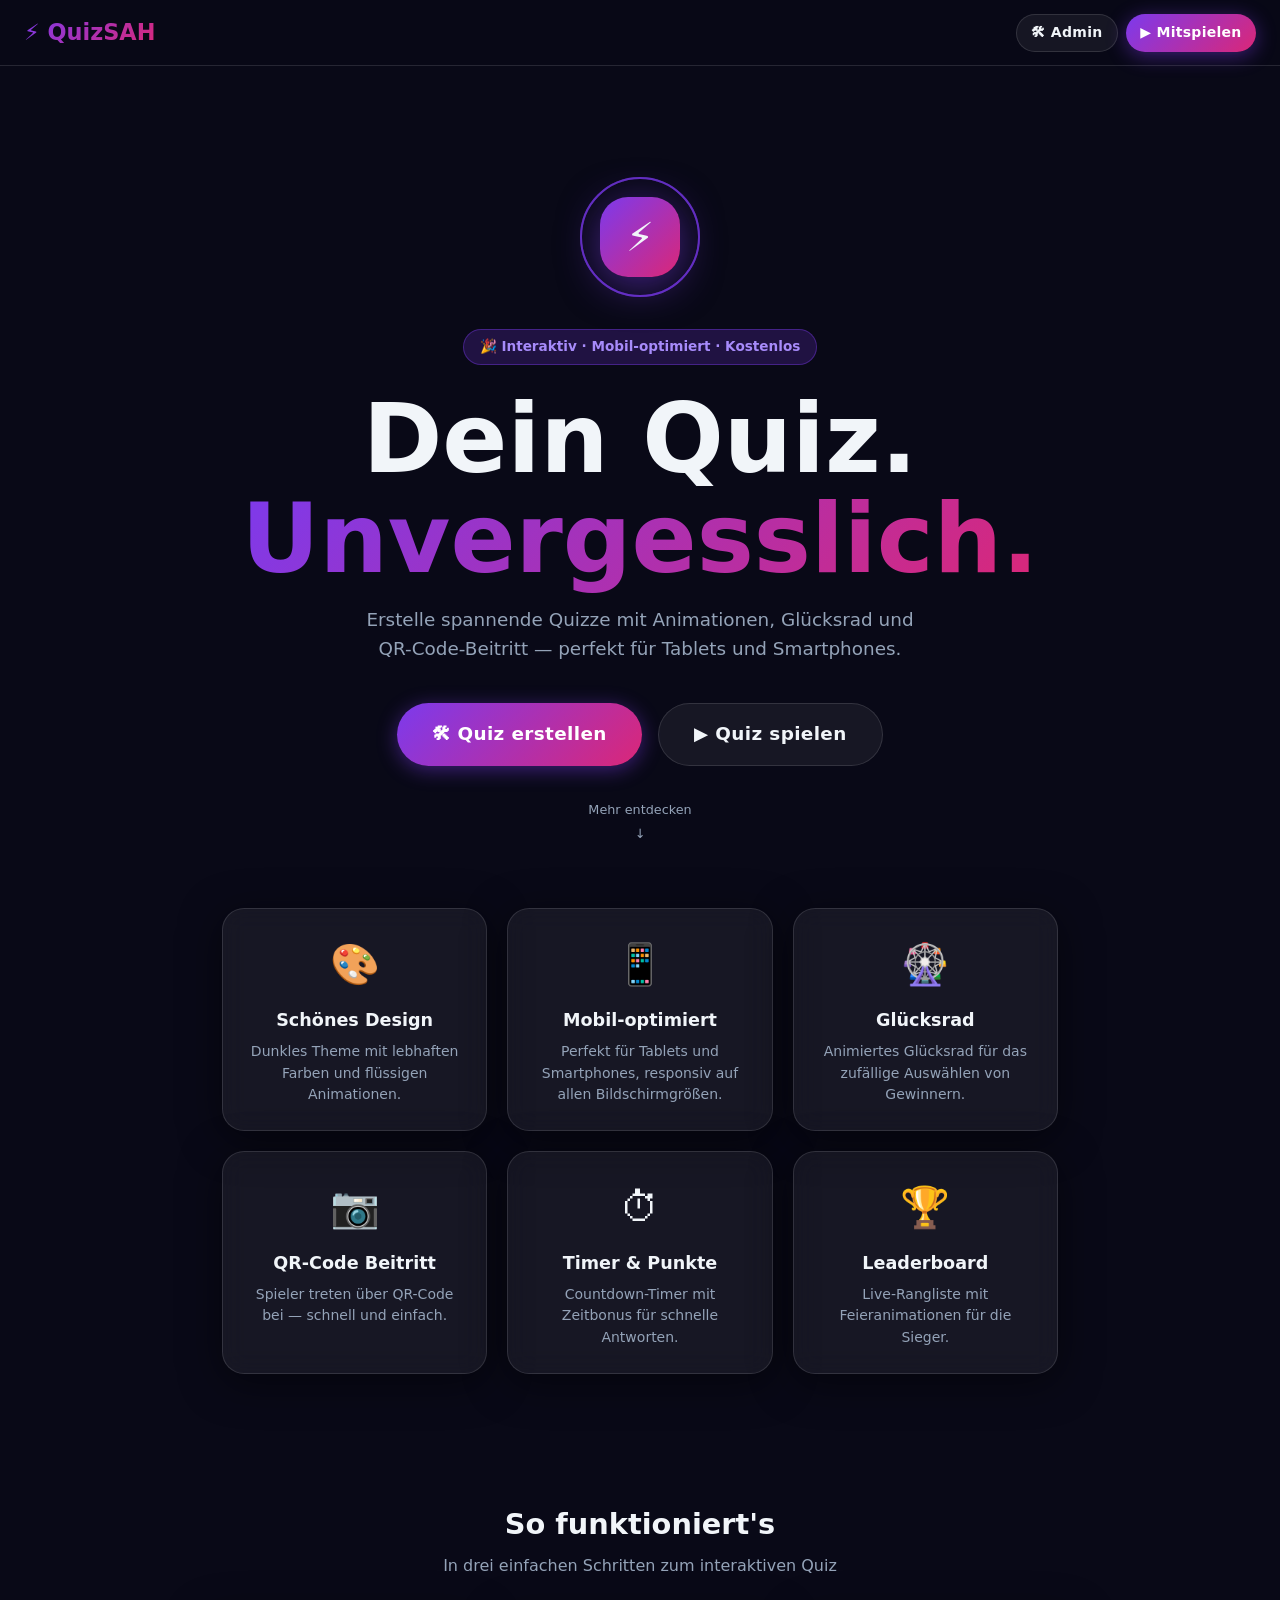
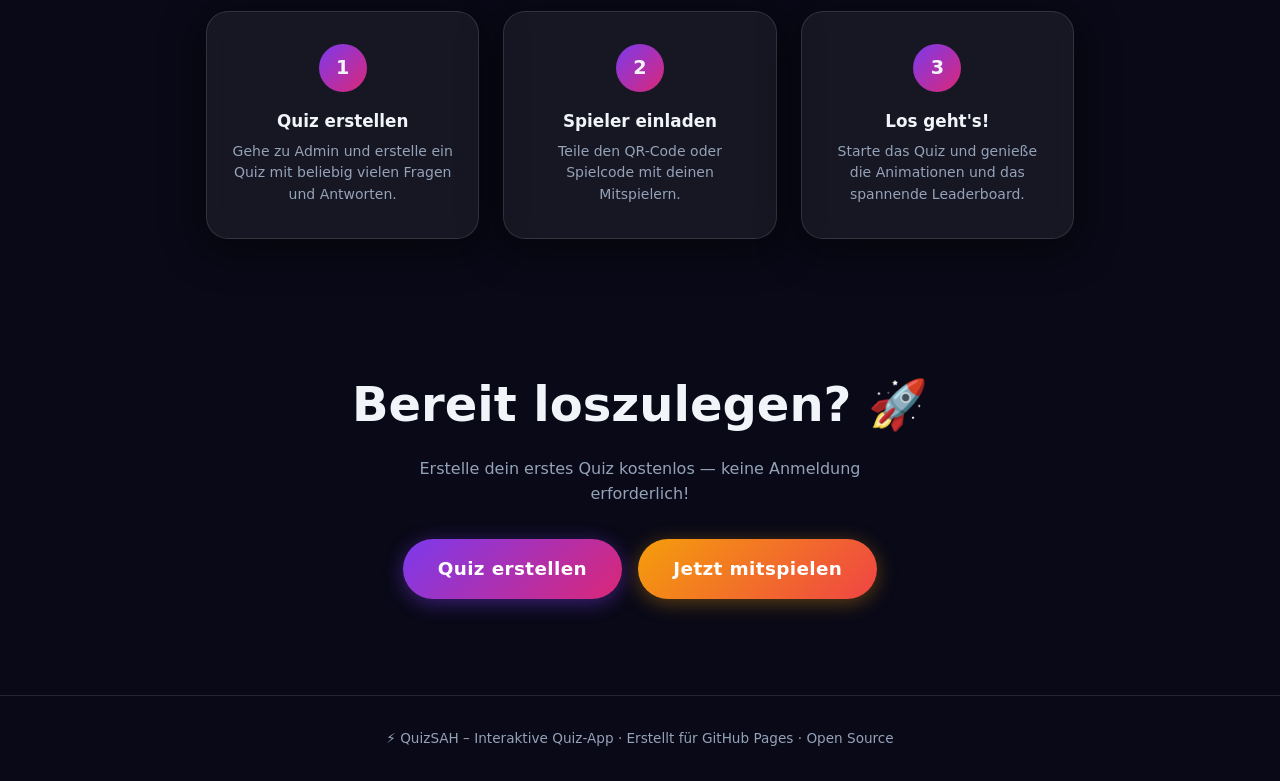
==== index.html @ fbf77170 "feat: complete QuizSAH web app - admin, player, lucky wheel, QR code Agent-Logs-Url: https://github." ====
<!DOCTYPE html>
<html lang="de">
<head>
  <meta charset="UTF-8" />
  <meta name="viewport" content="width=device-width, initial-scale=1.0" />
  <title>QuizSAH – Interaktives Quiz</title>
  <link rel="stylesheet" href="css/style.css" />
  <style>
    .pulse-ring {
      position: absolute;
      border-radius: 50%;
      animation: ringOut 2s ease-out infinite;
      border: 2px solid rgba(124,58,237,.4);
    }
    @keyframes ringOut {
      0%   { transform: scale(1); opacity: .6; }
      100% { transform: scale(2.5); opacity: 0; }
    }
    .hero-visual {
      position: relative;
      width: 120px; height: 120px;
      display: flex; align-items: center; justify-content: center;
      margin: 0 auto 2rem;
    }
    .hero-visual .pulse-ring:nth-child(1) { width:100%;height:100%;animation-delay:0s; }
    .hero-visual .pulse-ring:nth-child(2) { width:100%;height:100%;animation-delay:.6s; }
    .hero-visual .pulse-ring:nth-child(3) { width:100%;height:100%;animation-delay:1.2s; }
    .hero-logo-icon {
      position: relative; z-index: 2;
      width: 80px; height: 80px;
      background: var(--grad-primary);
      border-radius: 28px;
      display: flex; align-items: center; justify-content: center;
      font-size: 2.5rem;
      box-shadow: 0 8px 40px rgba(124,58,237,.5);
    }
    .scroll-hint {
      position: absolute;
      bottom: 2rem;
      left: 50%;
      transform: translateX(-50%);
      display: flex;
      flex-direction: column;
      align-items: center;
      gap: .3rem;
      color: var(--muted);
      font-size: .8rem;
      animation: bounce 2s ease-in-out infinite;
    }
    @keyframes bounce {
      0%,100% { transform: translateX(-50%) translateY(0); }
      50%      { transform: translateX(-50%) translateY(8px); }
    }
    .how-it-works {
      padding: 4rem 1rem;
      position: relative; z-index: 1;
    }
    .steps {
      display: grid;
      grid-template-columns: repeat(auto-fit, minmax(200px, 1fr));
      gap: 1.5rem;
      margin-top: 2rem;
    }
    .step {
      text-align: center;
      padding: 2rem 1.5rem;
    }
    .step-num {
      width: 3rem; height: 3rem;
      background: var(--grad-primary);
      border-radius: 50%;
      display: flex; align-items: center; justify-content: center;
      font-weight: 900; font-size: 1.2rem;
      margin: 0 auto 1rem;
    }
    .step h3 { font-size: 1.05rem; margin-bottom: .4rem; }
    .step p  { font-size: .875rem; color: var(--muted); }
    .cta-section {
      text-align: center;
      padding: 4rem 1rem 6rem;
      position: relative; z-index: 1;
    }
    .cta-section h2 {
      font-size: clamp(1.8rem, 5vw, 3rem);
      font-weight: 900;
      margin-bottom: 1rem;
    }
    .cta-section p { color: var(--muted); margin-bottom: 2rem; max-width: 480px; margin-left:auto;margin-right:auto; }
    footer {
      border-top: 1px solid var(--glass-border);
      text-align: center;
      padding: 2rem 1rem;
      color: var(--muted);
      font-size: .85rem;
      position: relative; z-index: 1;
    }
  </style>
</head>
<body>

<!-- Starfield -->
<div class="stars-bg" id="stars"></div>

<!-- Navbar -->
<nav class="navbar">
  <span class="logo">⚡ QuizSAH</span>
  <div class="nav-links">
    <a href="admin.html" class="btn btn-ghost btn-sm">🛠 Admin</a>
    <a href="play.html"  class="btn btn-primary btn-sm">▶ Mitspielen</a>
  </div>
</nav>

<!-- Hero -->
<section class="hero-section">
  <div class="hero-visual">
    <div class="pulse-ring"></div>
    <div class="pulse-ring"></div>
    <div class="pulse-ring"></div>
    <div class="hero-logo-icon">⚡</div>
  </div>

  <div class="hero-badge">🎉 Interaktiv · Mobil-optimiert · Kostenlos</div>

  <h1 class="hero-title">
    Dein Quiz.<br><span class="accent">Unvergesslich.</span>
  </h1>

  <p class="hero-sub">
    Erstelle spannende Quizze mit Animationen, Glücksrad und QR-Code-Beitritt —
    perfekt für Tablets und Smartphones.
  </p>

  <div class="hero-cta">
    <a href="admin.html" class="btn btn-primary btn-lg">🛠 Quiz erstellen</a>
    <a href="play.html"  class="btn btn-ghost btn-lg">▶ Quiz spielen</a>
  </div>

  <div class="scroll-hint">
    <span>Mehr entdecken</span>
    <span>↓</span>
  </div>
</section>

<!-- Features -->
<section class="container">
  <div class="features-grid">
    <div class="card feature-card">
      <span class="feature-icon">🎨</span>
      <h3>Schönes Design</h3>
      <p>Dunkles Theme mit lebhaften Farben und flüssigen Animationen.</p>
    </div>
    <div class="card feature-card">
      <span class="feature-icon">📱</span>
      <h3>Mobil-optimiert</h3>
      <p>Perfekt für Tablets und Smartphones, responsiv auf allen Bildschirmgrößen.</p>
    </div>
    <div class="card feature-card">
      <span class="feature-icon">🎡</span>
      <h3>Glücksrad</h3>
      <p>Animiertes Glücksrad für das zufällige Auswählen von Gewinnern.</p>
    </div>
    <div class="card feature-card">
      <span class="feature-icon">📷</span>
      <h3>QR-Code Beitritt</h3>
      <p>Spieler treten über QR-Code bei — schnell und einfach.</p>
    </div>
    <div class="card feature-card">
      <span class="feature-icon">⏱</span>
      <h3>Timer & Punkte</h3>
      <p>Countdown-Timer mit Zeitbonus für schnelle Antworten.</p>
    </div>
    <div class="card feature-card">
      <span class="feature-icon">🏆</span>
      <h3>Leaderboard</h3>
      <p>Live-Rangliste mit Feieranimationen für die Sieger.</p>
    </div>
  </div>
</section>

<!-- How it works -->
<section class="how-it-works container">
  <h2 class="text-center" style="font-size:1.8rem;font-weight:900;margin-bottom:.5rem">So funktioniert's</h2>
  <p class="text-center text-muted">In drei einfachen Schritten zum interaktiven Quiz</p>
  <div class="steps">
    <div class="card step">
      <div class="step-num">1</div>
      <h3>Quiz erstellen</h3>
      <p>Gehe zu Admin und erstelle ein Quiz mit beliebig vielen Fragen und Antworten.</p>
    </div>
    <div class="card step">
      <div class="step-num">2</div>
      <h3>Spieler einladen</h3>
      <p>Teile den QR-Code oder Spielcode mit deinen Mitspielern.</p>
    </div>
    <div class="card step">
      <div class="step-num">3</div>
      <h3>Los geht's!</h3>
      <p>Starte das Quiz und genieße die Animationen und das spannende Leaderboard.</p>
    </div>
  </div>
</section>

<!-- CTA -->
<section class="cta-section">
  <h2>Bereit loszulegen? 🚀</h2>
  <p>Erstelle dein erstes Quiz kostenlos — keine Anmeldung erforderlich!</p>
  <div class="flex gap-2 justify-center wrap">
    <a href="admin.html" class="btn btn-primary btn-lg">Quiz erstellen</a>
    <a href="play.html"  class="btn btn-secondary btn-lg">Jetzt mitspielen</a>
  </div>
</section>

<footer>
  <p>⚡ QuizSAH – Interaktive Quiz-App · Erstellt für GitHub Pages · Open Source</p>
</footer>

<!-- Scripts -->
<script src="js/common.js"></script>
<script>
  document.addEventListener('DOMContentLoaded', () => initStars('stars'));
</script>
</body>
</html>
---- css/style.css ----
/* ============================================================
   QuizSAH – Global Styles
   Dark glassmorphism theme | Mobile-first | Animations
   ============================================================ */

/* ---------- Design Tokens ---------- */
:root {
  --bg:            #090917;
  --bg2:           #12122a;
  --glass:         rgba(255,255,255,0.06);
  --glass-hover:   rgba(255,255,255,0.10);
  --glass-border:  rgba(255,255,255,0.12);

  --purple:   #7c3aed;
  --purple-l: #a78bfa;
  --pink:     #db2777;
  --amber:    #f59e0b;
  --teal:     #0d9488;
  --green:    #22c55e;
  --red:      #ef4444;

  --text:     #f1f5f9;
  --muted:    #94a3b8;

  --r:  14px;
  --rl: 22px;
  --sh: 0 8px 40px rgba(0,0,0,.5);

  --grad-primary:   linear-gradient(135deg, #7c3aed, #db2777);
  --grad-secondary: linear-gradient(135deg, #f59e0b, #ef4444);
  --grad-success:   linear-gradient(135deg, #0d9488, #22c55e);
  --grad-neutral:   linear-gradient(135deg, #334155, #1e293b);

  --ease: cubic-bezier(.4,0,.2,1);
}

/* ---------- Reset & Base ---------- */
*, *::before, *::after { box-sizing: border-box; margin: 0; padding: 0; }
html { scroll-behavior: smooth; font-size: 16px; }
body {
  font-family: 'Segoe UI', system-ui, -apple-system, sans-serif;
  background: var(--bg);
  color: var(--text);
  min-height: 100vh;
  overflow-x: hidden;
  line-height: 1.55;
}
a { color: inherit; text-decoration: none; }
button { cursor: pointer; font-family: inherit; }
input, textarea, select {
  font-family: inherit;
  background: var(--glass);
  border: 1px solid var(--glass-border);
  color: var(--text);
  border-radius: var(--r);
  padding: .65rem 1rem;
  width: 100%;
  font-size: 1rem;
  outline: none;
  transition: border-color .25s var(--ease), box-shadow .25s var(--ease);
}
input:focus, textarea:focus, select:focus {
  border-color: var(--purple-l);
  box-shadow: 0 0 0 3px rgba(124,58,237,.25);
}
select option { background: var(--bg2); }

/* ---------- Animated Starfield Background ---------- */
.stars-bg {
  position: fixed;
  inset: 0;
  pointer-events: none;
  z-index: 0;
  overflow: hidden;
}
.stars-bg span {
  position: absolute;
  border-radius: 50%;
  background: #fff;
  opacity: 0;
  animation: twinkle linear infinite;
}
@keyframes twinkle {
  0%,100% { opacity: 0; transform: scale(.5); }
  50%      { opacity: .8; transform: scale(1.2); }
}

/* ---------- Layout Helpers ---------- */
.container { max-width: 900px; margin: 0 auto; padding: 0 1rem; }
.sr-only   { position: absolute; width: 1px; height: 1px; overflow: hidden; clip: rect(0,0,0,0); }
.flex      { display: flex; }
.flex-col  { flex-direction: column; }
.gap-1     { gap: .5rem; }
.gap-2     { gap: 1rem; }
.gap-3     { gap: 1.5rem; }
.items-center  { align-items: center; }
.justify-center{ justify-content: center; }
.justify-between{ justify-content: space-between; }
.wrap      { flex-wrap: wrap; }
.mt-1      { margin-top: .5rem; }
.mt-2      { margin-top: 1rem; }
.mt-3      { margin-top: 1.5rem; }
.mb-2      { margin-bottom: 1rem; }
.text-center { text-align: center; }
.text-muted  { color: var(--muted); }
.text-sm     { font-size: .875rem; }
.w-full      { width: 100%; }
.hidden      { display: none !important; }

/* ---------- Glass Card ---------- */
.card {
  background: var(--glass);
  border: 1px solid var(--glass-border);
  border-radius: var(--rl);
  padding: 1.5rem;
  backdrop-filter: blur(12px);
  box-shadow: var(--sh);
  position: relative;
  z-index: 1;
}
.card:hover { background: var(--glass-hover); }

/* ---------- Buttons ---------- */
.btn {
  display: inline-flex;
  align-items: center;
  justify-content: center;
  gap: .45rem;
  padding: .7rem 1.4rem;
  border-radius: 100px;
  border: none;
  font-size: 1rem;
  font-weight: 600;
  letter-spacing: .02em;
  transition: transform .2s var(--ease), box-shadow .2s var(--ease), opacity .2s;
  white-space: nowrap;
}
.btn:active { transform: scale(.96); }
.btn:disabled { opacity: .45; pointer-events: none; }

.btn-primary  { background: var(--grad-primary); color: #fff; box-shadow: 0 4px 20px rgba(124,58,237,.45); }
.btn-primary:hover  { box-shadow: 0 6px 30px rgba(124,58,237,.65); transform: translateY(-2px); }
.btn-secondary{ background: var(--grad-secondary); color: #fff; box-shadow: 0 4px 20px rgba(245,158,11,.35); }
.btn-secondary:hover{ box-shadow: 0 6px 30px rgba(245,158,11,.55); transform: translateY(-2px); }
.btn-success  { background: var(--grad-success); color: #fff; box-shadow: 0 4px 20px rgba(13,148,136,.35); }
.btn-success:hover  { box-shadow: 0 6px 30px rgba(13,148,136,.55); transform: translateY(-2px); }
.btn-danger   { background: linear-gradient(135deg,#ef4444,#b91c1c); color: #fff; }
.btn-ghost    { background: var(--glass); border: 1px solid var(--glass-border); color: var(--text); }
.btn-ghost:hover { background: var(--glass-hover); }
.btn-sm       { padding: .45rem .9rem; font-size: .875rem; }
.btn-lg       { padding: 1rem 2.2rem; font-size: 1.15rem; }
.btn-icon     { width: 2.4rem; height: 2.4rem; padding: 0; border-radius: 50%; }

/* ---------- Badge ---------- */
.badge {
  display: inline-block;
  padding: .2rem .7rem;
  border-radius: 100px;
  font-size: .75rem;
  font-weight: 700;
  letter-spacing: .05em;
}
.badge-purple { background: rgba(124,58,237,.25); color: var(--purple-l); }
.badge-green  { background: rgba(34,197,94,.2); color: var(--green); }
.badge-red    { background: rgba(239,68,68,.2); color: var(--red); }
.badge-amber  { background: rgba(245,158,11,.2); color: var(--amber); }

/* ---------- Nav ---------- */
.navbar {
  position: sticky;
  top: 0;
  z-index: 100;
  background: rgba(9,9,23,.85);
  backdrop-filter: blur(18px);
  border-bottom: 1px solid var(--glass-border);
  padding: .85rem 1.5rem;
  display: flex;
  align-items: center;
  justify-content: space-between;
}
.navbar .logo {
  font-size: 1.4rem;
  font-weight: 800;
  background: var(--grad-primary);
  -webkit-background-clip: text;
  -webkit-text-fill-color: transparent;
  background-clip: text;
}
.nav-links { display: flex; gap: .5rem; }

/* ---------- Page Header ---------- */
.page-hero {
  text-align: center;
  padding: 4rem 1rem 2rem;
  position: relative;
  z-index: 1;
}
.page-hero h1 {
  font-size: clamp(2rem, 6vw, 3.5rem);
  font-weight: 900;
  line-height: 1.1;
  background: var(--grad-primary);
  -webkit-background-clip: text;
  -webkit-text-fill-color: transparent;
  background-clip: text;
  margin-bottom: .75rem;
}
.page-hero p { color: var(--muted); font-size: 1.1rem; max-width: 520px; margin: 0 auto; }

/* ---------- Section Title ---------- */
.section-title {
  font-size: 1.1rem;
  font-weight: 700;
  color: var(--purple-l);
  text-transform: uppercase;
  letter-spacing: .08em;
  margin-bottom: 1rem;
}

/* ---------- Form Groups ---------- */
.form-group { display: flex; flex-direction: column; gap: .4rem; margin-bottom: 1rem; }
.form-label { font-size: .875rem; font-weight: 600; color: var(--muted); }
.form-hint  { font-size: .75rem; color: var(--muted); }

/* ---------- Divider ---------- */
.divider { height: 1px; background: var(--glass-border); margin: 1.5rem 0; }

/* ---------- Answer Option ---------- */
.answer-option {
  display: flex;
  align-items: center;
  gap: .75rem;
  padding: .9rem 1.1rem;
  border-radius: var(--r);
  border: 2px solid var(--glass-border);
  background: var(--glass);
  transition: border-color .2s, background .2s, transform .15s;
  cursor: pointer;
}
.answer-option:hover { border-color: var(--purple-l); background: var(--glass-hover); }
.answer-option.selected { border-color: var(--purple); background: rgba(124,58,237,.15); }
.answer-option.correct  {
  border-color: var(--green) !important;
  background: rgba(34,197,94,.15) !important;
  animation: correctPulse .5s ease;
}
.answer-option.wrong    {
  border-color: var(--red) !important;
  background: rgba(239,68,68,.15) !important;
  animation: wrongShake .5s ease;
}
.answer-option.reveal-correct { border-color: var(--green); background: rgba(34,197,94,.12); }
.answer-option .answer-letter {
  width: 2rem; height: 2rem;
  border-radius: 50%;
  display: flex; align-items: center; justify-content: center;
  font-weight: 700; font-size: .9rem;
  background: var(--glass-border);
  flex-shrink: 0;
}
.answer-option.correct .answer-letter, .answer-option.reveal-correct .answer-letter {
  background: var(--green); color: #fff;
}
.answer-option.wrong .answer-letter { background: var(--red); color: #fff; }

@keyframes correctPulse {
  0%   { transform: scale(1); }
  40%  { transform: scale(1.05); }
  100% { transform: scale(1); }
}
@keyframes wrongShake {
  0%,100% { transform: translateX(0); }
  20%  { transform: translateX(-8px); }
  60%  { transform: translateX(8px); }
}

/* ---------- Timer Ring ---------- */
.timer-ring { display: flex; align-items: center; justify-content: center; position: relative; }
.timer-ring svg { transform: rotate(-90deg); }
.timer-ring .timer-text {
  position: absolute;
  font-size: 1.6rem;
  font-weight: 900;
  color: var(--text);
}

/* ---------- Score Pill ---------- */
.score-pill {
  display: inline-flex;
  align-items: center;
  gap: .4rem;
  padding: .4rem 1rem;
  background: rgba(124,58,237,.2);
  border: 1px solid rgba(124,58,237,.4);
  border-radius: 100px;
  font-weight: 700;
  font-size: 1.05rem;
}

/* ---------- Leaderboard ---------- */
.leaderboard { display: flex; flex-direction: column; gap: .6rem; }
.lb-row {
  display: flex;
  align-items: center;
  gap: 1rem;
  padding: .75rem 1.1rem;
  border-radius: var(--r);
  background: var(--glass);
  border: 1px solid var(--glass-border);
  animation: slideIn .4s var(--ease) backwards;
}
.lb-row:nth-child(1) { border-color: rgba(245,158,11,.5); background: rgba(245,158,11,.08); }
.lb-row:nth-child(2) { border-color: rgba(156,163,175,.4); background: rgba(156,163,175,.06); }
.lb-row:nth-child(3) { border-color: rgba(180,83,9,.4);  background: rgba(180,83,9,.06); }
.lb-rank { font-size: 1.3rem; width: 2rem; text-align: center; }
.lb-name { flex: 1; font-weight: 700; }
.lb-score { font-weight: 800; color: var(--amber); font-size: 1.1rem; }

@keyframes slideIn {
  from { opacity: 0; transform: translateX(-20px); }
  to   { opacity: 1; transform: translateX(0); }
}

/* ---------- QR Code container ---------- */
.qr-container {
  display: flex;
  flex-direction: column;
  align-items: center;
  gap: 1rem;
}
.qr-container canvas, .qr-container img { border-radius: var(--r); background: #fff; padding: 10px; }

/* ---------- Game Code Display ---------- */
.game-code-display {
  font-size: 3rem;
  font-weight: 900;
  letter-spacing: .25em;
  background: var(--grad-primary);
  -webkit-background-clip: text;
  -webkit-text-fill-color: transparent;
  background-clip: text;
  text-align: center;
}
.game-code-label {
  font-size: .8rem;
  text-transform: uppercase;
  letter-spacing: .12em;
  color: var(--muted);
  text-align: center;
  margin-top: .25rem;
}

/* ---------- Progress Bar ---------- */
.progress-bar {
  height: 6px;
  border-radius: 100px;
  background: var(--glass-border);
  overflow: hidden;
}
.progress-bar-fill {
  height: 100%;
  border-radius: 100px;
  background: var(--grad-primary);
  transition: width .5s var(--ease);
}

/* ---------- Wheel Overlay ---------- */
#wheel-overlay {
  position: fixed;
  inset: 0;
  background: rgba(9,9,23,.92);
  backdrop-filter: blur(10px);
  z-index: 200;
  display: flex;
  flex-direction: column;
  align-items: center;
  justify-content: center;
  gap: 1.5rem;
  padding: 1rem;
}
#wheel-overlay h2 {
  font-size: 2rem;
  font-weight: 900;
  background: var(--grad-secondary);
  -webkit-background-clip: text;
  -webkit-text-fill-color: transparent;
  background-clip: text;
}
#wheel-canvas {
  max-width: min(90vw, 500px);
  max-height: min(90vw, 500px);
  width: 100%;
  height: auto;
}
#wheel-winner {
  font-size: 2.5rem;
  font-weight: 900;
  animation: winnerPop .6s var(--ease);
  text-align: center;
}
@keyframes winnerPop {
  from { opacity: 0; transform: scale(.4) rotate(-10deg); }
  to   { opacity: 1; transform: scale(1) rotate(0); }
}

/* ---------- Modal ---------- */
.modal-backdrop {
  position: fixed;
  inset: 0;
  background: rgba(0,0,0,.65);
  backdrop-filter: blur(6px);
  z-index: 150;
  display: flex;
  align-items: center;
  justify-content: center;
  padding: 1rem;
}
.modal {
  background: var(--bg2);
  border: 1px solid var(--glass-border);
  border-radius: var(--rl);
  padding: 2rem;
  width: 100%;
  max-width: 480px;
  max-height: 90vh;
  overflow-y: auto;
  box-shadow: var(--sh);
  animation: modalIn .3s var(--ease);
}
@keyframes modalIn {
  from { opacity: 0; transform: scale(.9) translateY(20px); }
  to   { opacity: 1; transform: scale(1) translateY(0); }
}
.modal-title {
  font-size: 1.35rem;
  font-weight: 800;
  margin-bottom: 1rem;
}

/* ---------- Toast ---------- */
#toast-container {
  position: fixed;
  bottom: 1.5rem;
  right: 1.5rem;
  z-index: 999;
  display: flex;
  flex-direction: column;
  gap: .6rem;
  pointer-events: none;
}
.toast {
  padding: .75rem 1.25rem;
  border-radius: var(--r);
  background: var(--bg2);
  border: 1px solid var(--glass-border);
  color: var(--text);
  box-shadow: var(--sh);
  animation: toastIn .35s var(--ease), toastOut .35s var(--ease) 2.6s forwards;
  font-weight: 600;
}
.toast.success { border-color: var(--green); }
.toast.error   { border-color: var(--red); }
@keyframes toastIn   { from { opacity:0; transform: translateX(40px); } to { opacity:1; transform: none; } }
@keyframes toastOut  { to   { opacity:0; transform: translateX(40px); } }

/* ---------- Landing Page ---------- */
.hero-section {
  min-height: 90vh;
  display: flex;
  flex-direction: column;
  align-items: center;
  justify-content: center;
  text-align: center;
  padding: 2rem 1rem;
  position: relative;
  z-index: 1;
}
.hero-badge {
  display: inline-flex;
  align-items: center;
  gap: .4rem;
  padding: .4rem 1rem;
  border-radius: 100px;
  background: rgba(124,58,237,.2);
  border: 1px solid rgba(124,58,237,.4);
  color: var(--purple-l);
  font-size: .85rem;
  font-weight: 700;
  margin-bottom: 1.5rem;
  animation: fadeInDown .6s var(--ease);
}
.hero-title {
  font-size: clamp(2.8rem, 9vw, 6rem);
  font-weight: 900;
  line-height: 1.05;
  margin-bottom: 1rem;
  animation: fadeInUp .7s var(--ease);
}
.hero-title .accent {
  background: var(--grad-primary);
  -webkit-background-clip: text;
  -webkit-text-fill-color: transparent;
  background-clip: text;
}
.hero-sub {
  color: var(--muted);
  font-size: 1.15rem;
  max-width: 560px;
  margin: 0 auto 2.5rem;
  animation: fadeInUp .8s var(--ease);
}
.hero-cta {
  display: flex;
  gap: 1rem;
  flex-wrap: wrap;
  justify-content: center;
  animation: fadeInUp .9s var(--ease);
}
@keyframes fadeInDown { from { opacity:0; transform:translateY(-20px); } to { opacity:1; transform:none; } }
@keyframes fadeInUp   { from { opacity:0; transform:translateY(20px);  } to { opacity:1; transform:none; } }

.features-grid {
  display: grid;
  grid-template-columns: repeat(auto-fit, minmax(200px, 1fr));
  gap: 1.25rem;
  padding: 2rem 1rem 4rem;
  position: relative;
  z-index: 1;
}
.feature-card {
  padding: 1.5rem;
  text-align: center;
}
.feature-icon {
  font-size: 2.5rem;
  margin-bottom: .75rem;
  display: block;
}
.feature-card h3 { font-size: 1.1rem; font-weight: 700; margin-bottom: .4rem; }
.feature-card p  { font-size: .875rem; color: var(--muted); }

/* ---------- Admin Page Specific ---------- */
.quiz-list { display: flex; flex-direction: column; gap: .75rem; }
.quiz-item {
  display: flex;
  align-items: center;
  justify-content: space-between;
  gap: 1rem;
  padding: 1rem 1.25rem;
  border-radius: var(--r);
  background: var(--glass);
  border: 1px solid var(--glass-border);
  transition: background .2s, border-color .2s;
  cursor: pointer;
  flex-wrap: wrap;
}
.quiz-item:hover { background: var(--glass-hover); border-color: var(--purple); }
.quiz-item-title { font-weight: 700; flex: 1; min-width: 0; }
.quiz-item-meta  { font-size: .8rem; color: var(--muted); }
.quiz-item-actions{ display: flex; gap: .5rem; }

/* ---------- Question Editor ---------- */
.question-list { display: flex; flex-direction: column; gap: 1rem; }
.question-card {
  background: var(--glass);
  border: 1px solid var(--glass-border);
  border-radius: var(--r);
  padding: 1.25rem;
}
.question-header {
  display: flex;
  justify-content: space-between;
  align-items: flex-start;
  gap: .5rem;
  margin-bottom: 1rem;
}
.question-num {
  width: 2rem; height: 2rem;
  border-radius: 50%;
  background: var(--grad-primary);
  display: flex; align-items: center; justify-content: center;
  font-weight: 800;
  font-size: .85rem;
  flex-shrink: 0;
}
.answers-grid {
  display: grid;
  grid-template-columns: 1fr 1fr;
  gap: .6rem;
}
@media (max-width: 500px) { .answers-grid { grid-template-columns: 1fr; } }

/* ---------- Play Page Specific ---------- */
#play-root { min-height: 100vh; display: flex; flex-direction: column; }

.join-screen {
  flex: 1;
  display: flex;
  flex-direction: column;
  align-items: center;
  justify-content: center;
  padding: 2rem 1rem;
  gap: 1.5rem;
  position: relative;
  z-index: 1;
}
.join-card {
  width: 100%;
  max-width: 380px;
}
.join-logo {
  font-size: 3rem;
  font-weight: 900;
  background: var(--grad-primary);
  -webkit-background-clip: text;
  -webkit-text-fill-color: transparent;
  background-clip: text;
  text-align: center;
}

.waiting-screen {
  flex: 1;
  display: flex;
  flex-direction: column;
  align-items: center;
  justify-content: center;
  gap: 2rem;
  padding: 2rem 1rem;
  position: relative;
  z-index: 1;
  text-align: center;
}
.waiting-pulse {
  width: 100px; height: 100px;
  border-radius: 50%;
  background: var(--grad-primary);
  display: flex; align-items: center; justify-content: center;
  font-size: 3rem;
  animation: pulse 2s ease-in-out infinite;
}
@keyframes pulse {
  0%,100% { transform: scale(1); box-shadow: 0 0 0 0 rgba(124,58,237,.5); }
  50%      { transform: scale(1.08); box-shadow: 0 0 0 20px rgba(124,58,237,0); }
}

.question-screen {
  flex: 1;
  display: flex;
  flex-direction: column;
  padding: 1rem;
  gap: 1rem;
  position: relative;
  z-index: 1;
}
.question-header-bar {
  display: flex;
  align-items: center;
  justify-content: space-between;
  gap: 1rem;
  flex-wrap: wrap;
}
.question-text {
  font-size: clamp(1.1rem, 3.5vw, 1.5rem);
  font-weight: 700;
  text-align: center;
  padding: 1rem;
}
.answers-list {
  display: grid;
  grid-template-columns: 1fr 1fr;
  gap: .75rem;
  flex: 1;
}
@media (max-width: 480px) { .answers-list { grid-template-columns: 1fr; } }

.result-screen {
  flex: 1;
  display: flex;
  flex-direction: column;
  align-items: center;
  justify-content: center;
  gap: 2rem;
  padding: 2rem 1rem;
  position: relative;
  z-index: 1;
  text-align: center;
}
.result-icon { font-size: 5rem; animation: resultBounce .8s var(--ease); }
@keyframes resultBounce {
  0%   { transform: scale(0) rotate(-20deg); opacity: 0; }
  60%  { transform: scale(1.2) rotate(5deg); }
  100% { transform: scale(1) rotate(0); opacity: 1; }
}

/* ---------- Host View ---------- */
.host-view { display: flex; flex-direction: column; gap: 1.5rem; padding: 1rem; }
.host-stats {
  display: grid;
  grid-template-columns: repeat(auto-fit, minmax(140px, 1fr));
  gap: 1rem;
}
.stat-card {
  background: var(--glass);
  border: 1px solid var(--glass-border);
  border-radius: var(--r);
  padding: 1rem;
  text-align: center;
}
.stat-card .stat-val { font-size: 2rem; font-weight: 900; }
.stat-card .stat-lbl { font-size: .75rem; color: var(--muted); text-transform: uppercase; letter-spacing: .06em; }

.players-grid {
  display: flex;
  flex-wrap: wrap;
  gap: .5rem;
}
.player-chip {
  padding: .35rem .85rem;
  border-radius: 100px;
  background: var(--glass);
  border: 1px solid var(--glass-border);
  font-size: .85rem;
  font-weight: 600;
  transition: background .2s, border-color .2s;
}
.player-chip.answered { background: rgba(34,197,94,.15); border-color: var(--green); }

/* ---------- Responsive ---------- */
@media (max-width: 600px) {
  .card { padding: 1rem; }
  .modal { padding: 1.25rem; }
  .answers-grid { grid-template-columns: 1fr; }
}
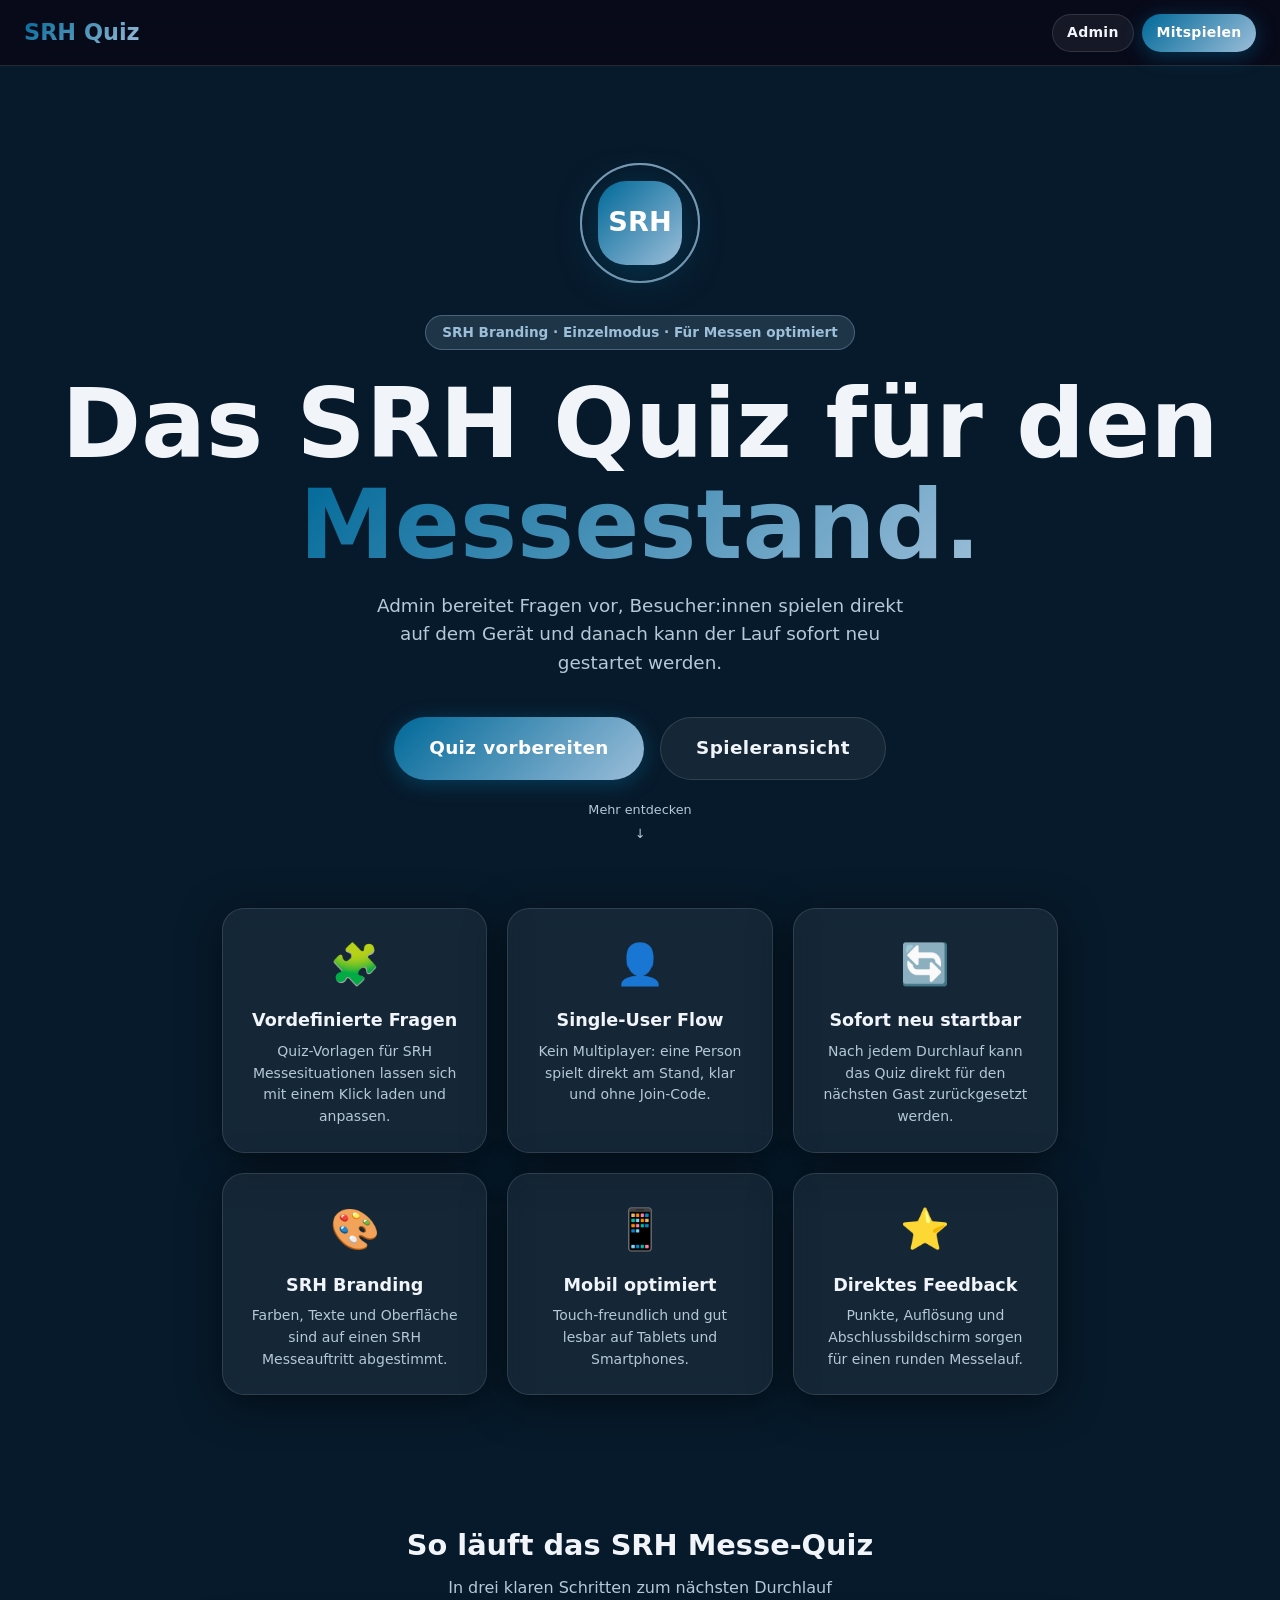
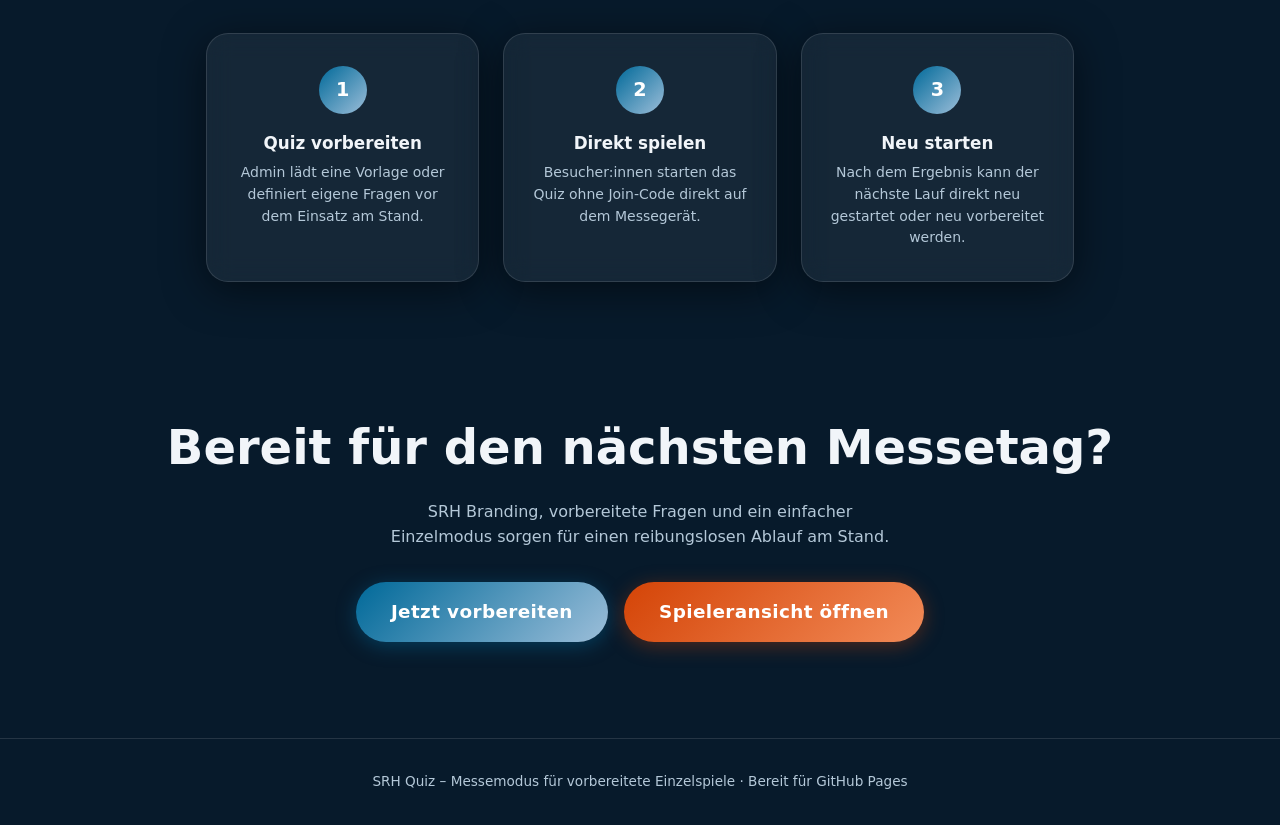
==== commit fb3966d0: "feat: switch app to SRH single-user quiz mode Agent-Logs-Url: https://github.com/Zeroks77/QuizSAHDem" ====
--- a/index.html
+++ b/index.html
@@ -3,14 +3,14 @@
 <head>
   <meta charset="UTF-8" />
   <meta name="viewport" content="width=device-width, initial-scale=1.0" />
-  <title>QuizSAH – Interaktives Quiz</title>
+  <title>SRH Quiz – Messemodus</title>
   <link rel="stylesheet" href="css/style.css" />
   <style>
     .pulse-ring {
       position: absolute;
       border-radius: 50%;
       animation: ringOut 2s ease-out infinite;
-      border: 2px solid rgba(124,58,237,.4);
+      border: 2px solid rgba(156,190,217,.4);
     }
     @keyframes ringOut {
       0%   { transform: scale(1); opacity: .6; }
@@ -27,12 +27,14 @@
     .hero-visual .pulse-ring:nth-child(3) { width:100%;height:100%;animation-delay:1.2s; }
     .hero-logo-icon {
       position: relative; z-index: 2;
-      width: 80px; height: 80px;
+      width: 84px; height: 84px;
       background: var(--grad-primary);
       border-radius: 28px;
       display: flex; align-items: center; justify-content: center;
-      font-size: 2.5rem;
-      box-shadow: 0 8px 40px rgba(124,58,237,.5);
+      font-size: 1.7rem;
+      font-weight: 900;
+      color: #fff;
+      box-shadow: 0 8px 40px rgba(0,105,153,.35);
     }
     .scroll-hint {
       position: absolute;
@@ -51,20 +53,9 @@
       0%,100% { transform: translateX(-50%) translateY(0); }
       50%      { transform: translateX(-50%) translateY(8px); }
     }
-    .how-it-works {
-      padding: 4rem 1rem;
-      position: relative; z-index: 1;
-    }
-    .steps {
-      display: grid;
-      grid-template-columns: repeat(auto-fit, minmax(200px, 1fr));
-      gap: 1.5rem;
-      margin-top: 2rem;
-    }
-    .step {
-      text-align: center;
-      padding: 2rem 1.5rem;
-    }
+    .how-it-works { padding: 4rem 1rem; position: relative; z-index: 1; }
+    .steps { display: grid; grid-template-columns: repeat(auto-fit, minmax(220px, 1fr)); gap: 1.5rem; margin-top: 2rem; }
+    .step { text-align: center; padding: 2rem 1.5rem; }
     .step-num {
       width: 3rem; height: 3rem;
       background: var(--grad-primary);
@@ -72,20 +63,13 @@
       display: flex; align-items: center; justify-content: center;
       font-weight: 900; font-size: 1.2rem;
       margin: 0 auto 1rem;
+      color: #fff;
     }
     .step h3 { font-size: 1.05rem; margin-bottom: .4rem; }
     .step p  { font-size: .875rem; color: var(--muted); }
-    .cta-section {
-      text-align: center;
-      padding: 4rem 1rem 6rem;
-      position: relative; z-index: 1;
-    }
-    .cta-section h2 {
-      font-size: clamp(1.8rem, 5vw, 3rem);
-      font-weight: 900;
-      margin-bottom: 1rem;
-    }
-    .cta-section p { color: var(--muted); margin-bottom: 2rem; max-width: 480px; margin-left:auto;margin-right:auto; }
+    .cta-section { text-align: center; padding: 4rem 1rem 6rem; position: relative; z-index: 1; }
+    .cta-section h2 { font-size: clamp(1.8rem, 5vw, 3rem); font-weight: 900; margin-bottom: 1rem; }
+    .cta-section p { color: var(--muted); margin-bottom: 2rem; max-width: 520px; margin-left:auto;margin-right:auto; }
     footer {
       border-top: 1px solid var(--glass-border);
       text-align: center;
@@ -97,42 +81,37 @@
   </style>
 </head>
 <body>
-
-<!-- Starfield -->
 <div class="stars-bg" id="stars"></div>
 
-<!-- Navbar -->
 <nav class="navbar">
-  <span class="logo">⚡ QuizSAH</span>
+  <span class="logo">SRH Quiz</span>
   <div class="nav-links">
-    <a href="admin.html" class="btn btn-ghost btn-sm">🛠 Admin</a>
-    <a href="play.html"  class="btn btn-primary btn-sm">▶ Mitspielen</a>
+    <a href="admin.html" class="btn btn-ghost btn-sm">Admin</a>
+    <a href="play.html" class="btn btn-primary btn-sm">Mitspielen</a>
   </div>
 </nav>
 
-<!-- Hero -->
 <section class="hero-section">
   <div class="hero-visual">
     <div class="pulse-ring"></div>
     <div class="pulse-ring"></div>
     <div class="pulse-ring"></div>
-    <div class="hero-logo-icon">⚡</div>
+    <div class="hero-logo-icon">SRH</div>
   </div>
 
-  <div class="hero-badge">🎉 Interaktiv · Mobil-optimiert · Kostenlos</div>
+  <div class="hero-badge">SRH Branding · Einzelmodus · Für Messen optimiert</div>
 
   <h1 class="hero-title">
-    Dein Quiz.<br><span class="accent">Unvergesslich.</span>
+    Das SRH Quiz für den<br><span class="accent">Messestand.</span>
   </h1>
 
   <p class="hero-sub">
-    Erstelle spannende Quizze mit Animationen, Glücksrad und QR-Code-Beitritt —
-    perfekt für Tablets und Smartphones.
+    Admin bereitet Fragen vor, Besucher:innen spielen direkt auf dem Gerät und danach kann der Lauf sofort neu gestartet werden.
   </p>
 
   <div class="hero-cta">
-    <a href="admin.html" class="btn btn-primary btn-lg">🛠 Quiz erstellen</a>
-    <a href="play.html"  class="btn btn-ghost btn-lg">▶ Quiz spielen</a>
+    <a href="admin.html" class="btn btn-primary btn-lg">Quiz vorbereiten</a>
+    <a href="play.html" class="btn btn-ghost btn-lg">Spieleransicht</a>
   </div>
 
   <div class="scroll-hint">
@@ -141,80 +120,76 @@
   </div>
 </section>
 
-<!-- Features -->
 <section class="container">
   <div class="features-grid">
     <div class="card feature-card">
+      <span class="feature-icon">🧩</span>
+      <h3>Vordefinierte Fragen</h3>
+      <p>Quiz-Vorlagen für SRH Messesituationen lassen sich mit einem Klick laden und anpassen.</p>
+    </div>
+    <div class="card feature-card">
+      <span class="feature-icon">👤</span>
+      <h3>Single-User Flow</h3>
+      <p>Kein Multiplayer: eine Person spielt direkt am Stand, klar und ohne Join-Code.</p>
+    </div>
+    <div class="card feature-card">
+      <span class="feature-icon">🔄</span>
+      <h3>Sofort neu startbar</h3>
+      <p>Nach jedem Durchlauf kann das Quiz direkt für den nächsten Gast zurückgesetzt werden.</p>
+    </div>
+    <div class="card feature-card">
       <span class="feature-icon">🎨</span>
-      <h3>Schönes Design</h3>
-      <p>Dunkles Theme mit lebhaften Farben und flüssigen Animationen.</p>
+      <h3>SRH Branding</h3>
+      <p>Farben, Texte und Oberfläche sind auf einen SRH Messeauftritt abgestimmt.</p>
     </div>
     <div class="card feature-card">
       <span class="feature-icon">📱</span>
-      <h3>Mobil-optimiert</h3>
-      <p>Perfekt für Tablets und Smartphones, responsiv auf allen Bildschirmgrößen.</p>
+      <h3>Mobil optimiert</h3>
+      <p>Touch-freundlich und gut lesbar auf Tablets und Smartphones.</p>
     </div>
     <div class="card feature-card">
-      <span class="feature-icon">🎡</span>
-      <h3>Glücksrad</h3>
-      <p>Animiertes Glücksrad für das zufällige Auswählen von Gewinnern.</p>
-    </div>
-    <div class="card feature-card">
-      <span class="feature-icon">📷</span>
-      <h3>QR-Code Beitritt</h3>
-      <p>Spieler treten über QR-Code bei — schnell und einfach.</p>
-    </div>
-    <div class="card feature-card">
-      <span class="feature-icon">⏱</span>
-      <h3>Timer & Punkte</h3>
-      <p>Countdown-Timer mit Zeitbonus für schnelle Antworten.</p>
-    </div>
-    <div class="card feature-card">
-      <span class="feature-icon">🏆</span>
-      <h3>Leaderboard</h3>
-      <p>Live-Rangliste mit Feieranimationen für die Sieger.</p>
+      <span class="feature-icon">⭐</span>
+      <h3>Direktes Feedback</h3>
+      <p>Punkte, Auflösung und Abschlussbildschirm sorgen für einen runden Messelauf.</p>
     </div>
   </div>
 </section>
 
-<!-- How it works -->
 <section class="how-it-works container">
-  <h2 class="text-center" style="font-size:1.8rem;font-weight:900;margin-bottom:.5rem">So funktioniert's</h2>
-  <p class="text-center text-muted">In drei einfachen Schritten zum interaktiven Quiz</p>
+  <h2 class="text-center" style="font-size:1.8rem;font-weight:900;margin-bottom:.5rem">So läuft das SRH Messe-Quiz</h2>
+  <p class="text-center text-muted">In drei klaren Schritten zum nächsten Durchlauf</p>
   <div class="steps">
     <div class="card step">
       <div class="step-num">1</div>
-      <h3>Quiz erstellen</h3>
-      <p>Gehe zu Admin und erstelle ein Quiz mit beliebig vielen Fragen und Antworten.</p>
+      <h3>Quiz vorbereiten</h3>
+      <p>Admin lädt eine Vorlage oder definiert eigene Fragen vor dem Einsatz am Stand.</p>
     </div>
     <div class="card step">
       <div class="step-num">2</div>
-      <h3>Spieler einladen</h3>
-      <p>Teile den QR-Code oder Spielcode mit deinen Mitspielern.</p>
+      <h3>Direkt spielen</h3>
+      <p>Besucher:innen starten das Quiz ohne Join-Code direkt auf dem Messegerät.</p>
     </div>
     <div class="card step">
       <div class="step-num">3</div>
-      <h3>Los geht's!</h3>
-      <p>Starte das Quiz und genieße die Animationen und das spannende Leaderboard.</p>
+      <h3>Neu starten</h3>
+      <p>Nach dem Ergebnis kann der nächste Lauf direkt neu gestartet oder neu vorbereitet werden.</p>
     </div>
   </div>
 </section>
 
-<!-- CTA -->
 <section class="cta-section">
-  <h2>Bereit loszulegen? 🚀</h2>
-  <p>Erstelle dein erstes Quiz kostenlos — keine Anmeldung erforderlich!</p>
+  <h2>Bereit für den nächsten Messetag?</h2>
+  <p>SRH Branding, vorbereitete Fragen und ein einfacher Einzelmodus sorgen für einen reibungslosen Ablauf am Stand.</p>
   <div class="flex gap-2 justify-center wrap">
-    <a href="admin.html" class="btn btn-primary btn-lg">Quiz erstellen</a>
-    <a href="play.html"  class="btn btn-secondary btn-lg">Jetzt mitspielen</a>
+    <a href="admin.html" class="btn btn-primary btn-lg">Jetzt vorbereiten</a>
+    <a href="play.html" class="btn btn-secondary btn-lg">Spieleransicht öffnen</a>
   </div>
 </section>
 
 <footer>
-  <p>⚡ QuizSAH – Interaktive Quiz-App · Erstellt für GitHub Pages · Open Source</p>
+  <p>SRH Quiz – Messemodus für vorbereitete Einzelspiele · Bereit für GitHub Pages</p>
 </footer>
 
-<!-- Scripts -->
 <script src="js/common.js"></script>
 <script>
   document.addEventListener('DOMContentLoaded', () => initStars('stars'));
--- a/css/style.css
+++ b/css/style.css
@@ -1,34 +1,36 @@
 /* ============================================================
-   QuizSAH – Global Styles
-   Dark glassmorphism theme | Mobile-first | Animations
+   SRH Quiz – Global Styles
+   SRH-inspiriertes Messe-Branding | Mobile-first | Animations
    ============================================================ */
 
 /* ---------- Design Tokens ---------- */
 :root {
-  --bg:            #090917;
-  --bg2:           #12122a;
+  --bg:            #071a2b;
+  --bg2:           #0b2e4f;
   --glass:         rgba(255,255,255,0.06);
   --glass-hover:   rgba(255,255,255,0.10);
   --glass-border:  rgba(255,255,255,0.12);
 
-  --purple:   #7c3aed;
-  --purple-l: #a78bfa;
-  --pink:     #db2777;
-  --amber:    #f59e0b;
-  --teal:     #0d9488;
+  --primary:       #006999;
+  --primary-light: #9cbed9;
+  --accent:        #d44407;
+  --accent-soft:   #f28b58;
+  --ink:           #d6e7f4;
+  --amber:    #f7a34b;
+  --teal:     #0f7e7c;
   --green:    #22c55e;
   --red:      #ef4444;
 
   --text:     #f1f5f9;
-  --muted:    #94a3b8;
+  --muted:    #b4c8d8;
 
   --r:  14px;
   --rl: 22px;
   --sh: 0 8px 40px rgba(0,0,0,.5);
 
-  --grad-primary:   linear-gradient(135deg, #7c3aed, #db2777);
-  --grad-secondary: linear-gradient(135deg, #f59e0b, #ef4444);
-  --grad-success:   linear-gradient(135deg, #0d9488, #22c55e);
+  --grad-primary:   linear-gradient(135deg, #006999, #9cbed9);
+  --grad-secondary: linear-gradient(135deg, #d44407, #f28b58);
+  --grad-success:   linear-gradient(135deg, #0f7e7c, #22c55e);
   --grad-neutral:   linear-gradient(135deg, #334155, #1e293b);
 
   --ease: cubic-bezier(.4,0,.2,1);
@@ -60,8 +62,8 @@
   transition: border-color .25s var(--ease), box-shadow .25s var(--ease);
 }
 input:focus, textarea:focus, select:focus {
-  border-color: var(--purple-l);
-  box-shadow: 0 0 0 3px rgba(124,58,237,.25);
+  border-color: var(--primary-light);
+  box-shadow: 0 0 0 3px rgba(156,190,217,.25);
 }
 select option { background: var(--bg2); }
 
@@ -138,10 +140,10 @@
 .btn:active { transform: scale(.96); }
 .btn:disabled { opacity: .45; pointer-events: none; }
 
-.btn-primary  { background: var(--grad-primary); color: #fff; box-shadow: 0 4px 20px rgba(124,58,237,.45); }
-.btn-primary:hover  { box-shadow: 0 6px 30px rgba(124,58,237,.65); transform: translateY(-2px); }
-.btn-secondary{ background: var(--grad-secondary); color: #fff; box-shadow: 0 4px 20px rgba(245,158,11,.35); }
-.btn-secondary:hover{ box-shadow: 0 6px 30px rgba(245,158,11,.55); transform: translateY(-2px); }
+.btn-primary  { background: var(--grad-primary); color: #fff; box-shadow: 0 4px 20px rgba(0,105,153,.45); }
+.btn-primary:hover  { box-shadow: 0 6px 30px rgba(0,105,153,.65); transform: translateY(-2px); }
+.btn-secondary{ background: var(--grad-secondary); color: #fff; box-shadow: 0 4px 20px rgba(212,68,7,.35); }
+.btn-secondary:hover{ box-shadow: 0 6px 30px rgba(212,68,7,.55); transform: translateY(-2px); }
 .btn-success  { background: var(--grad-success); color: #fff; box-shadow: 0 4px 20px rgba(13,148,136,.35); }
 .btn-success:hover  { box-shadow: 0 6px 30px rgba(13,148,136,.55); transform: translateY(-2px); }
 .btn-danger   { background: linear-gradient(135deg,#ef4444,#b91c1c); color: #fff; }
@@ -160,10 +162,10 @@
   font-weight: 700;
   letter-spacing: .05em;
 }
-.badge-purple { background: rgba(124,58,237,.25); color: var(--purple-l); }
+.badge-purple { background: rgba(156,190,217,.18); color: var(--primary-light); }
 .badge-green  { background: rgba(34,197,94,.2); color: var(--green); }
 .badge-red    { background: rgba(239,68,68,.2); color: var(--red); }
-.badge-amber  { background: rgba(245,158,11,.2); color: var(--amber); }
+.badge-amber  { background: rgba(212,68,7,.18); color: var(--accent-soft); }
 
 /* ---------- Nav ---------- */
 .navbar {
@@ -211,7 +213,7 @@
 .section-title {
   font-size: 1.1rem;
   font-weight: 700;
-  color: var(--purple-l);
+  color: var(--primary-light);
   text-transform: uppercase;
   letter-spacing: .08em;
   margin-bottom: 1rem;
@@ -237,8 +239,8 @@
   transition: border-color .2s, background .2s, transform .15s;
   cursor: pointer;
 }
-.answer-option:hover { border-color: var(--purple-l); background: var(--glass-hover); }
-.answer-option.selected { border-color: var(--purple); background: rgba(124,58,237,.15); }
+.answer-option:hover { border-color: var(--primary-light); background: var(--glass-hover); }
+.answer-option.selected { border-color: var(--primary); background: rgba(0,105,153,.16); }
 .answer-option.correct  {
   border-color: var(--green) !important;
   background: rgba(34,197,94,.15) !important;
@@ -290,8 +292,8 @@
   align-items: center;
   gap: .4rem;
   padding: .4rem 1rem;
-  background: rgba(124,58,237,.2);
-  border: 1px solid rgba(124,58,237,.4);
+  background: rgba(0,105,153,.2);
+  border: 1px solid rgba(156,190,217,.4);
   border-radius: 100px;
   font-weight: 700;
   font-size: 1.05rem;
@@ -481,9 +483,9 @@
   gap: .4rem;
   padding: .4rem 1rem;
   border-radius: 100px;
-  background: rgba(124,58,237,.2);
-  border: 1px solid rgba(124,58,237,.4);
-  color: var(--purple-l);
+  background: rgba(156,190,217,.16);
+  border: 1px solid rgba(156,190,217,.35);
+  color: var(--primary-light);
   font-size: .85rem;
   font-weight: 700;
   margin-bottom: 1.5rem;
@@ -554,7 +556,7 @@
   cursor: pointer;
   flex-wrap: wrap;
 }
-.quiz-item:hover { background: var(--glass-hover); border-color: var(--purple); }
+.quiz-item:hover { background: var(--glass-hover); border-color: var(--primary); }
 .quiz-item-title { font-weight: 700; flex: 1; min-width: 0; }
 .quiz-item-meta  { font-size: .8rem; color: var(--muted); }
 .quiz-item-actions{ display: flex; gap: .5rem; }
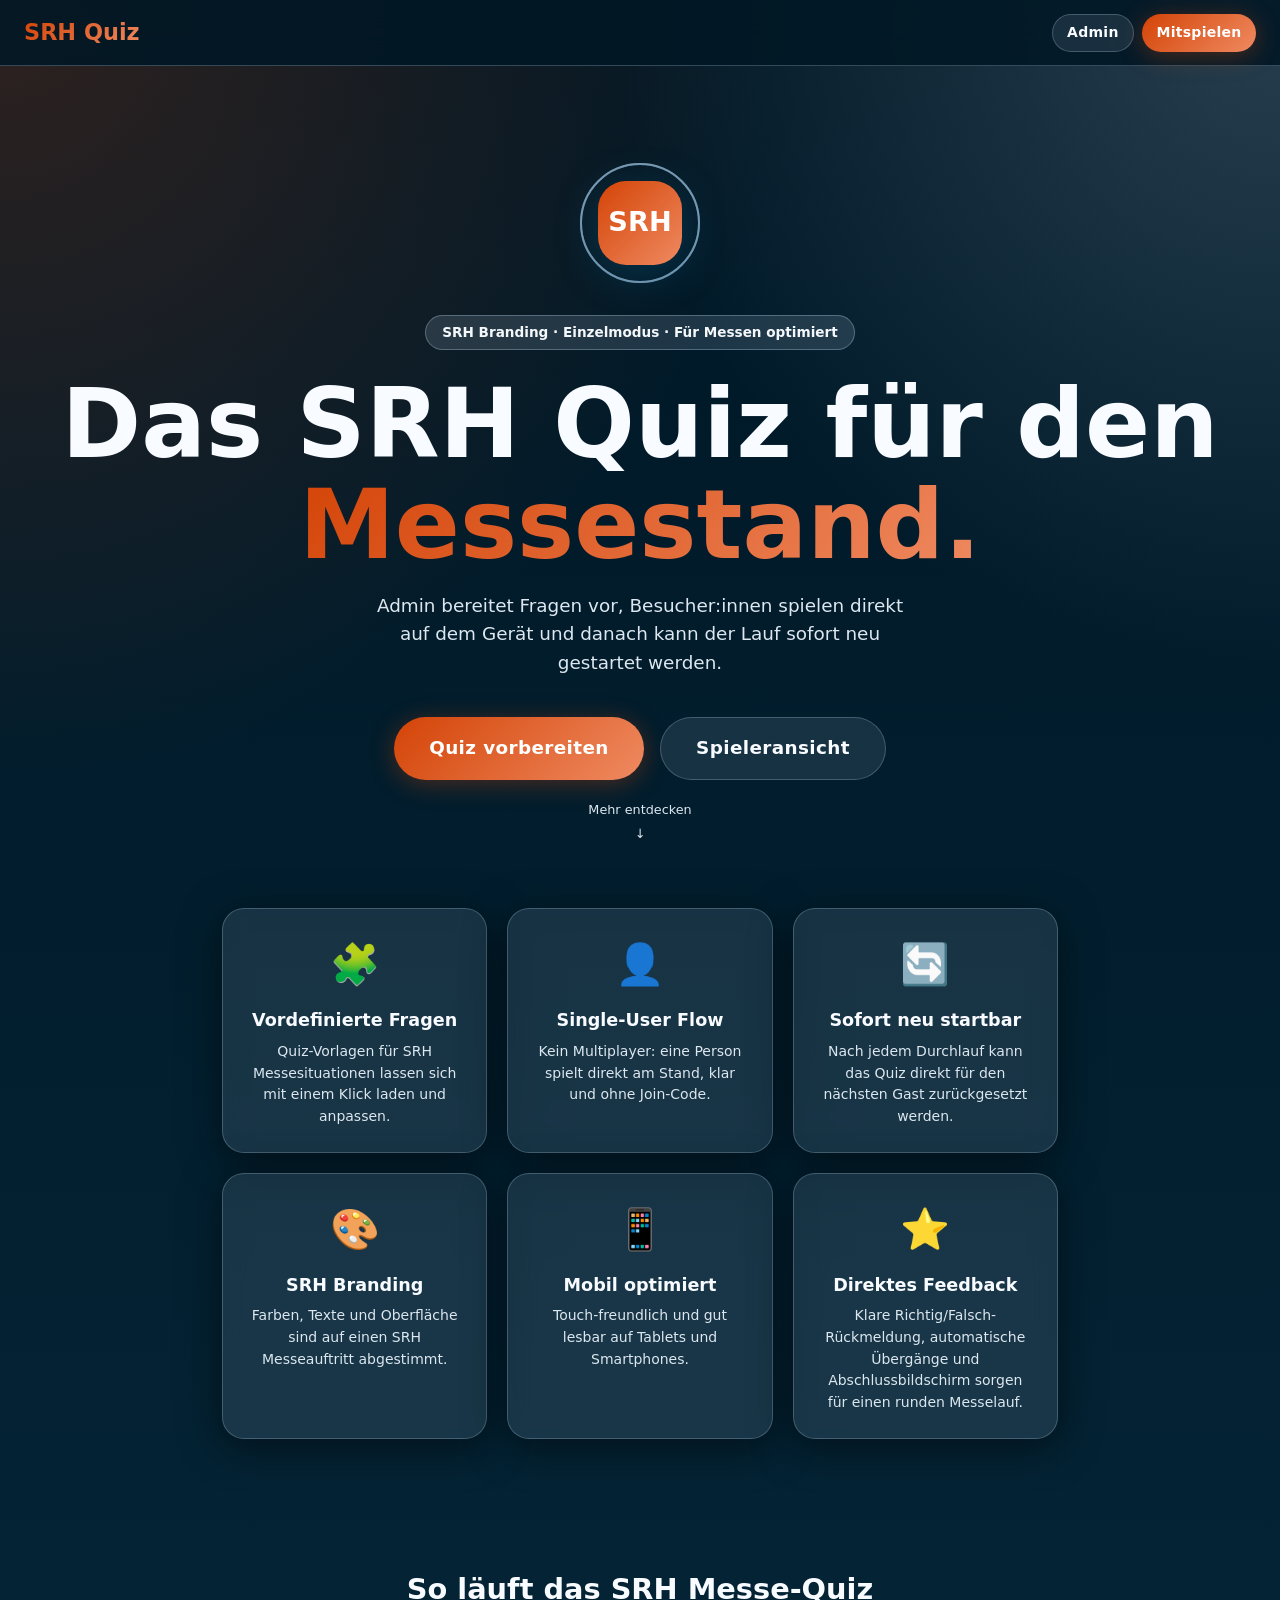
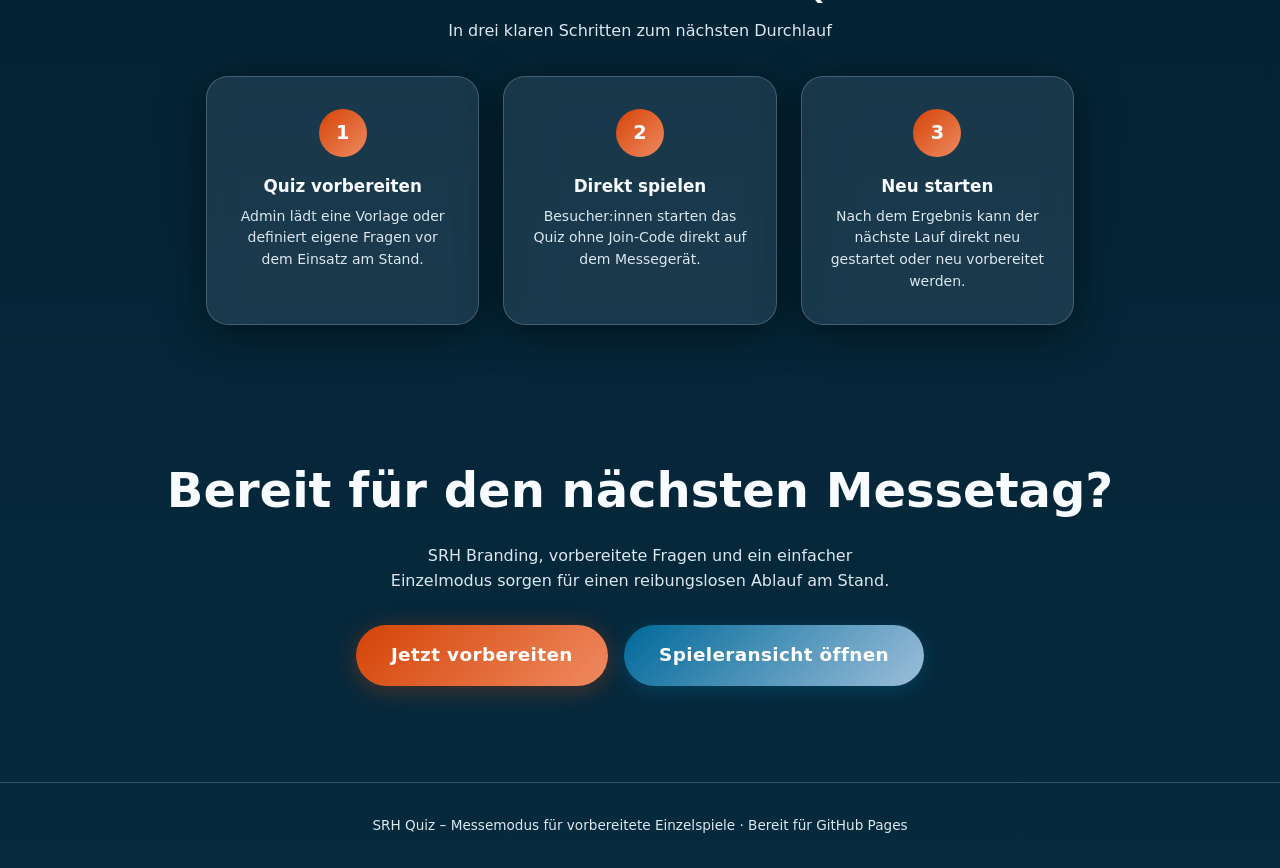
==== commit 8f1fe67e: "Merge pull request #4 from Zeroks77/copilot/update-font-color-and-remove-dots Improve SRH quiz reada" ====
--- a/index.html
+++ b/index.html
@@ -150,7 +150,7 @@
     <div class="card feature-card">
       <span class="feature-icon">⭐</span>
       <h3>Direktes Feedback</h3>
-      <p>Punkte, Auflösung und Abschlussbildschirm sorgen für einen runden Messelauf.</p>
+      <p>Klare Richtig/Falsch-Rückmeldung, automatische Übergänge und Abschlussbildschirm sorgen für einen runden Messelauf.</p>
     </div>
   </div>
 </section>
--- a/css/style.css
+++ b/css/style.css
@@ -5,31 +5,31 @@
 
 /* ---------- Design Tokens ---------- */
 :root {
-  --bg:            #071a2b;
-  --bg2:           #0b2e4f;
-  --glass:         rgba(255,255,255,0.06);
-  --glass-hover:   rgba(255,255,255,0.10);
-  --glass-border:  rgba(255,255,255,0.12);
+  --bg:            #001725;
+  --bg2:           #062a3d;
+  --glass:         rgba(179,204,226,0.12);
+  --glass-hover:   rgba(179,204,226,0.18);
+  --glass-border:  rgba(179,204,226,0.28);
 
   --primary:       #006999;
-  --primary-light: #9cbed9;
+  --primary-light: #d7e6f1;
   --accent:        #d44407;
-  --accent-soft:   #f28b58;
-  --ink:           #d6e7f4;
+  --accent-soft:   #ef8a61;
+  --ink:           #f4f8fb;
   --amber:    #f7a34b;
   --teal:     #0f7e7c;
   --green:    #22c55e;
   --red:      #ef4444;
 
-  --text:     #f1f5f9;
-  --muted:    #b4c8d8;
+  --text:     #f8fbff;
+  --muted:    #dce7ef;
 
   --r:  14px;
   --rl: 22px;
   --sh: 0 8px 40px rgba(0,0,0,.5);
 
-  --grad-primary:   linear-gradient(135deg, #006999, #9cbed9);
-  --grad-secondary: linear-gradient(135deg, #d44407, #f28b58);
+  --grad-primary:   linear-gradient(135deg, #d44407, #ef8a61);
+  --grad-secondary: linear-gradient(135deg, #006999, #9cbed9);
   --grad-success:   linear-gradient(135deg, #0f7e7c, #22c55e);
   --grad-neutral:   linear-gradient(135deg, #334155, #1e293b);
 
@@ -41,7 +41,10 @@
 html { scroll-behavior: smooth; font-size: 16px; }
 body {
   font-family: 'Segoe UI', system-ui, -apple-system, sans-serif;
-  background: var(--bg);
+  background:
+    radial-gradient(circle at top left, rgba(212,68,7,.22), transparent 28%),
+    radial-gradient(circle at top right, rgba(179,204,226,.22), transparent 24%),
+    linear-gradient(180deg, #001725 0%, #062a3d 100%);
   color: var(--text);
   min-height: 100vh;
   overflow-x: hidden;
@@ -140,10 +143,10 @@
 .btn:active { transform: scale(.96); }
 .btn:disabled { opacity: .45; pointer-events: none; }
 
-.btn-primary  { background: var(--grad-primary); color: #fff; box-shadow: 0 4px 20px rgba(0,105,153,.45); }
-.btn-primary:hover  { box-shadow: 0 6px 30px rgba(0,105,153,.65); transform: translateY(-2px); }
-.btn-secondary{ background: var(--grad-secondary); color: #fff; box-shadow: 0 4px 20px rgba(212,68,7,.35); }
-.btn-secondary:hover{ box-shadow: 0 6px 30px rgba(212,68,7,.55); transform: translateY(-2px); }
+.btn-primary  { background: var(--grad-primary); color: #fff; box-shadow: 0 4px 24px rgba(212,68,7,.35); }
+.btn-primary:hover  { box-shadow: 0 8px 32px rgba(212,68,7,.5); transform: translateY(-2px); }
+.btn-secondary{ background: var(--grad-secondary); color: #fff; box-shadow: 0 4px 20px rgba(0,105,153,.35); }
+.btn-secondary:hover{ box-shadow: 0 6px 30px rgba(0,105,153,.55); transform: translateY(-2px); }
 .btn-success  { background: var(--grad-success); color: #fff; box-shadow: 0 4px 20px rgba(13,148,136,.35); }
 .btn-success:hover  { box-shadow: 0 6px 30px rgba(13,148,136,.55); transform: translateY(-2px); }
 .btn-danger   { background: linear-gradient(135deg,#ef4444,#b91c1c); color: #fff; }
@@ -162,17 +165,17 @@
   font-weight: 700;
   letter-spacing: .05em;
 }
-.badge-purple { background: rgba(156,190,217,.18); color: var(--primary-light); }
+.badge-purple { background: rgba(179,204,226,.22); color: var(--ink); }
 .badge-green  { background: rgba(34,197,94,.2); color: var(--green); }
 .badge-red    { background: rgba(239,68,68,.2); color: var(--red); }
-.badge-amber  { background: rgba(212,68,7,.18); color: var(--accent-soft); }
+.badge-amber  { background: rgba(212,68,7,.22); color: #fff; }
 
 /* ---------- Nav ---------- */
 .navbar {
   position: sticky;
   top: 0;
   z-index: 100;
-  background: rgba(9,9,23,.85);
+  background: rgba(0,23,37,.88);
   backdrop-filter: blur(18px);
   border-bottom: 1px solid var(--glass-border);
   padding: .85rem 1.5rem;
@@ -213,7 +216,7 @@
 .section-title {
   font-size: 1.1rem;
   font-weight: 700;
-  color: var(--primary-light);
+  color: var(--ink);
   text-transform: uppercase;
   letter-spacing: .08em;
   margin-bottom: 1rem;
@@ -284,19 +287,6 @@
   font-size: 1.6rem;
   font-weight: 900;
   color: var(--text);
-}
-
-/* ---------- Score Pill ---------- */
-.score-pill {
-  display: inline-flex;
-  align-items: center;
-  gap: .4rem;
-  padding: .4rem 1rem;
-  background: rgba(0,105,153,.2);
-  border: 1px solid rgba(156,190,217,.4);
-  border-radius: 100px;
-  font-weight: 700;
-  font-size: 1.05rem;
 }
 
 /* ---------- Leaderboard ---------- */
@@ -439,6 +429,24 @@
   margin-bottom: 1rem;
 }
 
+.selection-hint {
+  color: var(--muted);
+  text-align: center;
+  font-size: .95rem;
+}
+
+.feedback-correct {
+  background: rgba(34,197,94,.14) !important;
+  border-color: rgba(34,197,94,.35) !important;
+  color: #dff7e7 !important;
+}
+
+.feedback-wrong {
+  background: rgba(212,68,7,.16) !important;
+  border-color: rgba(212,68,7,.35) !important;
+  color: #ffe7dc !important;
+}
+
 /* ---------- Toast ---------- */
 #toast-container {
   position: fixed;
@@ -483,9 +491,9 @@
   gap: .4rem;
   padding: .4rem 1rem;
   border-radius: 100px;
-  background: rgba(156,190,217,.16);
-  border: 1px solid rgba(156,190,217,.35);
-  color: var(--primary-light);
+  background: rgba(179,204,226,.16);
+  border: 1px solid rgba(179,204,226,.35);
+  color: var(--ink);
   font-size: .85rem;
   font-weight: 700;
   margin-bottom: 1.5rem;
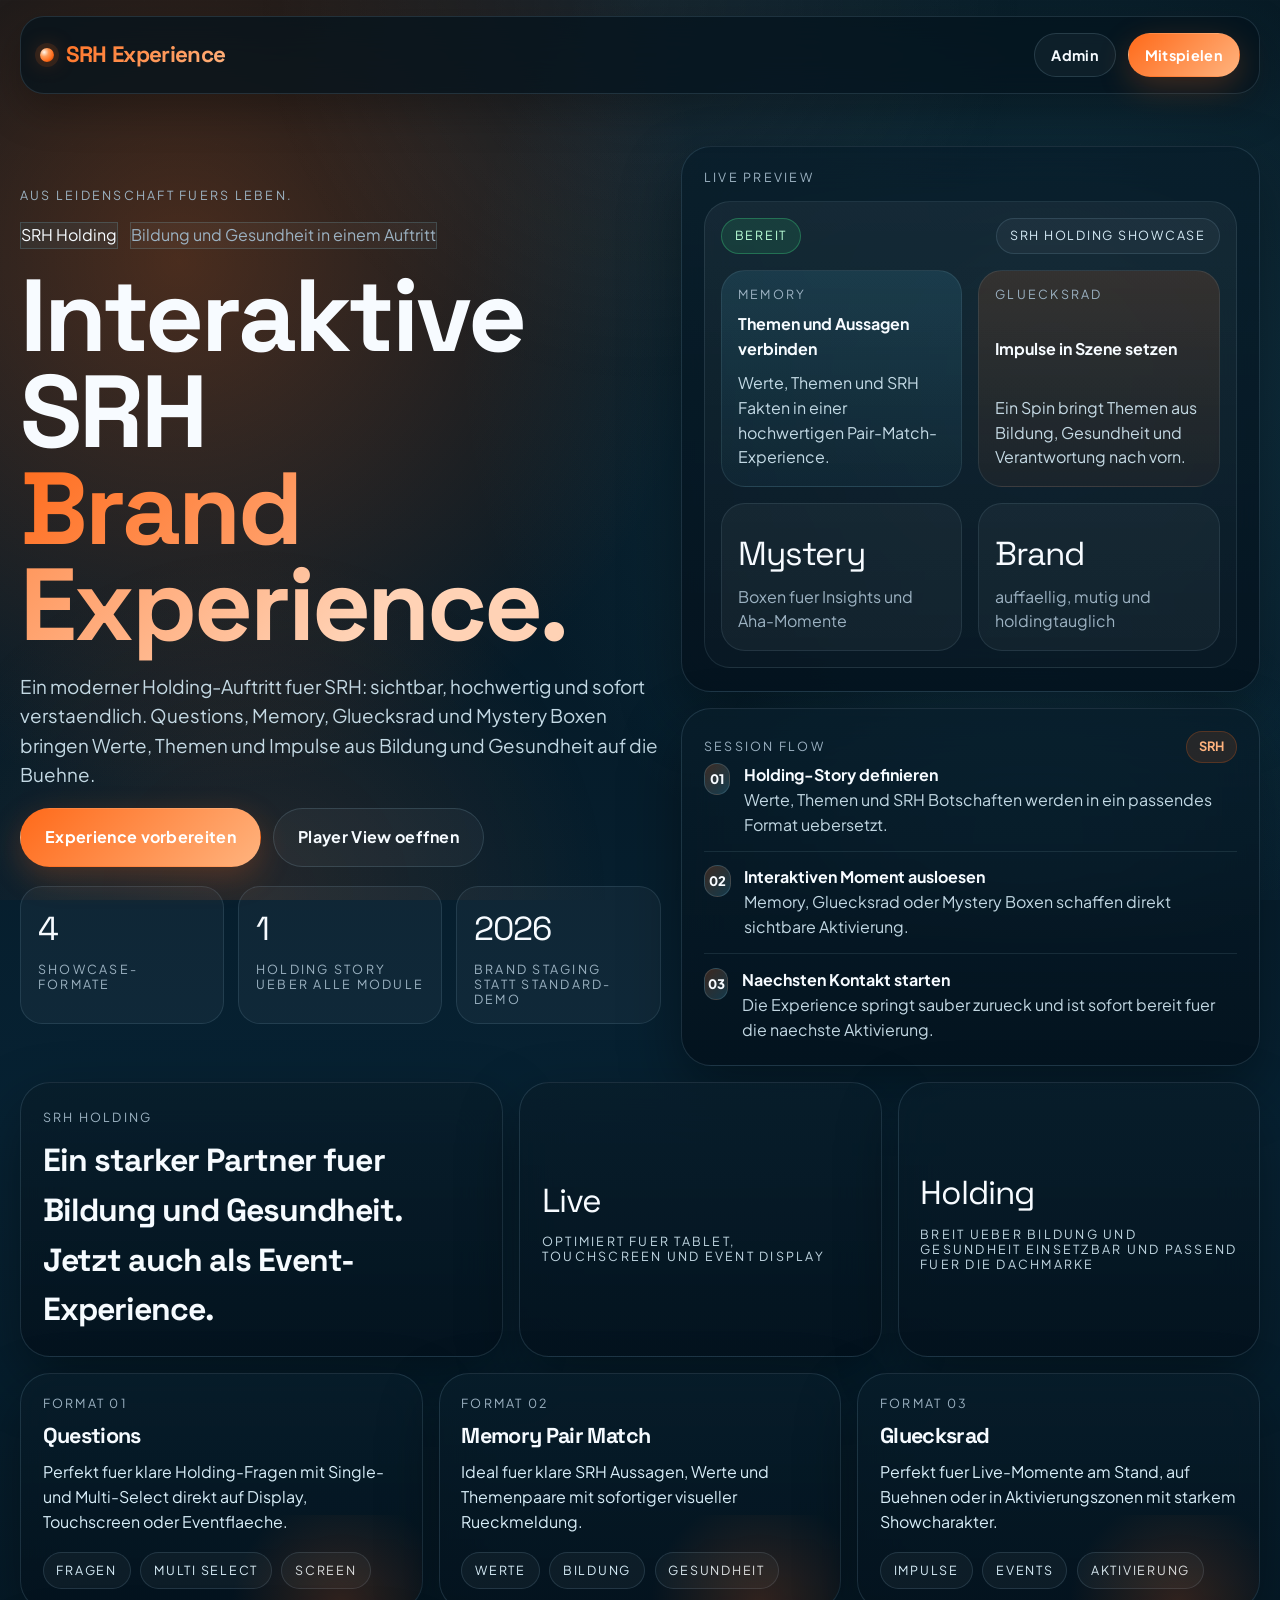
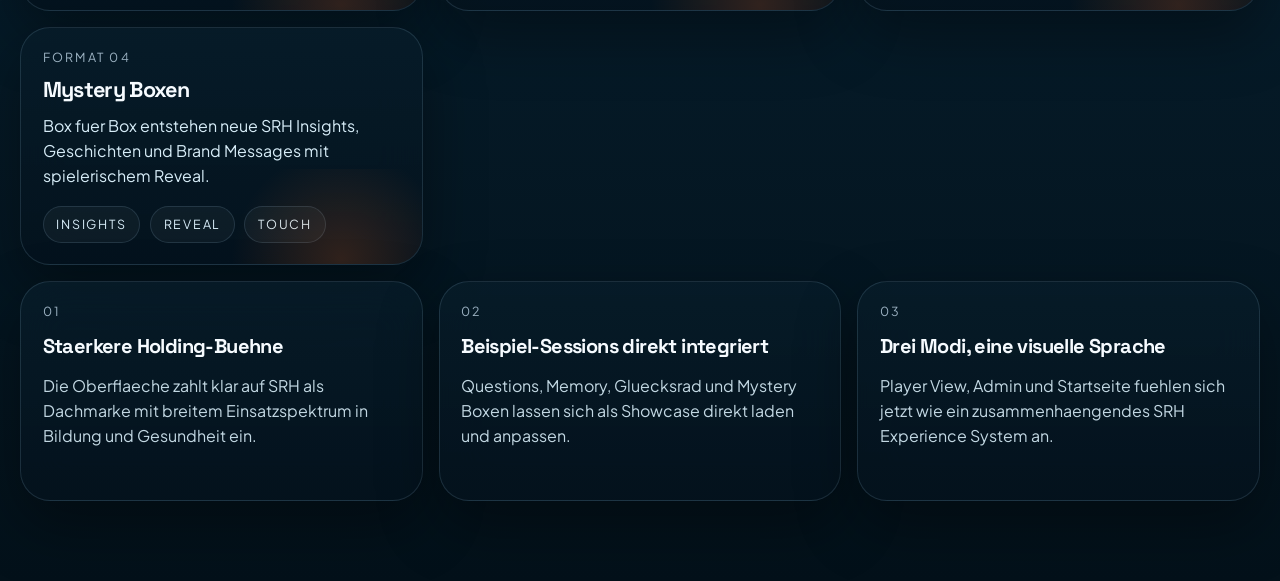
==== commit 2171b118: "chore () : fix theming add new feature" ====
--- a/index.html
+++ b/index.html
@@ -2,197 +2,210 @@
 <html lang="de">
 <head>
   <meta charset="UTF-8" />
-  <meta name="viewport" content="width=device-width, initial-scale=1.0" />
-  <title>SRH Quiz – Messemodus</title>
+  <meta name="viewport" content="width=device-width, initial-scale=1.0, viewport-fit=cover" />
+  <title>SRH Experience – Holding Event Mode</title>
+  <link rel="preconnect" href="https://fonts.googleapis.com" />
+  <link rel="preconnect" href="https://fonts.gstatic.com" crossorigin />
+  <link href="https://fonts.googleapis.com/css2?family=Plus+Jakarta+Sans:wght@400;500;600;700;800&family=Space+Grotesk:wght@500;700&display=swap" rel="stylesheet" />
   <link rel="stylesheet" href="css/style.css" />
-  <style>
-    .pulse-ring {
-      position: absolute;
-      border-radius: 50%;
-      animation: ringOut 2s ease-out infinite;
-      border: 2px solid rgba(156,190,217,.4);
-    }
-    @keyframes ringOut {
-      0%   { transform: scale(1); opacity: .6; }
-      100% { transform: scale(2.5); opacity: 0; }
-    }
-    .hero-visual {
-      position: relative;
-      width: 120px; height: 120px;
-      display: flex; align-items: center; justify-content: center;
-      margin: 0 auto 2rem;
-    }
-    .hero-visual .pulse-ring:nth-child(1) { width:100%;height:100%;animation-delay:0s; }
-    .hero-visual .pulse-ring:nth-child(2) { width:100%;height:100%;animation-delay:.6s; }
-    .hero-visual .pulse-ring:nth-child(3) { width:100%;height:100%;animation-delay:1.2s; }
-    .hero-logo-icon {
-      position: relative; z-index: 2;
-      width: 84px; height: 84px;
-      background: var(--grad-primary);
-      border-radius: 28px;
-      display: flex; align-items: center; justify-content: center;
-      font-size: 1.7rem;
-      font-weight: 900;
-      color: #fff;
-      box-shadow: 0 8px 40px rgba(0,105,153,.35);
-    }
-    .scroll-hint {
-      position: absolute;
-      bottom: 2rem;
-      left: 50%;
-      transform: translateX(-50%);
-      display: flex;
-      flex-direction: column;
-      align-items: center;
-      gap: .3rem;
-      color: var(--muted);
-      font-size: .8rem;
-      animation: bounce 2s ease-in-out infinite;
-    }
-    @keyframes bounce {
-      0%,100% { transform: translateX(-50%) translateY(0); }
-      50%      { transform: translateX(-50%) translateY(8px); }
-    }
-    .how-it-works { padding: 4rem 1rem; position: relative; z-index: 1; }
-    .steps { display: grid; grid-template-columns: repeat(auto-fit, minmax(220px, 1fr)); gap: 1.5rem; margin-top: 2rem; }
-    .step { text-align: center; padding: 2rem 1.5rem; }
-    .step-num {
-      width: 3rem; height: 3rem;
-      background: var(--grad-primary);
-      border-radius: 50%;
-      display: flex; align-items: center; justify-content: center;
-      font-weight: 900; font-size: 1.2rem;
-      margin: 0 auto 1rem;
-      color: #fff;
-    }
-    .step h3 { font-size: 1.05rem; margin-bottom: .4rem; }
-    .step p  { font-size: .875rem; color: var(--muted); }
-    .cta-section { text-align: center; padding: 4rem 1rem 6rem; position: relative; z-index: 1; }
-    .cta-section h2 { font-size: clamp(1.8rem, 5vw, 3rem); font-weight: 900; margin-bottom: 1rem; }
-    .cta-section p { color: var(--muted); margin-bottom: 2rem; max-width: 520px; margin-left:auto;margin-right:auto; }
-    footer {
-      border-top: 1px solid var(--glass-border);
-      text-align: center;
-      padding: 2rem 1rem;
-      color: var(--muted);
-      font-size: .85rem;
-      position: relative; z-index: 1;
-    }
-  </style>
 </head>
-<body>
-<div class="stars-bg" id="stars"></div>
-
-<nav class="navbar">
-  <span class="logo">SRH Quiz</span>
-  <div class="nav-links">
-    <a href="admin.html" class="btn btn-ghost btn-sm">Admin</a>
-    <a href="play.html" class="btn btn-primary btn-sm">Mitspielen</a>
+<body class="landing-mode">
+  <div class="stars-bg" id="stars"></div>
+  <div class="landing-shell">
+    <nav class="navbar">
+      <a href="index.html" class="logo logo-link">
+        <span class="logo-orb"></span>
+        <span>SRH Experience</span>
+      </a>
+      <div class="nav-links">
+        <a href="admin.html" class="btn btn-ghost btn-sm">Admin</a>
+        <a href="play.html" class="btn btn-primary btn-sm">Mitspielen</a>
+      </div>
+    </nav>
+
+    <main class="container landing-main">
+      <section class="landing-grid">
+        <div class="hero-copy">
+          <div class="hero-kicker">Aus Leidenschaft fuers Leben.</div>
+          <div class="hero-badges">
+            <span class="hero-badge">SRH Holding</span>
+            <span class="hero-badge hero-badge-muted">Bildung und Gesundheit in einem Auftritt</span>
+          </div>
+
+          <h1 class="hero-title">
+            Interaktive SRH<br><span class="accent">Brand Experience.</span>
+          </h1>
+
+          <p class="hero-sub">
+            Ein moderner Holding-Auftritt fuer SRH: sichtbar, hochwertig und sofort verstaendlich.
+            Questions, Memory, Gluecksrad und Mystery Boxen bringen Werte, Themen und Impulse aus Bildung und Gesundheit auf die Buehne.
+          </p>
+
+          <div class="hero-cta">
+            <a href="admin.html" class="btn btn-primary btn-lg">Experience vorbereiten</a>
+            <a href="play.html" class="btn btn-ghost btn-lg">Player View oeffnen</a>
+          </div>
+
+          <div class="hero-metrics">
+            <article class="metric-card">
+              <span class="metric-value">4</span>
+              <span class="metric-label">Showcase-Formate</span>
+            </article>
+            <article class="metric-card">
+              <span class="metric-value">1</span>
+              <span class="metric-label">Holding Story ueber alle Module</span>
+            </article>
+            <article class="metric-card">
+              <span class="metric-value">2026</span>
+              <span class="metric-label">Brand Staging statt Standard-Demo</span>
+            </article>
+          </div>
+        </div>
+
+        <div class="hero-stage">
+          <article class="glass-panel showcase-panel">
+            <div class="panel-kicker">Live Preview</div>
+            <div class="showcase-surface">
+              <div class="showcase-topline">
+                <span class="status-pill status-live">bereit</span>
+                <span class="status-pill">SRH Holding Showcase</span>
+              </div>
+
+              <div class="showcase-grid">
+                <div class="showcase-block showcase-block-primary">
+                  <span class="showcase-label">Memory</span>
+                  <strong>Themen und Aussagen verbinden</strong>
+                  <p>Werte, Themen und SRH Fakten in einer hochwertigen Pair-Match-Experience.</p>
+                </div>
+                <div class="showcase-block showcase-block-accent">
+                  <span class="showcase-label">Gluecksrad</span>
+                  <strong>Impulse in Szene setzen</strong>
+                  <p>Ein Spin bringt Themen aus Bildung, Gesundheit und Verantwortung nach vorn.</p>
+                </div>
+                <div class="showcase-stat">
+                  <span class="showcase-stat-value">Mystery</span>
+                  <span class="showcase-stat-label">Boxen fuer Insights und Aha-Momente</span>
+                </div>
+                <div class="showcase-stat">
+                  <span class="showcase-stat-value">Brand</span>
+                  <span class="showcase-stat-label">auffaellig, mutig und holdingtauglich</span>
+                </div>
+              </div>
+            </div>
+          </article>
+
+          <article class="glass-panel mini-preview">
+            <div class="mini-preview-head">
+              <span class="panel-kicker">Session Flow</span>
+              <span class="mini-preview-tag">SRH</span>
+            </div>
+
+            <div class="mini-preview-stack">
+              <div class="mini-preview-row">
+                <span class="mini-step">01</span>
+                <div>
+                  <strong>Holding-Story definieren</strong>
+                  <p>Werte, Themen und SRH Botschaften werden in ein passendes Format uebersetzt.</p>
+                </div>
+              </div>
+              <div class="mini-preview-row">
+                <span class="mini-step">02</span>
+                <div>
+                  <strong>Interaktiven Moment ausloesen</strong>
+                  <p>Memory, Gluecksrad oder Mystery Boxen schaffen direkt sichtbare Aktivierung.</p>
+                </div>
+              </div>
+              <div class="mini-preview-row">
+                <span class="mini-step">03</span>
+                <div>
+                  <strong>Naechsten Kontakt starten</strong>
+                  <p>Die Experience springt sauber zurueck und ist sofort bereit fuer die naechste Aktivierung.</p>
+                </div>
+              </div>
+            </div>
+          </article>
+        </div>
+      </section>
+
+      <section class="landing-band">
+        <article class="glass-panel band-card">
+          <span class="section-kicker">SRH Holding</span>
+          <h2>Ein starker Partner fuer Bildung und Gesundheit. Jetzt auch als Event-Experience.</h2>
+        </article>
+        <article class="glass-panel band-stat">
+          <span class="band-stat-value">Live</span>
+          <span class="band-stat-label">optimiert fuer Tablet, Touchscreen und Event Display</span>
+        </article>
+        <article class="glass-panel band-stat">
+          <span class="band-stat-value">Holding</span>
+          <span class="band-stat-label">breit ueber Bildung und Gesundheit einsetzbar und passend fuer die Dachmarke</span>
+        </article>
+      </section>
+
+      <section class="experience-gallery">
+        <article class="glass-panel experience-mode-card">
+          <span class="feature-index">Format 01</span>
+          <h3>Questions</h3>
+          <p>Perfekt fuer klare Holding-Fragen mit Single- und Multi-Select direkt auf Display, Touchscreen oder Eventflaeche.</p>
+          <div class="mode-preview-list">
+            <span class="status-pill">Fragen</span>
+            <span class="status-pill">Multi Select</span>
+            <span class="status-pill">Screen</span>
+          </div>
+        </article>
+        <article class="glass-panel experience-mode-card">
+          <span class="feature-index">Format 02</span>
+          <h3>Memory Pair Match</h3>
+          <p>Ideal fuer klare SRH Aussagen, Werte und Themenpaare mit sofortiger visueller Rueckmeldung.</p>
+          <div class="mode-preview-list">
+            <span class="status-pill">Werte</span>
+            <span class="status-pill">Bildung</span>
+            <span class="status-pill">Gesundheit</span>
+          </div>
+        </article>
+        <article class="glass-panel experience-mode-card">
+          <span class="feature-index">Format 03</span>
+          <h3>Gluecksrad</h3>
+          <p>Perfekt fuer Live-Momente am Stand, auf Buehnen oder in Aktivierungszonen mit starkem Showcharakter.</p>
+          <div class="mode-preview-list">
+            <span class="status-pill">Impulse</span>
+            <span class="status-pill">Events</span>
+            <span class="status-pill">Aktivierung</span>
+          </div>
+        </article>
+        <article class="glass-panel experience-mode-card">
+          <span class="feature-index">Format 04</span>
+          <h3>Mystery Boxen</h3>
+          <p>Box fuer Box entstehen neue SRH Insights, Geschichten und Brand Messages mit spielerischem Reveal.</p>
+          <div class="mode-preview-list">
+            <span class="status-pill">Insights</span>
+            <span class="status-pill">Reveal</span>
+            <span class="status-pill">Touch</span>
+          </div>
+        </article>
+      </section>
+
+      <section class="landing-feature-grid">
+        <article class="glass-panel feature-card">
+          <span class="feature-index">01</span>
+          <h3>Staerkere Holding-Buehne</h3>
+          <p>Die Oberflaeche zahlt klar auf SRH als Dachmarke mit breitem Einsatzspektrum in Bildung und Gesundheit ein.</p>
+        </article>
+        <article class="glass-panel feature-card">
+          <span class="feature-index">02</span>
+          <h3>Beispiel-Sessions direkt integriert</h3>
+          <p>Questions, Memory, Gluecksrad und Mystery Boxen lassen sich als Showcase direkt laden und anpassen.</p>
+        </article>
+        <article class="glass-panel feature-card">
+          <span class="feature-index">03</span>
+          <h3>Drei Modi, eine visuelle Sprache</h3>
+          <p>Player View, Admin und Startseite fuehlen sich jetzt wie ein zusammenhaengendes SRH Experience System an.</p>
+        </article>
+      </section>
+    </main>
   </div>
-</nav>
-
-<section class="hero-section">
-  <div class="hero-visual">
-    <div class="pulse-ring"></div>
-    <div class="pulse-ring"></div>
-    <div class="pulse-ring"></div>
-    <div class="hero-logo-icon">SRH</div>
-  </div>
-
-  <div class="hero-badge">SRH Branding · Einzelmodus · Für Messen optimiert</div>
-
-  <h1 class="hero-title">
-    Das SRH Quiz für den<br><span class="accent">Messestand.</span>
-  </h1>
-
-  <p class="hero-sub">
-    Admin bereitet Fragen vor, Besucher:innen spielen direkt auf dem Gerät und danach kann der Lauf sofort neu gestartet werden.
-  </p>
-
-  <div class="hero-cta">
-    <a href="admin.html" class="btn btn-primary btn-lg">Quiz vorbereiten</a>
-    <a href="play.html" class="btn btn-ghost btn-lg">Spieleransicht</a>
-  </div>
-
-  <div class="scroll-hint">
-    <span>Mehr entdecken</span>
-    <span>↓</span>
-  </div>
-</section>
-
-<section class="container">
-  <div class="features-grid">
-    <div class="card feature-card">
-      <span class="feature-icon">🧩</span>
-      <h3>Vordefinierte Fragen</h3>
-      <p>Quiz-Vorlagen für SRH Messesituationen lassen sich mit einem Klick laden und anpassen.</p>
-    </div>
-    <div class="card feature-card">
-      <span class="feature-icon">👤</span>
-      <h3>Single-User Flow</h3>
-      <p>Kein Multiplayer: eine Person spielt direkt am Stand, klar und ohne Join-Code.</p>
-    </div>
-    <div class="card feature-card">
-      <span class="feature-icon">🔄</span>
-      <h3>Sofort neu startbar</h3>
-      <p>Nach jedem Durchlauf kann das Quiz direkt für den nächsten Gast zurückgesetzt werden.</p>
-    </div>
-    <div class="card feature-card">
-      <span class="feature-icon">🎨</span>
-      <h3>SRH Branding</h3>
-      <p>Farben, Texte und Oberfläche sind auf einen SRH Messeauftritt abgestimmt.</p>
-    </div>
-    <div class="card feature-card">
-      <span class="feature-icon">📱</span>
-      <h3>Mobil optimiert</h3>
-      <p>Touch-freundlich und gut lesbar auf Tablets und Smartphones.</p>
-    </div>
-    <div class="card feature-card">
-      <span class="feature-icon">⭐</span>
-      <h3>Direktes Feedback</h3>
-      <p>Klare Richtig/Falsch-Rückmeldung, automatische Übergänge und Abschlussbildschirm sorgen für einen runden Messelauf.</p>
-    </div>
-  </div>
-</section>
-
-<section class="how-it-works container">
-  <h2 class="text-center" style="font-size:1.8rem;font-weight:900;margin-bottom:.5rem">So läuft das SRH Messe-Quiz</h2>
-  <p class="text-center text-muted">In drei klaren Schritten zum nächsten Durchlauf</p>
-  <div class="steps">
-    <div class="card step">
-      <div class="step-num">1</div>
-      <h3>Quiz vorbereiten</h3>
-      <p>Admin lädt eine Vorlage oder definiert eigene Fragen vor dem Einsatz am Stand.</p>
-    </div>
-    <div class="card step">
-      <div class="step-num">2</div>
-      <h3>Direkt spielen</h3>
-      <p>Besucher:innen starten das Quiz ohne Join-Code direkt auf dem Messegerät.</p>
-    </div>
-    <div class="card step">
-      <div class="step-num">3</div>
-      <h3>Neu starten</h3>
-      <p>Nach dem Ergebnis kann der nächste Lauf direkt neu gestartet oder neu vorbereitet werden.</p>
-    </div>
-  </div>
-</section>
-
-<section class="cta-section">
-  <h2>Bereit für den nächsten Messetag?</h2>
-  <p>SRH Branding, vorbereitete Fragen und ein einfacher Einzelmodus sorgen für einen reibungslosen Ablauf am Stand.</p>
-  <div class="flex gap-2 justify-center wrap">
-    <a href="admin.html" class="btn btn-primary btn-lg">Jetzt vorbereiten</a>
-    <a href="play.html" class="btn btn-secondary btn-lg">Spieleransicht öffnen</a>
-  </div>
-</section>
-
-<footer>
-  <p>SRH Quiz – Messemodus für vorbereitete Einzelspiele · Bereit für GitHub Pages</p>
-</footer>
-
-<script src="js/common.js"></script>
-<script>
-  document.addEventListener('DOMContentLoaded', () => initStars('stars'));
-</script>
+  
+  <script src="js/common.js"></script>
+  <script>document.addEventListener('DOMContentLoaded', () => initStars('stars'));</script>
 </body>
-</html>
+</html>
--- a/css/style.css
+++ b/css/style.css
@@ -1,6 +1,6 @@
 /* ============================================================
-   SRH Quiz – Global Styles
-   SRH-inspiriertes Messe-Branding | Mobile-first | Animations
+   SRH Quiz – Global Styles (Überarbeitet)
+   Realistische Memory-Karten, 3D-Effekte, Particle-System
    ============================================================ */
 
 /* ---------- Design Tokens ---------- */
@@ -34,6 +34,7 @@
   --grad-neutral:   linear-gradient(135deg, #334155, #1e293b);
 
   --ease: cubic-bezier(.4,0,.2,1);
+  --ease-bounce: cubic-bezier(0.175, 0.885, 0.32, 1.275);
 }
 
 /* ---------- Reset & Base ---------- */
@@ -49,26 +50,9 @@
   min-height: 100vh;
   overflow-x: hidden;
   line-height: 1.55;
-}
-a { color: inherit; text-decoration: none; }
-button { cursor: pointer; font-family: inherit; }
-input, textarea, select {
-  font-family: inherit;
-  background: var(--glass);
-  border: 1px solid var(--glass-border);
-  color: var(--text);
-  border-radius: var(--r);
-  padding: .65rem 1rem;
-  width: 100%;
-  font-size: 1rem;
-  outline: none;
-  transition: border-color .25s var(--ease), box-shadow .25s var(--ease);
-}
-input:focus, textarea:focus, select:focus {
-  border-color: var(--primary-light);
-  box-shadow: 0 0 0 3px rgba(156,190,217,.25);
-}
-select option { background: var(--bg2); }
+  -webkit-text-size-adjust: 100%;
+  text-size-adjust: 100%;
+}
 
 /* ---------- Animated Starfield Background ---------- */
 .stars-bg {
@@ -90,29 +74,29 @@
   50%      { opacity: .8; transform: scale(1.2); }
 }
 
-/* ---------- Layout Helpers ---------- */
-.container { max-width: 900px; margin: 0 auto; padding: 0 1rem; }
-.sr-only   { position: absolute; width: 1px; height: 1px; overflow: hidden; clip: rect(0,0,0,0); }
-.flex      { display: flex; }
-.flex-col  { flex-direction: column; }
-.gap-1     { gap: .5rem; }
-.gap-2     { gap: 1rem; }
-.gap-3     { gap: 1.5rem; }
-.items-center  { align-items: center; }
-.justify-center{ justify-content: center; }
-.justify-between{ justify-content: space-between; }
-.wrap      { flex-wrap: wrap; }
-.mt-1      { margin-top: .5rem; }
-.mt-2      { margin-top: 1rem; }
-.mt-3      { margin-top: 1.5rem; }
-.mb-2      { margin-bottom: 1rem; }
-.text-center { text-align: center; }
-.text-muted  { color: var(--muted); }
-.text-sm     { font-size: .875rem; }
-.w-full      { width: 100%; }
-.hidden      { display: none !important; }
-
-/* ---------- Glass Card ---------- */
+/* ---------- Particle System ---------- */
+.particle {
+  position: fixed;
+  width: 8px;
+  height: 8px;
+  border-radius: 50%;
+  pointer-events: none;
+  z-index: 9999;
+  animation: particleBurst 0.8s ease-out forwards;
+}
+
+@keyframes particleBurst {
+  0% { 
+    opacity: 1; 
+    transform: translate(0, 0) scale(1); 
+  }
+  100% { 
+    opacity: 0; 
+    transform: translate(var(--tx), var(--ty)) scale(0); 
+  }
+}
+
+/* ---------- Glass Cards with Depth ---------- */
 .card {
   background: var(--glass);
   border: 1px solid var(--glass-border);
@@ -122,8 +106,277 @@
   box-shadow: var(--sh);
   position: relative;
   z-index: 1;
-}
-.card:hover { background: var(--glass-hover); }
+  transition: transform 0.3s var(--ease), box-shadow 0.3s var(--ease);
+}
+
+.card:hover {
+  background: var(--glass-hover);
+  transform: translateY(-2px);
+  box-shadow: 0 12px 48px rgba(0,0,0,.6);
+}
+
+/* ---------- 3D Memory Card Realism ---------- */
+.memory-grid {
+  display: grid;
+  grid-template-columns: repeat(4, 1fr);
+  gap: 1.2rem;
+  perspective: 2000px;
+  padding: 1rem;
+}
+
+@media (max-width: 900px) {
+  .memory-grid { grid-template-columns: repeat(3, 1fr); }
+}
+
+@media (max-width: 600px) {
+  .memory-grid { grid-template-columns: repeat(2, 1fr); gap: 0.8rem; }
+}
+
+.memory-card {
+  aspect-ratio: 2.5 / 3.5;
+  perspective: 1000px;
+  cursor: pointer;
+  position: relative;
+  transform-style: preserve-3d;
+}
+
+.memory-card-inner {
+  position: relative;
+  width: 100%;
+  height: 100%;
+  transition: transform 0.6s var(--ease-bounce);
+  transform-style: preserve-3d;
+  box-shadow: 0 4px 8px rgba(0,0,0,0.3);
+  border-radius: 16px;
+}
+
+/* Card Back (Hidden) - Realistic playing card back */
+.memory-card-back {
+  position: absolute;
+  width: 100%;
+  height: 100%;
+  backface-visibility: hidden;
+  background: 
+    repeating-linear-gradient(
+      45deg,
+      rgba(212,68,7,0.15) 0px,
+      rgba(212,68,7,0.15) 12px,
+      rgba(0,105,153,0.15) 12px,
+      rgba(0,105,153,0.15) 24px
+    ),
+    linear-gradient(180deg, #0a2b43 0%, #03111a 100%);
+  border: 3px solid rgba(239,138,97,0.5);
+  border-radius: 16px;
+  display: flex;
+  flex-direction: column;
+  align-items: center;
+  justify-content: center;
+  box-shadow: 
+    inset 0 0 30px rgba(0,0,0,0.6),
+    0 4px 6px rgba(0,0,0,0.3);
+  overflow: hidden;
+}
+
+/* Pattern overlay on back */
+.memory-card-back::before {
+  content: '';
+  position: absolute;
+  inset: 8px;
+  border: 2px solid rgba(255,255,255,0.1);
+  border-radius: 12px;
+  background-image: 
+    radial-gradient(circle at 30% 30%, rgba(255,255,255,0.1) 2px, transparent 2px),
+    radial-gradient(circle at 70% 70%, rgba(255,255,255,0.1) 2px, transparent 2px);
+  background-size: 20px 20px;
+}
+
+/* SRH Logo on back */
+.memory-card-back-brand {
+  font-size: 1.8rem;
+  font-weight: 900;
+  color: rgba(255,255,255,0.15);
+  letter-spacing: 0.3em;
+  border: 3px solid rgba(255,255,255,0.15);
+  padding: 0.8rem 1.5rem;
+  border-radius: 12px;
+  transform: rotate(-5deg);
+  z-index: 1;
+}
+
+/* Card Front (Revealed) */
+.memory-card-front {
+  position: absolute;
+  width: 100%;
+  height: 100%;
+  backface-visibility: hidden;
+  transform: rotateY(180deg);
+  background: linear-gradient(135deg, #f8fafc 0%, #e2e8f0 100%);
+  border: 1px solid rgba(255,255,255,0.9);
+  border-radius: 16px;
+  padding: 1.2rem;
+  color: #1e293b;
+  box-shadow: 
+    0 15px 35px rgba(0,0,0,0.3),
+    inset 0 0 0 1px rgba(255,255,255,0.8);
+  display: flex;
+  flex-direction: column;
+  justify-content: space-between;
+  overflow: hidden;
+}
+
+/* Gloss effect on front */
+.memory-card-front::before {
+  content: '';
+  position: absolute;
+  top: 0;
+  left: 0;
+  right: 0;
+  height: 60%;
+  background: linear-gradient(
+    180deg,
+    rgba(255,255,255,0.6) 0%,
+    rgba(255,255,255,0.1) 100%
+  );
+  border-radius: 16px 16px 0 0;
+  pointer-events: none;
+}
+
+/* Corner indices like playing cards */
+.memory-card-corner {
+  position: absolute;
+  display: flex;
+  flex-direction: column;
+  align-items: center;
+  font-weight: 900;
+  font-size: 0.9rem;
+  color: var(--accent);
+  line-height: 1;
+}
+
+.memory-card-corner.top-left { top: 8px; left: 8px; }
+.memory-card-corner.bottom-right { 
+  bottom: 8px; 
+  right: 8px; 
+  transform: rotate(180deg);
+}
+
+/* Card Content */
+.memory-card-content {
+  flex: 1;
+  display: flex;
+  flex-direction: column;
+  justify-content: center;
+  align-items: center;
+  text-align: center;
+  z-index: 1;
+  padding: 1.5rem 0;
+}
+
+.memory-card-icon {
+  width: 50px;
+  height: 50px;
+  background: var(--grad-primary);
+  border-radius: 50%;
+  display: flex;
+  align-items: center;
+  justify-content: center;
+  font-size: 1.5rem;
+  margin-bottom: 0.8rem;
+  box-shadow: 0 4px 12px rgba(212,68,7,0.3);
+}
+
+.memory-card-text {
+  font-size: 1rem;
+  font-weight: 700;
+  color: #1e293b;
+  line-height: 1.3;
+  text-shadow: 0 1px 2px rgba(255,255,255,0.8);
+}
+
+.memory-card-category {
+  font-size: 0.65rem;
+  text-transform: uppercase;
+  letter-spacing: 0.15em;
+  color: var(--primary);
+  font-weight: 800;
+  margin-top: 0.5rem;
+  padding: 0.2rem 0.6rem;
+  background: rgba(0,105,153,0.1);
+  border-radius: 100px;
+}
+
+/* Hover Effects - Lift and tilt */
+.memory-card:not(.flipped):not(.matched):hover .memory-card-inner {
+  transform: translateY(-12px) rotateX(15deg) rotateY(5deg);
+  box-shadow: 
+    0 30px 60px rgba(0,0,0,0.4),
+    0 15px 20px rgba(212,68,7,0.15);
+}
+
+.memory-card:not(.flipped):not(.matched):active .memory-card-inner {
+  transform: translateY(-6px) rotateX(8deg) scale(0.98);
+  transition: transform 0.1s;
+}
+
+/* Flip Animation */
+.memory-card.flipped .memory-card-inner {
+  transform: rotateY(180deg);
+}
+
+.memory-card.flipped:hover .memory-card-inner {
+  transform: rotateY(180deg) translateY(-5px);
+}
+
+/* Matched State - Green Glow */
+.memory-card.matched .memory-card-inner {
+  transform: rotateY(180deg) scale(0.95);
+  box-shadow: 
+    0 0 40px rgba(34,197,94,0.6),
+    0 20px 40px rgba(34,197,94,0.2);
+  animation: matchPulse 0.6s ease;
+}
+
+@keyframes matchPulse {
+  0%, 100% { box-shadow: 0 0 40px rgba(34,197,94,0.6); }
+  50% { box-shadow: 0 0 60px rgba(34,197,94,0.8), 0 0 80px rgba(34,197,94,0.4); }
+}
+
+/* Shake Animation for Wrong Match */
+@keyframes cardShake {
+  0%, 100% { transform: rotateY(180deg) translateX(0) rotate(0); }
+  20% { transform: rotateY(180deg) translateX(-15px) rotate(-8deg); }
+  40% { transform: rotateY(180deg) translateX(15px) rotate(8deg); }
+  60% { transform: rotateY(180deg) translateX(-8px) rotate(-4deg); }
+  80% { transform: rotateY(180deg) translateX(8px) rotate(4deg); }
+}
+
+.memory-card.shake-error .memory-card-inner {
+  animation: cardShake 0.5s ease;
+}
+
+/* Shine effect during flip */
+@keyframes flipShine {
+  0% { transform: translateX(-100%) rotate(45deg); }
+  100% { transform: translateX(100%) rotate(45deg); }
+}
+
+.memory-card.flipping .memory-card-inner::after {
+  content: '';
+  position: absolute;
+  top: 0;
+  left: 0;
+  width: 50%;
+  height: 100%;
+  background: linear-gradient(
+    90deg,
+    transparent,
+    rgba(255,255,255,0.4),
+    transparent
+  );
+  transform: translateX(-100%) rotate(45deg);
+  animation: flipShine 0.6s ease;
+  pointer-events: none;
+}
 
 /* ---------- Buttons ---------- */
 .btn {
@@ -139,36 +392,155 @@
   letter-spacing: .02em;
   transition: transform .2s var(--ease), box-shadow .2s var(--ease), opacity .2s;
   white-space: nowrap;
+  position: relative;
+  overflow: hidden;
 }
 .btn:active { transform: scale(.96); }
 .btn:disabled { opacity: .45; pointer-events: none; }
 
-.btn-primary  { background: var(--grad-primary); color: #fff; box-shadow: 0 4px 24px rgba(212,68,7,.35); }
-.btn-primary:hover  { box-shadow: 0 8px 32px rgba(212,68,7,.5); transform: translateY(-2px); }
-.btn-secondary{ background: var(--grad-secondary); color: #fff; box-shadow: 0 4px 20px rgba(0,105,153,.35); }
-.btn-secondary:hover{ box-shadow: 0 6px 30px rgba(0,105,153,.55); transform: translateY(-2px); }
-.btn-success  { background: var(--grad-success); color: #fff; box-shadow: 0 4px 20px rgba(13,148,136,.35); }
-.btn-success:hover  { box-shadow: 0 6px 30px rgba(13,148,136,.55); transform: translateY(-2px); }
-.btn-danger   { background: linear-gradient(135deg,#ef4444,#b91c1c); color: #fff; }
-.btn-ghost    { background: var(--glass); border: 1px solid var(--glass-border); color: var(--text); }
-.btn-ghost:hover { background: var(--glass-hover); }
-.btn-sm       { padding: .45rem .9rem; font-size: .875rem; }
-.btn-lg       { padding: 1rem 2.2rem; font-size: 1.15rem; }
-.btn-icon     { width: 2.4rem; height: 2.4rem; padding: 0; border-radius: 50%; }
-
-/* ---------- Badge ---------- */
-.badge {
-  display: inline-block;
-  padding: .2rem .7rem;
-  border-radius: 100px;
-  font-size: .75rem;
-  font-weight: 700;
-  letter-spacing: .05em;
-}
-.badge-purple { background: rgba(179,204,226,.22); color: var(--ink); }
-.badge-green  { background: rgba(34,197,94,.2); color: var(--green); }
-.badge-red    { background: rgba(239,68,68,.2); color: var(--red); }
-.badge-amber  { background: rgba(212,68,7,.22); color: #fff; }
+.btn-primary  { 
+  background: var(--grad-primary); 
+  color: #fff; 
+  box-shadow: 0 4px 24px rgba(212,68,7,.35); 
+}
+.btn-primary:hover  { 
+  box-shadow: 0 8px 32px rgba(212,68,7,.5); 
+  transform: translateY(-2px); 
+}
+
+/* Ripple Effect */
+.btn::after {
+  content: '';
+  position: absolute;
+  top: 50%;
+  left: 50%;
+  width: 0;
+  height: 0;
+  border-radius: 50%;
+  background: rgba(255,255,255,.3);
+  transform: translate(-50%, -50%);
+  transition: width 0.6s, height 0.6s;
+}
+.btn:active::after {
+  width: 300px;
+  height: 300px;
+  transition: 0s;
+}
+
+/* ---------- Progress Ring ---------- */
+.progress-ring {
+  position: relative;
+  width: 100px;
+  height: 100px;
+}
+.progress-ring svg {
+  transform: rotate(-90deg);
+  width: 100%;
+  height: 100%;
+}
+.progress-ring circle {
+  fill: none;
+  stroke-width: 8;
+  stroke-linecap: round;
+}
+.progress-bg { stroke: rgba(156,190,217,.15); }
+.progress-fill {
+  stroke: url(#gradient-memory);
+  stroke-dasharray: 283;
+  stroke-dashoffset: 283;
+  transition: stroke-dashoffset 0.6s var(--ease);
+  filter: drop-shadow(0 0 6px rgba(212,68,7,.5));
+}
+.progress-text {
+  position: absolute;
+  top: 50%;
+  left: 50%;
+  transform: translate(-50%, -50%);
+  font-size: 1.5rem;
+  font-weight: 900;
+  color: #fff;
+}
+
+/* ---------- Feedback Overlay ---------- */
+.feedback-overlay {
+  position: fixed;
+  inset: 0;
+  background: rgba(0,0,0,.8);
+  backdrop-filter: blur(15px);
+  display: flex;
+  align-items: center;
+  justify-content: center;
+  z-index: 1000;
+  opacity: 0;
+  transition: opacity 0.3s;
+  pointer-events: none;
+}
+.feedback-overlay.show {
+  opacity: 1;
+}
+.feedback-content {
+  text-align: center;
+  transform: scale(0.5);
+  transition: transform 0.4s var(--ease-bounce);
+}
+.feedback-overlay.show .feedback-content {
+  transform: scale(1);
+}
+.feedback-icon {
+  font-size: 6rem;
+  margin-bottom: 1rem;
+  animation: iconPop 0.6s var(--ease-bounce);
+}
+@keyframes iconPop {
+  0% { transform: scale(0) rotate(-180deg); }
+  100% { transform: scale(1) rotate(0); }
+}
+.feedback-text {
+  font-size: 2.5rem;
+  font-weight: 900;
+  text-transform: uppercase;
+  letter-spacing: 0.1em;
+}
+
+/* ---------- Toast ---------- */
+#toast-container {
+  position: fixed;
+  bottom: 1.5rem;
+  right: 1.5rem;
+  z-index: 999;
+  display: flex;
+  flex-direction: column;
+  gap: .6rem;
+  pointer-events: none;
+}
+.toast {
+  padding: .75rem 1.25rem;
+  border-radius: var(--r);
+  background: var(--bg2);
+  border: 1px solid var(--glass-border);
+  color: var(--text);
+  box-shadow: var(--sh);
+  animation: toastIn .35s var(--ease), toastOut .35s var(--ease) 2.6s forwards;
+  font-weight: 600;
+}
+@keyframes toastIn   { from { opacity:0; transform: translateX(40px); } to { opacity:1; transform: none; } }
+@keyframes toastOut  { to   { opacity:0; transform: translateX(40px); } }
+
+/* ---------- Layout Helpers ---------- */
+.container { max-width: 900px; margin: 0 auto; padding: 0 1rem; }
+.hidden { display: none !important; }
+.flex { display: flex; }
+.flex-col { flex-direction: column; }
+.items-center { align-items: center; }
+.justify-center { justify-content: center; }
+.justify-between { justify-content: space-between; }
+.gap-1 { gap: .5rem; }
+.gap-2 { gap: 1rem; }
+.mt-1 { margin-top: .5rem; }
+.mt-2 { margin-top: 1rem; }
+.text-center { text-align: center; }
+.text-muted { color: var(--muted); }
+.w-full { width: 100%; }
 
 /* ---------- Nav ---------- */
 .navbar {
@@ -191,553 +563,2124 @@
   -webkit-text-fill-color: transparent;
   background-clip: text;
 }
-.nav-links { display: flex; gap: .5rem; }
-
-/* ---------- Page Header ---------- */
-.page-hero {
-  text-align: center;
-  padding: 4rem 1rem 2rem;
+
+/* ---------- 2026 UI Refresh ---------- */
+:root {
+  --bg: #04131d;
+  --bg2: #0a2232;
+  --glass: rgba(6, 24, 37, 0.68);
+  --glass-hover: rgba(12, 36, 52, 0.78);
+  --glass-border: rgba(152, 193, 215, 0.18);
+  --primary: #4db5d8;
+  --primary-light: #d7edf8;
+  --accent: #ff6a1a;
+  --accent-soft: #ffb37e;
+  --ink: #f7fbff;
+  --amber: #ffbc5e;
+  --teal: #1ba6a2;
+  --green: #3ad37e;
+  --red: #ff5c76;
+  --text: #f6fbff;
+  --muted: #9cb2c2;
+  --r: 18px;
+  --rl: 30px;
+  --sh: 0 24px 60px rgba(0, 0, 0, 0.36);
+  --grad-primary: linear-gradient(135deg, #ff6a1a 0%, #ffb37e 100%);
+  --grad-secondary: linear-gradient(135deg, #1882aa 0%, #84d9ef 100%);
+  --grad-success: linear-gradient(135deg, #0ca678 0%, #74f2b0 100%);
+}
+
+html {
+  font-size: 16px;
+}
+
+body {
+  position: relative;
+  font-family: 'Plus Jakarta Sans', 'Segoe UI', sans-serif;
+  background:
+    radial-gradient(circle at 14% 12%, rgba(255, 106, 26, 0.28), transparent 24%),
+    radial-gradient(circle at 82% 16%, rgba(77, 181, 216, 0.2), transparent 28%),
+    linear-gradient(180deg, #03111a 0%, #072233 52%, #03111a 100%);
+  color: var(--text);
+}
+
+body::before,
+body::after {
+  content: '';
+  position: fixed;
+  inset: 0;
+  pointer-events: none;
+  z-index: 0;
+}
+
+body::before {
+  opacity: 0.22;
+  background-image:
+    linear-gradient(rgba(255, 255, 255, 0.04) 1px, transparent 1px),
+    linear-gradient(90deg, rgba(255, 255, 255, 0.04) 1px, transparent 1px);
+  background-size: 72px 72px;
+  mask-image: linear-gradient(180deg, rgba(0, 0, 0, 0.85), transparent 88%);
+}
+
+body::after {
+  background:
+    radial-gradient(circle at 50% 0%, rgba(255, 255, 255, 0.08), transparent 35%),
+    radial-gradient(circle at 20% 100%, rgba(255, 106, 26, 0.12), transparent 26%),
+    radial-gradient(circle at 80% 100%, rgba(77, 181, 216, 0.12), transparent 26%);
+}
+
+h1,
+h2,
+h3,
+.hero-title,
+.metric-value,
+.start-metric-value,
+.band-stat-value,
+.showcase-stat-value,
+.memory-card-back-brand,
+.memory-stat-value,
+.logo {
+  font-family: 'Space Grotesk', 'Plus Jakarta Sans', sans-serif;
+  letter-spacing: -0.03em;
+}
+
+a {
+  color: inherit;
+  text-decoration: none;
+}
+
+button {
+  cursor: pointer;
+  font-family: inherit;
+}
+
+input,
+textarea,
+select {
+  width: 100%;
+  border-radius: 18px;
+  border: 1px solid rgba(152, 193, 215, 0.18);
+  background: rgba(255, 255, 255, 0.04);
+  color: var(--text);
+  padding: 0.92rem 1rem;
+  font-size: 0.98rem;
+  outline: none;
+  transition: border-color 0.24s var(--ease), box-shadow 0.24s var(--ease), background 0.24s var(--ease);
+}
+
+input::placeholder,
+textarea::placeholder {
+  color: rgba(214, 233, 244, 0.5);
+}
+
+input:focus,
+textarea:focus,
+select:focus {
+  border-color: rgba(132, 217, 239, 0.55);
+  box-shadow: 0 0 0 4px rgba(77, 181, 216, 0.14);
+  background: rgba(255, 255, 255, 0.06);
+}
+
+select option {
+  background: #092030;
+}
+
+::selection {
+  background: rgba(255, 106, 26, 0.35);
+  color: #fff;
+}
+
+.landing-shell,
+.admin-shell,
+.play-shell {
   position: relative;
   z-index: 1;
 }
-.page-hero h1 {
-  font-size: clamp(2rem, 6vw, 3.5rem);
-  font-weight: 900;
-  line-height: 1.1;
-  background: var(--grad-primary);
+
+.container {
+  width: min(1240px, calc(100% - 2rem));
+  max-width: 1240px;
+  margin: 0 auto;
+  padding: 0;
+}
+
+.glass-panel,
+.card {
+  background: linear-gradient(180deg, rgba(8, 29, 42, 0.78), rgba(4, 18, 29, 0.88));
+  border: 1px solid rgba(152, 193, 215, 0.16);
+  border-radius: var(--rl);
+  box-shadow: var(--sh);
+  backdrop-filter: blur(22px);
+  -webkit-backdrop-filter: blur(22px);
+}
+
+.card,
+.glass-panel {
+  overflow: hidden;
+}
+
+.card:hover,
+.glass-panel:hover {
+  transform: translateY(-2px);
+  background: linear-gradient(180deg, rgba(10, 34, 48, 0.84), rgba(4, 20, 31, 0.94));
+}
+
+.section-kicker,
+.panel-kicker,
+.hero-kicker,
+.field-caption,
+.question-card-index,
+.showcase-label,
+.metric-label,
+.start-metric-label,
+.band-stat-label,
+.memory-stat-label,
+.feature-index {
+  font-size: 0.78rem;
+  line-height: 1.2;
+  text-transform: uppercase;
+  letter-spacing: 0.18em;
+  color: var(--muted);
+}
+
+.hidden {
+  display: none !important;
+}
+
+.flex {
+  display: flex;
+}
+
+.flex-col {
+  flex-direction: column;
+}
+
+.items-center {
+  align-items: center;
+}
+
+.justify-center {
+  justify-content: center;
+}
+
+.justify-between {
+  justify-content: space-between;
+}
+
+.gap-1 {
+  gap: 0.5rem;
+}
+
+.gap-2 {
+  gap: 1rem;
+}
+
+.mt-1 {
+  margin-top: 0.5rem;
+}
+
+.mt-2 {
+  margin-top: 1rem;
+}
+
+.mb-1 {
+  margin-bottom: 0.75rem;
+}
+
+.text-center {
+  text-align: center;
+}
+
+.text-muted {
+  color: var(--muted);
+}
+
+.w-full {
+  width: 100%;
+}
+
+.navbar {
+  top: 16px;
+  width: min(1240px, calc(100% - 2rem));
+  margin: 1rem auto 0;
+  padding: 1rem 1.2rem;
+  border-radius: 24px;
+  background: rgba(4, 18, 29, 0.72);
+  border: 1px solid rgba(152, 193, 215, 0.16);
+  box-shadow: 0 16px 40px rgba(0, 0, 0, 0.26);
+}
+
+.logo-link {
+  display: inline-flex;
+  align-items: center;
+  gap: 0.72rem;
+}
+
+.logo-orb {
+  width: 14px;
+  height: 14px;
+  border-radius: 50%;
+  background: radial-gradient(circle at 30% 30%, #fff7ee 0%, #ff9c59 32%, #ff6a1a 66%, #8c3400 100%);
+  box-shadow: 0 0 0 5px rgba(255, 106, 26, 0.12), 0 0 22px rgba(255, 106, 26, 0.42);
+}
+
+.nav-links {
+  display: flex;
+  gap: 0.75rem;
+  align-items: center;
+  flex-wrap: wrap;
+}
+
+.btn {
+  border: 1px solid transparent;
+  font-weight: 700;
+  text-decoration: none;
+}
+
+.btn-primary {
+  color: #fff;
+  box-shadow: 0 10px 32px rgba(255, 106, 26, 0.24);
+}
+
+.btn-secondary {
+  background: var(--grad-secondary);
+  color: #fff;
+  box-shadow: 0 10px 32px rgba(77, 181, 216, 0.22);
+}
+
+.btn-success {
+  background: var(--grad-success);
+  color: #07291f;
+  box-shadow: 0 10px 32px rgba(58, 211, 126, 0.2);
+}
+
+.btn-ghost {
+  background: rgba(255, 255, 255, 0.04);
+  border-color: rgba(152, 193, 215, 0.18);
+  color: var(--text);
+  box-shadow: none;
+}
+
+.btn-ghost:hover,
+.btn-secondary:hover,
+.btn-success:hover {
+  transform: translateY(-2px);
+}
+
+.btn-lg {
+  padding: 1rem 1.5rem;
+}
+
+.btn-sm {
+  padding: 0.62rem 1rem;
+  font-size: 0.9rem;
+}
+
+.status-pill {
+  display: inline-flex;
+  align-items: center;
+  justify-content: center;
+  padding: 0.48rem 0.8rem;
+  border-radius: 999px;
+  border: 1px solid rgba(152, 193, 215, 0.16);
+  background: rgba(255, 255, 255, 0.04);
+  color: var(--primary-light);
+  font-size: 0.78rem;
+  text-transform: uppercase;
+  letter-spacing: 0.14em;
+}
+
+.status-live {
+  border-color: rgba(58, 211, 126, 0.35);
+  background: rgba(58, 211, 126, 0.12);
+  color: #b9ffd7;
+}
+
+.status-soft {
+  color: var(--accent-soft);
+}
+
+.landing-main {
+  padding: 3.25rem 0 5rem;
+}
+
+.landing-grid {
+  display: grid;
+  grid-template-columns: minmax(0, 1.05fr) minmax(360px, 0.95fr);
+  gap: 1.25rem;
+  align-items: center;
+  min-height: calc(100vh - 150px);
+}
+
+.hero-copy {
+  display: flex;
+  flex-direction: column;
+  gap: 1.2rem;
+}
+
+.hero-badges,
+.hero-cta,
+.start-actions,
+.composer-actions,
+.questions-toolbar-actions {
+  display: flex;
+  gap: 0.75rem;
+  flex-wrap: wrap;
+}
+
+.hero-badge {
+  background: rgba(77, 181, 216, 0.08);
+  border: 1px solid rgba(132, 217, 239, 0.18);
+}
+
+.hero-badge-muted {
+  background: rgba(255, 255, 255, 0.04);
+  color: var(--muted);
+}
+
+.hero-title {
+  font-size: clamp(3.2rem, 8vw, 6.5rem);
+  line-height: 0.94;
+  color: var(--ink);
+}
+
+.accent {
+  background: linear-gradient(135deg, #ff6a1a, #ffd2b5 74%);
   -webkit-background-clip: text;
   -webkit-text-fill-color: transparent;
   background-clip: text;
-  margin-bottom: .75rem;
-}
-.page-hero p { color: var(--muted); font-size: 1.1rem; max-width: 520px; margin: 0 auto; }
-
-/* ---------- Section Title ---------- */
-.section-title {
-  font-size: 1.1rem;
-  font-weight: 700;
+}
+
+.hero-sub,
+.admin-hero p,
+.questions-toolbar p,
+.memory-hero-copy p,
+.start-hero-panel p,
+.finish-panel p,
+.form-help,
+.quality-list li,
+.mini-preview-row p,
+.preview-step p,
+.showcase-block p,
+.feature-card p,
+.band-stat-label {
+  color: var(--primary-light);
+  opacity: 0.9;
+}
+
+.hero-sub {
+  max-width: 690px;
+  font-size: clamp(1.02rem, 1.8vw, 1.18rem);
+}
+
+.hero-metrics,
+.admin-hero-metrics,
+.start-metrics,
+.finish-metrics {
+  display: grid;
+  grid-template-columns: repeat(3, minmax(0, 1fr));
+  gap: 0.85rem;
+}
+
+.metric-card,
+.start-metric,
+.memory-stat {
+  padding: 1rem 1.05rem;
+  border-radius: 22px;
+  background: rgba(255, 255, 255, 0.04);
+  border: 1px solid rgba(152, 193, 215, 0.14);
+  display: flex;
+  flex-direction: column;
+  gap: 0.45rem;
+}
+
+.metric-card.compact {
+  min-height: 0;
+}
+
+.metric-value,
+.start-metric-value,
+.showcase-stat-value,
+.band-stat-value,
+.memory-stat-value {
+  font-size: clamp(1.35rem, 2.6vw, 2.4rem);
   color: var(--ink);
-  text-transform: uppercase;
-  letter-spacing: .08em;
-  margin-bottom: 1rem;
-}
-
-/* ---------- Form Groups ---------- */
-.form-group { display: flex; flex-direction: column; gap: .4rem; margin-bottom: 1rem; }
-.form-label { font-size: .875rem; font-weight: 600; color: var(--muted); }
-.form-hint  { font-size: .75rem; color: var(--muted); }
-
-/* ---------- Divider ---------- */
-.divider { height: 1px; background: var(--glass-border); margin: 1.5rem 0; }
-
-/* ---------- Answer Option ---------- */
-.answer-option {
-  display: flex;
-  align-items: center;
-  gap: .75rem;
-  padding: .9rem 1.1rem;
-  border-radius: var(--r);
-  border: 2px solid var(--glass-border);
-  background: var(--glass);
-  transition: border-color .2s, background .2s, transform .15s;
-  cursor: pointer;
-}
-.answer-option:hover { border-color: var(--primary-light); background: var(--glass-hover); }
-.answer-option.selected { border-color: var(--primary); background: rgba(0,105,153,.16); }
-.answer-option.correct  {
-  border-color: var(--green) !important;
-  background: rgba(34,197,94,.15) !important;
-  animation: correctPulse .5s ease;
-}
-.answer-option.wrong    {
-  border-color: var(--red) !important;
-  background: rgba(239,68,68,.15) !important;
-  animation: wrongShake .5s ease;
-}
-.answer-option.reveal-correct { border-color: var(--green); background: rgba(34,197,94,.12); }
-.answer-option .answer-letter {
-  width: 2rem; height: 2rem;
-  border-radius: 50%;
-  display: flex; align-items: center; justify-content: center;
-  font-weight: 700; font-size: .9rem;
-  background: var(--glass-border);
-  flex-shrink: 0;
-}
-.answer-option.correct .answer-letter, .answer-option.reveal-correct .answer-letter {
-  background: var(--green); color: #fff;
-}
-.answer-option.wrong .answer-letter { background: var(--red); color: #fff; }
-
-@keyframes correctPulse {
-  0%   { transform: scale(1); }
-  40%  { transform: scale(1.05); }
-  100% { transform: scale(1); }
-}
-@keyframes wrongShake {
-  0%,100% { transform: translateX(0); }
-  20%  { transform: translateX(-8px); }
-  60%  { transform: translateX(8px); }
-}
-
-/* ---------- Timer Ring ---------- */
-.timer-ring { display: flex; align-items: center; justify-content: center; position: relative; }
-.timer-ring svg { transform: rotate(-90deg); }
-.timer-ring .timer-text {
-  position: absolute;
-  font-size: 1.6rem;
-  font-weight: 900;
-  color: var(--text);
-}
-
-/* ---------- Leaderboard ---------- */
-.leaderboard { display: flex; flex-direction: column; gap: .6rem; }
-.lb-row {
-  display: flex;
-  align-items: center;
+}
+
+.hero-stage {
+  display: grid;
   gap: 1rem;
-  padding: .75rem 1.1rem;
-  border-radius: var(--r);
-  background: var(--glass);
-  border: 1px solid var(--glass-border);
-  animation: slideIn .4s var(--ease) backwards;
-}
-.lb-row:nth-child(1) { border-color: rgba(245,158,11,.5); background: rgba(245,158,11,.08); }
-.lb-row:nth-child(2) { border-color: rgba(156,163,175,.4); background: rgba(156,163,175,.06); }
-.lb-row:nth-child(3) { border-color: rgba(180,83,9,.4);  background: rgba(180,83,9,.06); }
-.lb-rank { font-size: 1.3rem; width: 2rem; text-align: center; }
-.lb-name { flex: 1; font-weight: 700; }
-.lb-score { font-weight: 800; color: var(--amber); font-size: 1.1rem; }
-
-@keyframes slideIn {
-  from { opacity: 0; transform: translateX(-20px); }
-  to   { opacity: 1; transform: translateX(0); }
-}
-
-/* ---------- QR Code container ---------- */
-.qr-container {
-  display: flex;
-  flex-direction: column;
-  align-items: center;
-  gap: 1rem;
-}
-.qr-container canvas, .qr-container img { border-radius: var(--r); background: #fff; padding: 10px; }
-
-/* ---------- Game Code Display ---------- */
-.game-code-display {
-  font-size: 3rem;
-  font-weight: 900;
-  letter-spacing: .25em;
-  background: var(--grad-primary);
-  -webkit-background-clip: text;
-  -webkit-text-fill-color: transparent;
-  background-clip: text;
-  text-align: center;
-}
-.game-code-label {
-  font-size: .8rem;
-  text-transform: uppercase;
-  letter-spacing: .12em;
-  color: var(--muted);
-  text-align: center;
-  margin-top: .25rem;
-}
-
-/* ---------- Progress Bar ---------- */
-.progress-bar {
-  height: 6px;
-  border-radius: 100px;
-  background: var(--glass-border);
-  overflow: hidden;
-}
-.progress-bar-fill {
-  height: 100%;
-  border-radius: 100px;
-  background: var(--grad-primary);
-  transition: width .5s var(--ease);
-}
-
-/* ---------- Wheel Overlay ---------- */
-#wheel-overlay {
-  position: fixed;
-  inset: 0;
-  background: rgba(9,9,23,.92);
-  backdrop-filter: blur(10px);
-  z-index: 200;
-  display: flex;
-  flex-direction: column;
-  align-items: center;
-  justify-content: center;
-  gap: 1.5rem;
+}
+
+.showcase-panel,
+.mini-preview,
+.admin-hero,
+.admin-flow,
+.start-hero-panel,
+.start-preview-panel,
+.finish-panel,
+.memory-stage {
+  padding: 1.4rem;
+}
+
+.showcase-surface {
+  margin-top: 1rem;
   padding: 1rem;
-}
-#wheel-overlay h2 {
-  font-size: 2rem;
-  font-weight: 900;
-  background: var(--grad-secondary);
-  -webkit-background-clip: text;
-  -webkit-text-fill-color: transparent;
-  background-clip: text;
-}
-#wheel-canvas {
-  max-width: min(90vw, 500px);
-  max-height: min(90vw, 500px);
-  width: 100%;
-  height: auto;
-}
-#wheel-winner {
-  font-size: 2.5rem;
-  font-weight: 900;
-  animation: winnerPop .6s var(--ease);
-  text-align: center;
-}
-@keyframes winnerPop {
-  from { opacity: 0; transform: scale(.4) rotate(-10deg); }
-  to   { opacity: 1; transform: scale(1) rotate(0); }
-}
-
-/* ---------- Modal ---------- */
-.modal-backdrop {
-  position: fixed;
-  inset: 0;
-  background: rgba(0,0,0,.65);
-  backdrop-filter: blur(6px);
-  z-index: 150;
-  display: flex;
-  align-items: center;
-  justify-content: center;
-  padding: 1rem;
-}
-.modal {
-  background: var(--bg2);
-  border: 1px solid var(--glass-border);
-  border-radius: var(--rl);
-  padding: 2rem;
-  width: 100%;
-  max-width: 480px;
-  max-height: 90vh;
-  overflow-y: auto;
-  box-shadow: var(--sh);
-  animation: modalIn .3s var(--ease);
-}
-@keyframes modalIn {
-  from { opacity: 0; transform: scale(.9) translateY(20px); }
-  to   { opacity: 1; transform: scale(1) translateY(0); }
-}
-.modal-title {
-  font-size: 1.35rem;
-  font-weight: 800;
-  margin-bottom: 1rem;
-}
-
-.selection-hint {
-  color: var(--muted);
-  text-align: center;
-  font-size: .95rem;
-}
-
-.feedback-correct {
-  background: rgba(34,197,94,.14) !important;
-  border-color: rgba(34,197,94,.35) !important;
-  color: #dff7e7 !important;
-}
-
-.feedback-wrong {
-  background: rgba(212,68,7,.16) !important;
-  border-color: rgba(212,68,7,.35) !important;
-  color: #ffe7dc !important;
-}
-
-/* ---------- Toast ---------- */
-#toast-container {
-  position: fixed;
-  bottom: 1.5rem;
-  right: 1.5rem;
-  z-index: 999;
-  display: flex;
-  flex-direction: column;
-  gap: .6rem;
-  pointer-events: none;
-}
-.toast {
-  padding: .75rem 1.25rem;
-  border-radius: var(--r);
-  background: var(--bg2);
-  border: 1px solid var(--glass-border);
-  color: var(--text);
-  box-shadow: var(--sh);
-  animation: toastIn .35s var(--ease), toastOut .35s var(--ease) 2.6s forwards;
-  font-weight: 600;
-}
-.toast.success { border-color: var(--green); }
-.toast.error   { border-color: var(--red); }
-@keyframes toastIn   { from { opacity:0; transform: translateX(40px); } to { opacity:1; transform: none; } }
-@keyframes toastOut  { to   { opacity:0; transform: translateX(40px); } }
-
-/* ---------- Landing Page ---------- */
-.hero-section {
-  min-height: 90vh;
-  display: flex;
-  flex-direction: column;
-  align-items: center;
-  justify-content: center;
-  text-align: center;
-  padding: 2rem 1rem;
-  position: relative;
-  z-index: 1;
-}
-.hero-badge {
-  display: inline-flex;
-  align-items: center;
-  gap: .4rem;
-  padding: .4rem 1rem;
-  border-radius: 100px;
-  background: rgba(179,204,226,.16);
-  border: 1px solid rgba(179,204,226,.35);
-  color: var(--ink);
-  font-size: .85rem;
-  font-weight: 700;
-  margin-bottom: 1.5rem;
-  animation: fadeInDown .6s var(--ease);
-}
-.hero-title {
-  font-size: clamp(2.8rem, 9vw, 6rem);
-  font-weight: 900;
-  line-height: 1.05;
-  margin-bottom: 1rem;
-  animation: fadeInUp .7s var(--ease);
-}
-.hero-title .accent {
-  background: var(--grad-primary);
-  -webkit-background-clip: text;
-  -webkit-text-fill-color: transparent;
-  background-clip: text;
-}
-.hero-sub {
-  color: var(--muted);
-  font-size: 1.15rem;
-  max-width: 560px;
-  margin: 0 auto 2.5rem;
-  animation: fadeInUp .8s var(--ease);
-}
-.hero-cta {
-  display: flex;
-  gap: 1rem;
-  flex-wrap: wrap;
-  justify-content: center;
-  animation: fadeInUp .9s var(--ease);
-}
-@keyframes fadeInDown { from { opacity:0; transform:translateY(-20px); } to { opacity:1; transform:none; } }
-@keyframes fadeInUp   { from { opacity:0; transform:translateY(20px);  } to { opacity:1; transform:none; } }
-
-.features-grid {
-  display: grid;
-  grid-template-columns: repeat(auto-fit, minmax(200px, 1fr));
-  gap: 1.25rem;
-  padding: 2rem 1rem 4rem;
-  position: relative;
-  z-index: 1;
-}
-.feature-card {
-  padding: 1.5rem;
-  text-align: center;
-}
-.feature-icon {
-  font-size: 2.5rem;
-  margin-bottom: .75rem;
-  display: block;
-}
-.feature-card h3 { font-size: 1.1rem; font-weight: 700; margin-bottom: .4rem; }
-.feature-card p  { font-size: .875rem; color: var(--muted); }
-
-/* ---------- Admin Page Specific ---------- */
-.quiz-list { display: flex; flex-direction: column; gap: .75rem; }
-.quiz-item {
-  display: flex;
-  align-items: center;
-  justify-content: space-between;
-  gap: 1rem;
-  padding: 1rem 1.25rem;
-  border-radius: var(--r);
-  background: var(--glass);
-  border: 1px solid var(--glass-border);
-  transition: background .2s, border-color .2s;
-  cursor: pointer;
-  flex-wrap: wrap;
-}
-.quiz-item:hover { background: var(--glass-hover); border-color: var(--primary); }
-.quiz-item-title { font-weight: 700; flex: 1; min-width: 0; }
-.quiz-item-meta  { font-size: .8rem; color: var(--muted); }
-.quiz-item-actions{ display: flex; gap: .5rem; }
-
-/* ---------- Question Editor ---------- */
-.question-list { display: flex; flex-direction: column; gap: 1rem; }
-.question-card {
-  background: var(--glass);
-  border: 1px solid var(--glass-border);
-  border-radius: var(--r);
-  padding: 1.25rem;
-}
-.question-header {
-  display: flex;
-  justify-content: space-between;
-  align-items: flex-start;
-  gap: .5rem;
-  margin-bottom: 1rem;
-}
-.question-num {
-  width: 2rem; height: 2rem;
-  border-radius: 50%;
-  background: var(--grad-primary);
-  display: flex; align-items: center; justify-content: center;
-  font-weight: 800;
-  font-size: .85rem;
-  flex-shrink: 0;
-}
-.answers-grid {
-  display: grid;
-  grid-template-columns: 1fr 1fr;
-  gap: .6rem;
-}
-@media (max-width: 500px) { .answers-grid { grid-template-columns: 1fr; } }
-
-/* ---------- Play Page Specific ---------- */
-#play-root { min-height: 100vh; display: flex; flex-direction: column; }
-
-.join-screen {
-  flex: 1;
-  display: flex;
-  flex-direction: column;
-  align-items: center;
-  justify-content: center;
-  padding: 2rem 1rem;
-  gap: 1.5rem;
-  position: relative;
-  z-index: 1;
-}
-.join-card {
-  width: 100%;
-  max-width: 380px;
-}
-.join-logo {
-  font-size: 3rem;
-  font-weight: 900;
-  background: var(--grad-primary);
-  -webkit-background-clip: text;
-  -webkit-text-fill-color: transparent;
-  background-clip: text;
-  text-align: center;
-}
-
-.waiting-screen {
-  flex: 1;
-  display: flex;
-  flex-direction: column;
-  align-items: center;
-  justify-content: center;
-  gap: 2rem;
-  padding: 2rem 1rem;
-  position: relative;
-  z-index: 1;
-  text-align: center;
-}
-.waiting-pulse {
-  width: 100px; height: 100px;
-  border-radius: 50%;
-  background: var(--grad-primary);
-  display: flex; align-items: center; justify-content: center;
-  font-size: 3rem;
-  animation: pulse 2s ease-in-out infinite;
-}
-@keyframes pulse {
-  0%,100% { transform: scale(1); box-shadow: 0 0 0 0 rgba(124,58,237,.5); }
-  50%      { transform: scale(1.08); box-shadow: 0 0 0 20px rgba(124,58,237,0); }
-}
-
-.question-screen {
-  flex: 1;
-  display: flex;
-  flex-direction: column;
-  padding: 1rem;
-  gap: 1rem;
-  position: relative;
-  z-index: 1;
-}
-.question-header-bar {
+  border-radius: 26px;
+  background: linear-gradient(180deg, rgba(255, 255, 255, 0.05), rgba(255, 255, 255, 0.02));
+  border: 1px solid rgba(152, 193, 215, 0.12);
+}
+
+.showcase-topline,
+.mini-preview-head,
+.preview-panel-head,
+.questions-toolbar,
+.question-card-top {
   display: flex;
   align-items: center;
   justify-content: space-between;
   gap: 1rem;
   flex-wrap: wrap;
 }
-.question-text {
-  font-size: clamp(1.1rem, 3.5vw, 1.5rem);
-  font-weight: 700;
-  text-align: center;
+
+.showcase-grid,
+.landing-band,
+.landing-feature-grid,
+.admin-overview,
+.admin-editor-grid,
+.start-layout {
+  display: grid;
+  gap: 1rem;
+}
+
+.showcase-grid {
+  grid-template-columns: repeat(2, minmax(0, 1fr));
+  margin-top: 1rem;
+}
+
+.showcase-block,
+.showcase-stat {
+  min-height: 148px;
+  border-radius: 24px;
   padding: 1rem;
-}
-.answers-list {
-  display: grid;
-  grid-template-columns: 1fr 1fr;
-  gap: .75rem;
-  flex: 1;
-}
-@media (max-width: 480px) { .answers-list { grid-template-columns: 1fr; } }
-
-.result-screen {
-  flex: 1;
-  display: flex;
-  flex-direction: column;
+  border: 1px solid rgba(152, 193, 215, 0.12);
+}
+
+.showcase-block {
+  display: flex;
+  flex-direction: column;
+  gap: 0.6rem;
+  justify-content: space-between;
+}
+
+.showcase-block-primary {
+  background: linear-gradient(180deg, rgba(77, 181, 216, 0.14), rgba(77, 181, 216, 0.05));
+}
+
+.showcase-block-accent {
+  background: linear-gradient(180deg, rgba(255, 106, 26, 0.14), rgba(255, 106, 26, 0.05));
+}
+
+.showcase-stat {
+  background: rgba(255, 255, 255, 0.04);
+  display: flex;
+  flex-direction: column;
+  justify-content: flex-end;
+  gap: 0.3rem;
+}
+
+.showcase-stat-label {
+  color: var(--muted);
+}
+
+.mini-preview-tag {
+  display: inline-flex;
   align-items: center;
   justify-content: center;
-  gap: 2rem;
-  padding: 2rem 1rem;
+  min-width: 48px;
+  height: 32px;
+  padding: 0 0.75rem;
+  border-radius: 999px;
+  background: rgba(255, 106, 26, 0.12);
+  border: 1px solid rgba(255, 106, 26, 0.22);
+  color: var(--accent-soft);
+  font-size: 0.8rem;
+  font-weight: 700;
+}
+
+.mini-preview-stack,
+.flow-list,
+.preview-step-list,
+.questions-list {
+  display: flex;
+  flex-direction: column;
+  gap: 0.85rem;
+}
+
+.mini-preview-row,
+.flow-item,
+.preview-step {
+  display: flex;
+  gap: 0.85rem;
+  align-items: flex-start;
+  padding-top: 0.85rem;
+  border-top: 1px solid rgba(152, 193, 215, 0.12);
+}
+
+.mini-preview-row:first-child,
+.flow-item:first-child,
+.preview-step:first-child {
+  border-top: none;
+  padding-top: 0;
+}
+
+.mini-step {
+  display: inline-flex;
+  width: 2rem;
+  height: 2rem;
+  border-radius: 14px;
+  align-items: center;
+  justify-content: center;
+  background: linear-gradient(135deg, rgba(255, 106, 26, 0.22), rgba(77, 181, 216, 0.22));
+  border: 1px solid rgba(152, 193, 215, 0.18);
+  color: var(--ink);
+  font-size: 0.82rem;
+  font-weight: 800;
+}
+
+.landing-band {
+  grid-template-columns: minmax(0, 1.2fr) repeat(2, minmax(0, 0.9fr));
+  margin-top: 1rem;
+}
+
+.band-card,
+.band-stat,
+.feature-card {
+  padding: 1.35rem;
+}
+
+.band-card h2 {
+  margin-top: 0.45rem;
+  font-size: clamp(1.25rem, 2.7vw, 2rem);
+}
+
+.band-stat {
+  display: flex;
+  flex-direction: column;
+  justify-content: center;
+  gap: 0.5rem;
+}
+
+.landing-feature-grid {
+  grid-template-columns: repeat(3, minmax(0, 1fr));
+  margin-top: 1rem;
+}
+
+.feature-card {
+  min-height: 220px;
+  display: flex;
+  flex-direction: column;
+  gap: 1rem;
+}
+
+.feature-card h3 {
+  font-size: 1.25rem;
+  line-height: 1.15;
+}
+
+.admin-stage {
+  padding: 3rem 0 4rem;
+  display: flex;
+  flex-direction: column;
+  gap: 1rem;
+}
+
+.admin-overview,
+.admin-editor-grid {
+  grid-template-columns: minmax(0, 1.12fr) minmax(320px, 0.88fr);
+}
+
+.admin-hero h1,
+.questions-toolbar h2,
+.memory-hero-copy h1,
+.start-hero-panel h1,
+.finish-panel h2 {
+  margin-top: 0.45rem;
+  font-size: clamp(2.25rem, 4vw, 3.8rem);
+  line-height: 0.98;
+}
+
+.form-grid {
+  display: grid;
+  grid-template-columns: minmax(0, 1.3fr) minmax(220px, 0.7fr);
+  gap: 1rem;
+}
+
+.form-group,
+.question-field,
+.answer-body {
+  display: flex;
+  flex-direction: column;
+  gap: 0.5rem;
+}
+
+.quality-list {
+  list-style: none;
+  display: flex;
+  flex-direction: column;
+  gap: 0.8rem;
+  margin-top: 0.35rem;
+}
+
+.quality-list li {
   position: relative;
-  z-index: 1;
-  text-align: center;
-}
-.result-icon { font-size: 5rem; animation: resultBounce .8s var(--ease); }
-@keyframes resultBounce {
-  0%   { transform: scale(0) rotate(-20deg); opacity: 0; }
-  60%  { transform: scale(1.2) rotate(5deg); }
-  100% { transform: scale(1) rotate(0); opacity: 1; }
-}
-
-/* ---------- Host View ---------- */
-.host-view { display: flex; flex-direction: column; gap: 1.5rem; padding: 1rem; }
-.host-stats {
+  padding-left: 1rem;
+}
+
+.quality-list li::before {
+  content: '';
+  position: absolute;
+  left: 0;
+  top: 0.7rem;
+  width: 0.45rem;
+  height: 0.45rem;
+  border-radius: 50%;
+  background: var(--accent-soft);
+}
+
+.questions-panel {
+  padding: 1.35rem;
+}
+
+.question-card-editor {
+  padding: 1.15rem;
+  border-radius: 26px;
+  border: 1px solid rgba(152, 193, 215, 0.12);
+  background: linear-gradient(180deg, rgba(255, 255, 255, 0.04), rgba(255, 255, 255, 0.015));
+}
+
+.mode-card-editor {
+  display: flex;
+  flex-direction: column;
+  gap: 0.95rem;
+  contain: layout paint;
+}
+
+.question-card-meta {
+  display: flex;
+  gap: 0.6rem;
+  align-items: center;
+  flex-wrap: wrap;
+}
+
+.question-mode-hint {
+  margin: 0;
+  max-width: 62ch;
+  color: var(--primary-light);
+}
+
+.editor-split-grid {
   display: grid;
-  grid-template-columns: repeat(auto-fit, minmax(140px, 1fr));
+  grid-template-columns: repeat(2, minmax(0, 1fr));
+  gap: 0.85rem;
+}
+
+.editor-split-grid-compact {
+  grid-template-columns: minmax(0, 1fr) minmax(240px, 0.84fr);
+  align-items: stretch;
+}
+
+.editor-field-emphasis {
+  padding: 0.95rem;
+  border-radius: 22px;
+  border: 1px solid rgba(152, 193, 215, 0.12);
+  background: linear-gradient(180deg, rgba(255, 106, 26, 0.08), rgba(77, 181, 216, 0.05));
+}
+
+.module-note-card {
+  padding: 0.95rem;
+  border-radius: 22px;
+  border: 1px solid rgba(152, 193, 215, 0.12);
+  background: rgba(255, 255, 255, 0.03);
+  display: flex;
+  flex-direction: column;
+  justify-content: center;
+  gap: 0.35rem;
+}
+
+.module-note-card strong {
+  font-size: 0.8rem;
+  letter-spacing: 0.16em;
+  text-transform: uppercase;
+  color: var(--accent-soft);
+}
+
+.module-note-card p {
+  color: var(--primary-light);
+}
+
+.editor-textarea {
+  min-height: 112px;
+  resize: vertical;
+}
+
+.question-remove {
+  border: 1px solid rgba(152, 193, 215, 0.18);
+  background: rgba(255, 255, 255, 0.03);
+  color: var(--muted);
+  border-radius: 999px;
+  padding: 0.55rem 0.85rem;
+}
+
+.question-remove:hover {
+  border-color: rgba(255, 106, 26, 0.26);
+  color: var(--text);
+}
+
+.answers-grid {
+  display: grid;
+  grid-template-columns: repeat(2, minmax(0, 1fr));
+  gap: 0.85rem;
+}
+
+.answer-item {
+  display: grid;
+  grid-template-columns: auto 1fr;
+  gap: 0.75rem;
+  align-items: start;
+  padding: 0.95rem;
+  border-radius: 22px;
+  border: 1px solid rgba(152, 193, 215, 0.12);
+  background: rgba(255, 255, 255, 0.03);
+}
+
+.answer-item.is-correct {
+  border-color: rgba(58, 211, 126, 0.36);
+  background: linear-gradient(180deg, rgba(58, 211, 126, 0.1), rgba(58, 211, 126, 0.03));
+}
+
+.answer-slot {
+  display: inline-flex;
+  width: 2rem;
+  height: 2rem;
+  border-radius: 14px;
+  align-items: center;
+  justify-content: center;
+  background: var(--grad-secondary);
+  color: #062133;
+  font-weight: 800;
+}
+
+.answer-check {
+  display: inline-flex;
+  align-items: center;
+  gap: 0.55rem;
+  color: var(--primary-light);
+  font-size: 0.92rem;
+}
+
+.answer-check input {
+  width: 1rem;
+  height: 1rem;
+  accent-color: var(--green);
+}
+
+.questions-empty {
+  padding: 1.25rem;
+  border-radius: 24px;
+  border: 1px dashed rgba(152, 193, 215, 0.2);
+  background: rgba(255, 255, 255, 0.03);
+  display: flex;
+  flex-direction: column;
   gap: 1rem;
-}
-.stat-card {
-  background: var(--glass);
-  border: 1px solid var(--glass-border);
-  border-radius: var(--r);
+  align-items: flex-start;
+}
+
+.quiz-screen,
+.wheel-screen,
+.mystery-screen {
+  width: 100%;
+}
+
+.quiz-screen {
+  padding: 2.2rem 0 4rem;
+}
+
+.quiz-stage {
+  width: 100%;
+  display: flex;
+  flex-direction: column;
+  gap: 1rem;
+  padding: 1.35rem;
+}
+
+.quiz-stage-head {
+  display: grid;
+  grid-template-columns: minmax(0, 1fr) auto;
+  gap: 1rem;
+  align-items: start;
+}
+
+.quiz-stage-copy {
+  display: flex;
+  flex-direction: column;
+  gap: 0.7rem;
+  max-width: 780px;
+}
+
+.quiz-stage-copy h1 {
+  margin-top: 0.35rem;
+  font-size: clamp(2.1rem, 4vw, 3.6rem);
+  line-height: 0.98;
+}
+
+.quiz-stage-status {
+  display: flex;
+  gap: 0.75rem;
+  flex-wrap: wrap;
+  justify-content: flex-end;
+  align-items: stretch;
+}
+
+.quiz-body {
+  display: flex;
+  flex-direction: column;
+  gap: 1rem;
+}
+
+.quiz-progress-bar {
+  height: 0.55rem;
+  border-radius: 999px;
+  background: rgba(255, 255, 255, 0.06);
+  overflow: hidden;
+}
+
+.quiz-progress-bar span {
+  display: block;
+  width: 0;
+  height: 100%;
+  border-radius: inherit;
+  background: var(--grad-primary);
+  transition: width 0.28s var(--ease);
+}
+
+.quiz-question-card {
+  padding: 1.1rem;
+  border-radius: 28px;
+  border: 1px solid rgba(152, 193, 215, 0.14);
+  background: linear-gradient(180deg, rgba(77, 181, 216, 0.08), rgba(255, 255, 255, 0.03));
+  display: flex;
+  flex-direction: column;
+  gap: 0.75rem;
+}
+
+.quiz-question-topline {
+  display: flex;
+  gap: 0.65rem;
+  flex-wrap: wrap;
+}
+
+.quiz-question-card h2 {
+  font-size: clamp(1.5rem, 2.6vw, 2.4rem);
+  line-height: 1.05;
+}
+
+.quiz-question-note {
+  color: var(--primary-light);
+  max-width: 56ch;
+}
+
+.quiz-answer-grid {
+  display: grid;
+  grid-template-columns: repeat(2, minmax(0, 1fr));
+  gap: 0.85rem;
+  contain: layout paint;
+}
+
+.quiz-answer-card {
+  min-height: 128px;
   padding: 1rem;
-  text-align: center;
-}
-.stat-card .stat-val { font-size: 2rem; font-weight: 900; }
-.stat-card .stat-lbl { font-size: .75rem; color: var(--muted); text-transform: uppercase; letter-spacing: .06em; }
-
-.players-grid {
+  border-radius: 26px;
+  border: 1px solid rgba(152, 193, 215, 0.12);
+  background: rgba(255, 255, 255, 0.03);
+  color: var(--text);
+  text-align: left;
+  display: grid;
+  grid-template-columns: auto 1fr;
+  gap: 0.85rem;
+  align-items: start;
+  transition: transform 0.24s var(--ease), border-color 0.24s var(--ease), background 0.24s var(--ease), box-shadow 0.24s var(--ease);
+  contain: layout paint;
+  touch-action: manipulation;
+  -webkit-tap-highlight-color: transparent;
+}
+
+.quiz-answer-badge {
+  display: inline-flex;
+  width: 2.2rem;
+  height: 2.2rem;
+  border-radius: 16px;
+  align-items: center;
+  justify-content: center;
+  background: var(--grad-secondary);
+  color: #062133;
+  font-weight: 800;
+}
+
+.quiz-answer-body {
+  display: flex;
+  flex-direction: column;
+  gap: 0.35rem;
+}
+
+.quiz-answer-body strong {
+  font-size: 1.05rem;
+  line-height: 1.2;
+}
+
+.quiz-answer-body p {
+  color: var(--primary-light);
+  font-size: 0.88rem;
+}
+
+.quiz-answer-card.is-selected {
+  transform: translateY(-2px);
+  border-color: rgba(255, 106, 26, 0.28);
+  background: linear-gradient(180deg, rgba(255, 106, 26, 0.12), rgba(255, 255, 255, 0.03));
+}
+
+.quiz-answer-card.is-correct {
+  border-color: rgba(58, 211, 126, 0.36);
+  background: linear-gradient(180deg, rgba(58, 211, 126, 0.14), rgba(255, 255, 255, 0.03));
+}
+
+.quiz-answer-card.is-wrong {
+  border-color: rgba(255, 92, 118, 0.32);
+  background: linear-gradient(180deg, rgba(255, 92, 118, 0.12), rgba(255, 255, 255, 0.03));
+}
+
+.quiz-answer-card.is-muted {
+  opacity: 0.62;
+}
+
+.quiz-answer-card.is-locked {
+  pointer-events: none;
+}
+
+.quiz-feedback {
+  padding: 0.95rem 1rem;
+  border-radius: 20px;
+  border: 1px solid rgba(152, 193, 215, 0.12);
+  background: rgba(255, 255, 255, 0.03);
+  color: var(--primary-light);
+}
+
+.quiz-feedback.is-correct {
+  border-color: rgba(58, 211, 126, 0.3);
+  background: rgba(58, 211, 126, 0.1);
+  color: #ceffe1;
+}
+
+.quiz-feedback.is-wrong {
+  border-color: rgba(255, 92, 118, 0.3);
+  background: rgba(255, 92, 118, 0.1);
+  color: #ffd4db;
+}
+
+.quiz-action-row {
+  display: flex;
+  justify-content: flex-end;
+}
+
+.memory-grid-container,
+.mystery-grid,
+.wheel-layout {
+  contain: layout paint;
+}
+
+.memory-grid {
+  gap: clamp(0.65rem, 1vw, 0.95rem);
+  padding: 0.35rem;
+}
+
+.memory-grid-container {
+  padding: clamp(0.8rem, 1.2vw, 1.05rem);
+  border-radius: 32px;
+}
+
+.memory-card {
+  aspect-ratio: 1 / 0.82;
+  min-height: clamp(128px, 14vw, 176px);
+  contain: layout paint;
+  touch-action: manipulation;
+  -webkit-tap-highlight-color: transparent;
+}
+
+.memory-card-inner {
+  will-change: transform;
+}
+
+.memory-card-front {
+  padding: clamp(0.8rem, 1vw, 1rem);
+}
+
+.memory-card-content {
+  padding: 0.95rem 0.15rem 0.65rem;
+}
+
+.memory-card-icon {
+  width: 40px;
+  height: 40px;
+  font-size: 1.2rem;
+  margin-bottom: 0.55rem;
+}
+
+.memory-card-text {
+  font-size: clamp(0.84rem, 1vw, 0.98rem);
+  line-height: 1.2;
+  display: -webkit-box;
+  -webkit-line-clamp: 4;
+  -webkit-box-orient: vertical;
+  overflow: hidden;
+}
+
+.memory-card-category {
+  max-width: 100%;
+  overflow: hidden;
+  text-overflow: ellipsis;
+  white-space: nowrap;
+}
+
+.memory-card,
+.mystery-card,
+.sound-toggle,
+.btn {
+  touch-action: manipulation;
+  -webkit-tap-highlight-color: transparent;
+}
+
+.play-shell {
+  min-height: 100vh;
+}
+
+.screen {
+  min-height: calc(100vh - 126px);
+  display: flex;
+}
+
+.start-screen,
+.finish-screen {
+  align-items: center;
+}
+
+.start-layout {
+  width: 100%;
+  grid-template-columns: minmax(0, 1.04fr) minmax(320px, 0.96fr);
+  align-items: stretch;
+  padding: 2.4rem 0 4rem;
+}
+
+.memory-screen {
+  padding: 2.2rem 0 4rem;
+}
+
+.memory-stage {
+  width: 100%;
+  display: flex;
+  flex-direction: column;
+  gap: 1.2rem;
+}
+
+.memory-stage-head {
+  display: grid;
+  grid-template-columns: minmax(0, 1fr) auto;
+  gap: 1rem;
+  align-items: start;
+}
+
+.memory-header {
+  min-width: 430px;
+  margin-bottom: 0;
+  padding: 1rem;
+  display: flex;
+  gap: 1rem;
+  align-items: center;
+  justify-content: space-between;
+  background: rgba(255, 255, 255, 0.03);
+  border: 1px solid rgba(152, 193, 215, 0.12);
+  border-radius: 28px;
+  box-shadow: none;
+}
+
+.memory-stats {
+  display: flex;
+  gap: 0.75rem;
+  align-items: stretch;
+}
+
+.memory-stat {
+  min-width: 112px;
+}
+
+.memory-status-cluster {
+  display: flex;
+  flex-direction: column;
+  gap: 0.45rem;
+  align-items: flex-start;
+}
+
+.memory-grid-container {
+  padding: 1.2rem;
+  background: linear-gradient(180deg, rgba(255, 255, 255, 0.035), rgba(255, 255, 255, 0.018));
+  border: 1px solid rgba(152, 193, 215, 0.1);
+  box-shadow: inset 0 1px 24px rgba(0, 0, 0, 0.18);
+}
+
+.play-nav-chip {
+  display: inline-flex;
+  align-items: center;
+  justify-content: center;
+  padding: 0.56rem 0.8rem;
+  border-radius: 999px;
+  background: rgba(255, 255, 255, 0.04);
+  border: 1px solid rgba(152, 193, 215, 0.16);
+  color: var(--primary-light);
+  font-size: 0.8rem;
+  letter-spacing: 0.14em;
+  text-transform: uppercase;
+}
+
+.sound-toggle {
+  display: inline-flex;
+  align-items: center;
+  gap: 0.55rem;
+  border-radius: 999px;
+  padding: 0.56rem 0.85rem;
+  border: 1px solid rgba(152, 193, 215, 0.18);
+  background: rgba(255, 255, 255, 0.04);
+  color: var(--text);
+}
+
+.sound-toggle-dot {
+  width: 0.55rem;
+  height: 0.55rem;
+  border-radius: 50%;
+  background: var(--green);
+  box-shadow: 0 0 12px rgba(58, 211, 126, 0.5);
+}
+
+.sound-toggle.is-off .sound-toggle-dot {
+  background: var(--red);
+  box-shadow: 0 0 12px rgba(255, 92, 118, 0.4);
+}
+
+.start-preview-panel,
+.finish-panel {
+  display: flex;
+  flex-direction: column;
+  gap: 1rem;
+}
+
+.experience-gallery,
+.example-session-grid,
+.mystery-grid {
+  display: grid;
+  gap: 1rem;
+}
+
+.experience-gallery,
+.example-session-grid {
+  grid-template-columns: repeat(3, minmax(0, 1fr));
+}
+
+.experience-gallery {
+  margin-top: 1rem;
+}
+
+.experience-mode-card,
+.example-session-card {
+  position: relative;
+  overflow: hidden;
+}
+
+.experience-mode-card {
+  min-height: 238px;
+  padding: 1.35rem;
+  display: flex;
+  flex-direction: column;
+  gap: 0.85rem;
+}
+
+.experience-mode-card::after,
+.example-session-card::after,
+.wheel-result-card::after,
+.mystery-card::after {
+  content: '';
+  position: absolute;
+  inset: auto -12% -36% 48%;
+  height: 180px;
+  background: radial-gradient(circle, rgba(255, 106, 26, 0.18) 0%, rgba(255, 106, 26, 0) 70%);
+  pointer-events: none;
+}
+
+.experience-mode-card h3,
+.example-session-card strong,
+.mystery-card strong {
+  font-family: 'Space Grotesk', 'Plus Jakarta Sans', sans-serif;
+  font-size: 1.35rem;
+  line-height: 1.02;
+}
+
+.experience-mode-card p,
+.example-session-card p,
+.wheel-result-card p,
+.wheel-segment-item p,
+.mystery-card p,
+.mode-stage-copy p {
+  color: var(--primary-light);
+}
+
+.mode-preview-list {
+  margin-top: auto;
   display: flex;
   flex-wrap: wrap;
-  gap: .5rem;
-}
-.player-chip {
-  padding: .35rem .85rem;
-  border-radius: 100px;
-  background: var(--glass);
-  border: 1px solid var(--glass-border);
-  font-size: .85rem;
-  font-weight: 600;
-  transition: background .2s, border-color .2s;
-}
-.player-chip.answered { background: rgba(34,197,94,.15); border-color: var(--green); }
-
-/* ---------- Responsive ---------- */
-@media (max-width: 600px) {
-  .card { padding: 1rem; }
-  .modal { padding: 1.25rem; }
-  .answers-grid { grid-template-columns: 1fr; }
-}
+  gap: 0.6rem;
+}
+
+.example-session-panel {
+  padding: 1.35rem;
+  display: flex;
+  flex-direction: column;
+  gap: 1rem;
+}
+
+.example-session-card {
+  border: 1px solid rgba(152, 193, 215, 0.14);
+  border-radius: 28px;
+  padding: 1.25rem;
+  background: linear-gradient(180deg, rgba(255, 255, 255, 0.045), rgba(255, 255, 255, 0.02));
+  box-shadow: inset 0 1px 0 rgba(255, 255, 255, 0.04);
+  text-align: left;
+  color: var(--text);
+  display: flex;
+  flex-direction: column;
+  gap: 0.8rem;
+}
+
+.example-session-card:hover {
+  transform: translateY(-4px);
+  border-color: rgba(255, 106, 26, 0.28);
+  background: linear-gradient(180deg, rgba(255, 255, 255, 0.065), rgba(255, 255, 255, 0.025));
+}
+
+.example-session-card:nth-child(2) {
+  border-color: rgba(132, 217, 239, 0.18);
+}
+
+.example-session-card:nth-child(3) {
+  border-color: rgba(58, 211, 126, 0.18);
+}
+
+.wheel-screen,
+.mystery-screen {
+  width: 100%;
+  padding: 2.3rem 0 4rem;
+}
+
+.mode-stage {
+  width: 100%;
+  display: flex;
+  flex-direction: column;
+  gap: 1.2rem;
+  padding: 1.4rem;
+}
+
+.mode-stage-head {
+  display: grid;
+  grid-template-columns: minmax(0, 1fr) auto;
+  gap: 1rem;
+  align-items: start;
+}
+
+.mode-stage-copy {
+  display: flex;
+  flex-direction: column;
+  gap: 0.7rem;
+  max-width: 760px;
+}
+
+.mode-stage-copy h1 {
+  margin-top: 0.35rem;
+  font-size: clamp(2.25rem, 4vw, 3.8rem);
+  line-height: 0.98;
+}
+
+.mode-chip-row {
+  display: flex;
+  gap: 0.75rem;
+  flex-wrap: wrap;
+  justify-content: flex-end;
+}
+
+.wheel-layout {
+  display: grid;
+  grid-template-columns: minmax(360px, 0.98fr) minmax(320px, 0.82fr);
+  gap: 1rem;
+  align-items: stretch;
+}
+
+.wheel-canvas-shell {
+  position: relative;
+  min-height: 540px;
+  padding: 1.4rem;
+  border-radius: 30px;
+  border: 1px solid rgba(152, 193, 215, 0.12);
+  background:
+    radial-gradient(circle at top, rgba(132, 217, 239, 0.1) 0%, rgba(132, 217, 239, 0) 40%),
+    radial-gradient(circle at bottom, rgba(255, 106, 26, 0.12) 0%, rgba(255, 106, 26, 0) 44%),
+    linear-gradient(180deg, rgba(255, 255, 255, 0.035), rgba(255, 255, 255, 0.02));
+  display: flex;
+  align-items: center;
+  justify-content: center;
+  box-shadow: inset 0 1px 30px rgba(0, 0, 0, 0.22);
+}
+
+.wheel-canvas-shell.is-spinning {
+  box-shadow:
+    inset 0 1px 30px rgba(0, 0, 0, 0.22),
+    0 0 0 1px rgba(255, 106, 26, 0.12),
+    0 18px 42px rgba(255, 106, 26, 0.18);
+}
+
+#wheel-canvas {
+  width: min(100%, 560px);
+  max-width: 560px;
+  aspect-ratio: 1 / 1;
+  display: block;
+  filter: drop-shadow(0 20px 40px rgba(0, 0, 0, 0.24));
+}
+
+.wheel-focus-overlay {
+  position: absolute;
+  left: 50%;
+  bottom: 1.15rem;
+  width: min(calc(100% - 2rem), 420px);
+  padding: 1rem 1.05rem;
+  border-radius: 24px;
+  border: 1px solid rgba(255, 255, 255, 0.14);
+  background: linear-gradient(180deg, rgba(4, 18, 29, 0.9), rgba(8, 28, 41, 0.96));
+  box-shadow:
+    0 20px 44px rgba(0, 0, 0, 0.34),
+    0 0 0 1px rgba(255, 255, 255, 0.04),
+    0 0 28px rgba(255, 106, 26, 0.16);
+  transform: translateX(-50%) translateY(14px) scale(0.96);
+  opacity: 0;
+  transition: opacity 0.26s var(--ease), transform 0.26s var(--ease);
+  pointer-events: none;
+  z-index: 2;
+}
+
+.wheel-focus-overlay.is-visible {
+  opacity: 1;
+  transform: translateX(-50%) translateY(0) scale(1);
+}
+
+.wheel-focus-overlay::before {
+  content: '';
+  position: absolute;
+  inset: 0 0 auto 0;
+  height: 4px;
+  border-radius: 24px 24px 0 0;
+  background: linear-gradient(90deg, var(--wheel-focus-color, #ff6a1a), rgba(255, 255, 255, 0.72));
+}
+
+.wheel-focus-kicker {
+  display: inline-flex;
+  margin-bottom: 0.45rem;
+  color: var(--wheel-focus-color, #ffb37e);
+  font-size: 0.76rem;
+  font-weight: 700;
+  text-transform: uppercase;
+  letter-spacing: 0.16em;
+}
+
+.wheel-focus-overlay strong {
+  display: block;
+  font-family: 'Space Grotesk', 'Plus Jakarta Sans', sans-serif;
+  font-size: clamp(1.2rem, 2vw, 1.65rem);
+  line-height: 1.02;
+  color: var(--ink);
+}
+
+.wheel-focus-overlay p {
+  margin-top: 0.5rem;
+  color: var(--primary-light);
+  font-size: 0.98rem;
+  line-height: 1.38;
+}
+
+.wheel-panel {
+  display: flex;
+  flex-direction: column;
+  gap: 1rem;
+  min-width: 0;
+}
+
+.wheel-result-card {
+  position: relative;
+  min-height: 262px;
+  padding: 1.25rem;
+  border-radius: 28px;
+  border: 1px solid rgba(152, 193, 215, 0.14);
+  background: linear-gradient(180deg, rgba(77, 181, 216, 0.09), rgba(255, 255, 255, 0.03));
+  display: flex;
+  flex-direction: column;
+  gap: 0.85rem;
+  justify-content: space-between;
+}
+
+.wheel-canvas-shell.is-highlighted,
+.wheel-result-card.is-highlighted {
+  animation: wheel-stage-pulse 0.95s var(--ease);
+}
+
+@keyframes wheel-stage-pulse {
+  0%,
+  100% {
+    transform: translateY(0);
+  }
+  50% {
+    transform: translateY(-4px);
+  }
+}
+
+.wheel-result-card h2 {
+  font-size: clamp(1.8rem, 3vw, 2.6rem);
+  line-height: 0.98;
+}
+
+.wheel-result-note {
+  max-width: 38ch;
+}
+
+.wheel-segment-list {
+  display: flex;
+  flex-direction: column;
+  gap: 0.7rem;
+}
+
+.wheel-segment-item {
+  position: relative;
+  padding: 1rem;
+  border-radius: 22px;
+  border: 1px solid rgba(152, 193, 215, 0.12);
+  background: rgba(255, 255, 255, 0.03);
+  display: flex;
+  flex-direction: column;
+  gap: 0.4rem;
+  transition: transform 0.25s ease, border-color 0.25s ease, background 0.25s ease, opacity 0.25s ease;
+}
+
+.wheel-segment-item strong {
+  font-size: 1rem;
+}
+
+.wheel-segment-item.is-active {
+  border-color: rgba(255, 106, 26, 0.28);
+  background: linear-gradient(180deg, rgba(255, 106, 26, 0.14), rgba(255, 255, 255, 0.04));
+  transform: translateY(-2px);
+}
+
+.wheel-segment-item.is-drawn {
+  opacity: 0.72;
+}
+
+.mystery-grid {
+  grid-template-columns: repeat(3, minmax(0, 1fr));
+}
+
+.mystery-card {
+  position: relative;
+  min-height: clamp(168px, 18vw, 210px);
+  padding: 1rem;
+  border-radius: 26px;
+  border: 1px solid rgba(152, 193, 215, 0.14);
+  background: linear-gradient(180deg, rgba(255, 255, 255, 0.045), rgba(255, 255, 255, 0.02));
+  box-shadow: inset 0 1px 0 rgba(255, 255, 255, 0.05);
+  color: var(--text);
+  text-align: left;
+  display: flex;
+  flex-direction: column;
+  gap: 0.8rem;
+  transition: transform 0.28s ease, border-color 0.28s ease, box-shadow 0.28s ease, background 0.28s ease;
+  contain: layout paint;
+}
+
+.mystery-card:hover {
+  transform: translateY(-4px);
+  border-color: rgba(255, 106, 26, 0.24);
+}
+
+.mystery-card.is-open {
+  border-color: rgba(58, 211, 126, 0.3);
+  background: linear-gradient(180deg, rgba(58, 211, 126, 0.12), rgba(255, 255, 255, 0.03));
+  box-shadow: 0 18px 42px rgba(11, 37, 28, 0.26);
+}
+
+.mystery-card.is-opening {
+  animation: mystery-box-pulse 0.72s var(--ease-bounce);
+}
+
+@keyframes mystery-box-pulse {
+  0% {
+    transform: scale(1);
+  }
+  45% {
+    transform: scale(0.98);
+  }
+  100% {
+    transform: scale(1.03);
+  }
+}
+
+.mystery-card p {
+  font-size: clamp(0.92rem, 1.1vw, 1rem);
+  line-height: 1.34;
+  display: -webkit-box;
+  -webkit-line-clamp: 4;
+  -webkit-box-orient: vertical;
+  overflow: hidden;
+}
+
+.mystery-card-state {
+  margin-top: auto;
+  display: inline-flex;
+  align-items: center;
+  justify-content: center;
+  align-self: flex-start;
+  padding: 0.5rem 0.82rem;
+  border-radius: 999px;
+  border: 1px solid rgba(152, 193, 215, 0.16);
+  background: rgba(255, 255, 255, 0.05);
+  color: var(--primary-light);
+  font-size: 0.78rem;
+  line-height: 1;
+  text-transform: uppercase;
+  letter-spacing: 0.14em;
+}
+
+.mystery-card.is-open .mystery-card-state {
+  border-color: rgba(58, 211, 126, 0.28);
+  background: rgba(58, 211, 126, 0.12);
+  color: #ceffe1;
+}
+
+.toast.info {
+  border-color: rgba(132, 217, 239, 0.22);
+}
+
+.toast.success {
+  border-color: rgba(58, 211, 126, 0.3);
+}
+
+.toast.error {
+  border-color: rgba(255, 92, 118, 0.3);
+}
+
+.urgent {
+  animation: pulse-red 1s infinite;
+  color: var(--red) !important;
+}
+
+@keyframes pulse-red {
+  0%,
+  100% {
+    opacity: 1;
+    transform: scale(1);
+  }
+  50% {
+    opacity: 0.72;
+    transform: scale(1.08);
+  }
+}
+
+@media (max-width: 1100px) {
+  .landing-grid,
+  .admin-overview,
+  .admin-editor-grid,
+  .start-layout,
+  .memory-stage-head,
+  .quiz-stage-head,
+  .mode-stage-head,
+  .wheel-layout,
+  .experience-gallery,
+  .example-session-grid {
+    grid-template-columns: 1fr;
+  }
+
+  .mystery-grid {
+    grid-template-columns: repeat(2, minmax(0, 1fr));
+  }
+
+  .memory-header {
+    min-width: 0;
+  }
+}
+
+@media (max-width: 980px) {
+  .memory-grid {
+    grid-template-columns: repeat(3, minmax(0, 1fr));
+  }
+}
+
+@media (max-width: 820px) {
+  .landing-band,
+  .landing-feature-grid,
+  .hero-metrics,
+  .admin-hero-metrics,
+  .start-metrics,
+  .finish-metrics,
+  .form-grid,
+  .editor-split-grid,
+  .answers-grid,
+  .quiz-answer-grid,
+  .showcase-grid,
+  .mystery-grid {
+    grid-template-columns: 1fr;
+  }
+
+  .memory-header {
+    flex-direction: column;
+    align-items: stretch;
+  }
+
+  .quiz-stage-status,
+  .memory-stats {
+    flex-direction: column;
+  }
+
+  .quiz-action-row {
+    justify-content: stretch;
+  }
+}
+
+@media (max-width: 720px) {
+  .memory-grid {
+    grid-template-columns: repeat(2, minmax(0, 1fr));
+  }
+}
+
+@media (max-width: 640px) {
+  .container,
+  .navbar {
+    width: calc(100% - 1rem);
+  }
+
+  .navbar {
+    padding: 0.9rem;
+  }
+
+  .landing-main,
+  .admin-stage,
+  .memory-screen {
+    padding-top: 2rem;
+  }
+
+  .hero-title,
+  .admin-hero h1,
+  .questions-toolbar h2,
+  .memory-hero-copy h1,
+  .start-hero-panel h1,
+  .finish-panel h2 {
+    font-size: clamp(2rem, 12vw, 3.3rem);
+  }
+
+  .showcase-panel,
+  .mini-preview,
+  .admin-hero,
+  .admin-flow,
+  .card,
+  .start-hero-panel,
+  .start-preview-panel,
+  .finish-panel,
+  .quiz-stage,
+  .quiz-question-card,
+  .memory-stage,
+  .mode-stage,
+  .example-session-panel {
+    padding: 1rem;
+  }
+
+  .btn,
+  .btn-lg {
+    width: 100%;
+  }
+
+  .nav-links {
+    width: 100%;
+  }
+
+  .play-nav-chip,
+  .sound-toggle {
+    flex: 1 1 auto;
+    justify-content: center;
+  }
+
+  .quiz-action-row .btn {
+    width: 100%;
+  }
+}
+
+@media (hover: none), (pointer: coarse) {
+  .memory-card:not(.flipped):not(.matched):hover .memory-card-inner,
+  .memory-card:not(.flipped):not(.matched):active .memory-card-inner,
+  .memory-card.flipped:hover .memory-card-inner,
+  .mystery-card:hover,
+  .example-session-card:hover,
+  .quiz-answer-card.is-selected {
+    transform: none;
+  }
+
+  .memory-card:not(.flipped):not(.matched):hover .memory-card-inner,
+  .memory-card:not(.flipped):not(.matched):active .memory-card-inner {
+    box-shadow: 0 4px 8px rgba(0, 0, 0, 0.3);
+  }
+}
+
+@media (prefers-reduced-motion: reduce) {
+  .memory-card-inner,
+  .quiz-answer-card,
+  .wheel-canvas-shell,
+  .wheel-result-card,
+  .wheel-focus-overlay,
+  .mystery-card {
+    transition: none;
+    animation: none;
+  }
+}
+
+.landing-shell,
+.admin-shell,
+.play-shell {
+  min-height: 100svh;
+}
+
+.screen {
+  min-height: calc(100svh - 126px);
+}
+
+.wheel-result-note,
+.wheel-focus-overlay strong,
+.wheel-focus-overlay p,
+.quiz-question-card h2,
+.quiz-question-note,
+.mystery-card p,
+.feature-card p,
+.band-card h2 {
+  overflow-wrap: anywhere;
+}
+
+@media (max-width: 768px) {
+  .navbar {
+    margin-top: max(0.75rem, env(safe-area-inset-top));
+    padding: 0.9rem;
+    gap: 0.75rem;
+  }
+
+  .navbar,
+  .nav-links,
+  .hero-cta,
+  .start-actions,
+  .composer-actions,
+  .questions-toolbar-actions {
+    display: flex;
+    flex-direction: column;
+    align-items: stretch;
+  }
+
+  .nav-links > *,
+  .hero-cta > *,
+  .start-actions > *,
+  .composer-actions > *,
+  .questions-toolbar-actions > * {
+    width: 100%;
+  }
+
+  .logo-link {
+    justify-content: center;
+  }
+
+  .play-nav-chip,
+  .sound-toggle,
+  .status-pill,
+  .hero-badge {
+    justify-content: center;
+  }
+
+  .landing-main,
+  .admin-stage,
+  .quiz-screen,
+  .memory-screen,
+  .wheel-screen,
+  .mystery-screen {
+    padding-top: 1.15rem;
+    padding-bottom: calc(1.5rem + env(safe-area-inset-bottom));
+  }
+
+  .start-layout {
+    padding: 1rem 0 calc(1.6rem + env(safe-area-inset-bottom));
+  }
+
+  .wheel-segment-list {
+    max-height: 320px;
+    overflow-y: auto;
+    overscroll-behavior: contain;
+    -webkit-overflow-scrolling: touch;
+    padding-right: 0.15rem;
+  }
+}
+
+@media (max-width: 640px) {
+  html {
+    font-size: 15px;
+  }
+
+  body {
+    line-height: 1.48;
+  }
+
+  .container,
+  .navbar {
+    width: calc(100% - 0.75rem);
+  }
+
+  .navbar {
+    border-radius: 20px;
+  }
+
+  .landing-main,
+  .admin-stage,
+  .quiz-screen,
+  .memory-screen,
+  .wheel-screen,
+  .mystery-screen {
+    padding-top: 0.9rem;
+  }
+
+  .hero-badges,
+  .mode-chip-row {
+    width: 100%;
+  }
+
+  .mode-chip-row .start-metric {
+    flex: 1 1 140px;
+  }
+
+  .play-nav-chip,
+  .sound-toggle,
+  .btn-sm,
+  .status-pill,
+  .hero-badge {
+    min-height: 44px;
+  }
+
+  .showcase-panel,
+  .mini-preview,
+  .admin-hero,
+  .admin-flow,
+  .card,
+  .start-hero-panel,
+  .start-preview-panel,
+  .finish-panel,
+  .quiz-stage,
+  .quiz-question-card,
+  .memory-stage,
+  .mode-stage,
+  .example-session-panel,
+  .questions-panel {
+    padding: 0.95rem;
+    border-radius: 24px;
+  }
+
+  .wheel-canvas-shell {
+    min-height: min(58svh, 390px);
+    padding: 0.7rem;
+    border-radius: 24px;
+  }
+
+  #wheel-canvas {
+    width: min(100%, 360px);
+    max-width: 360px;
+  }
+
+  .wheel-focus-overlay {
+    width: calc(100% - 1rem);
+    bottom: 0.55rem;
+    padding: 0.85rem 0.9rem;
+    border-radius: 20px;
+  }
+
+  .wheel-focus-overlay strong {
+    font-size: clamp(1.05rem, 5vw, 1.3rem);
+  }
+
+  .wheel-focus-overlay p {
+    font-size: 0.92rem;
+  }
+
+  .wheel-result-card {
+    min-height: 0;
+  }
+
+  .wheel-segment-item,
+  .mystery-card,
+  .answer-item {
+    border-radius: 20px;
+  }
+
+  .wheel-segment-item {
+    padding: 0.8rem 0.85rem;
+  }
+
+  .wheel-segment-item strong,
+  .wheel-segment-item p {
+    line-height: 1.28;
+  }
+
+  .memory-header,
+  .quiz-stage-status {
+    gap: 0.7rem;
+  }
+
+  .memory-grid-container {
+    padding: 0.7rem;
+  }
+
+  .memory-grid {
+    gap: 0.55rem;
+    padding: 0;
+  }
+
+  .memory-card {
+    min-height: 110px;
+  }
+
+  .memory-card-front {
+    padding: 0.65rem;
+  }
+
+  .memory-card-icon {
+    width: 34px;
+    height: 34px;
+    font-size: 1rem;
+    margin-bottom: 0.4rem;
+  }
+
+  .memory-card-text {
+    font-size: 0.8rem;
+    -webkit-line-clamp: 3;
+  }
+
+  .memory-card-category {
+    font-size: 0.58rem;
+  }
+
+  .quiz-answer-card {
+    min-height: 108px;
+    padding: 0.85rem;
+  }
+
+  .quiz-answer-badge {
+    width: 2rem;
+    height: 2rem;
+  }
+
+  .quiz-answer-body strong {
+    font-size: 0.98rem;
+  }
+
+  .progress-ring {
+    width: 84px;
+    height: 84px;
+  }
+
+  .question-card-top,
+  .questions-toolbar,
+  .preview-panel-head,
+  .showcase-topline,
+  .mini-preview-head {
+    align-items: stretch;
+  }
+
+  .question-remove {
+    width: 100%;
+  }
+}
+
+@media (max-width: 480px) {
+  html {
+    font-size: 14px;
+  }
+
+  .hero-title,
+  .admin-hero h1,
+  .questions-toolbar h2,
+  .memory-hero-copy h1,
+  .start-hero-panel h1,
+  .finish-panel h2,
+  .mode-stage-copy h1,
+  .quiz-stage-copy h1 {
+    font-size: clamp(1.75rem, 10vw, 2.5rem);
+  }
+
+  .wheel-canvas-shell {
+    min-height: min(54svh, 340px);
+    padding: 0.55rem;
+  }
+
+  #wheel-canvas {
+    width: min(100%, 320px);
+    max-width: 320px;
+  }
+
+  .wheel-focus-overlay {
+    width: calc(100% - 0.75rem);
+    bottom: 0.4rem;
+    padding: 0.75rem 0.8rem;
+  }
+
+  .wheel-focus-kicker {
+    margin-bottom: 0.35rem;
+    font-size: 0.7rem;
+  }
+
+  .wheel-focus-overlay p,
+  .wheel-result-note,
+  .mystery-card p,
+  .feature-card p,
+  .preview-step p,
+  .mini-preview-row p {
+    font-size: 0.88rem;
+  }
+
+  .wheel-segment-list {
+    max-height: 240px;
+  }
+
+  .metric-card,
+  .start-metric,
+  .memory-stat {
+    padding: 0.8rem 0.85rem;
+    border-radius: 18px;
+  }
+
+  .showcase-block,
+  .showcase-stat,
+  .feature-card {
+    min-height: 0;
+  }
+
+  .memory-grid {
+    grid-template-columns: repeat(2, minmax(0, 1fr));
+  }
+}
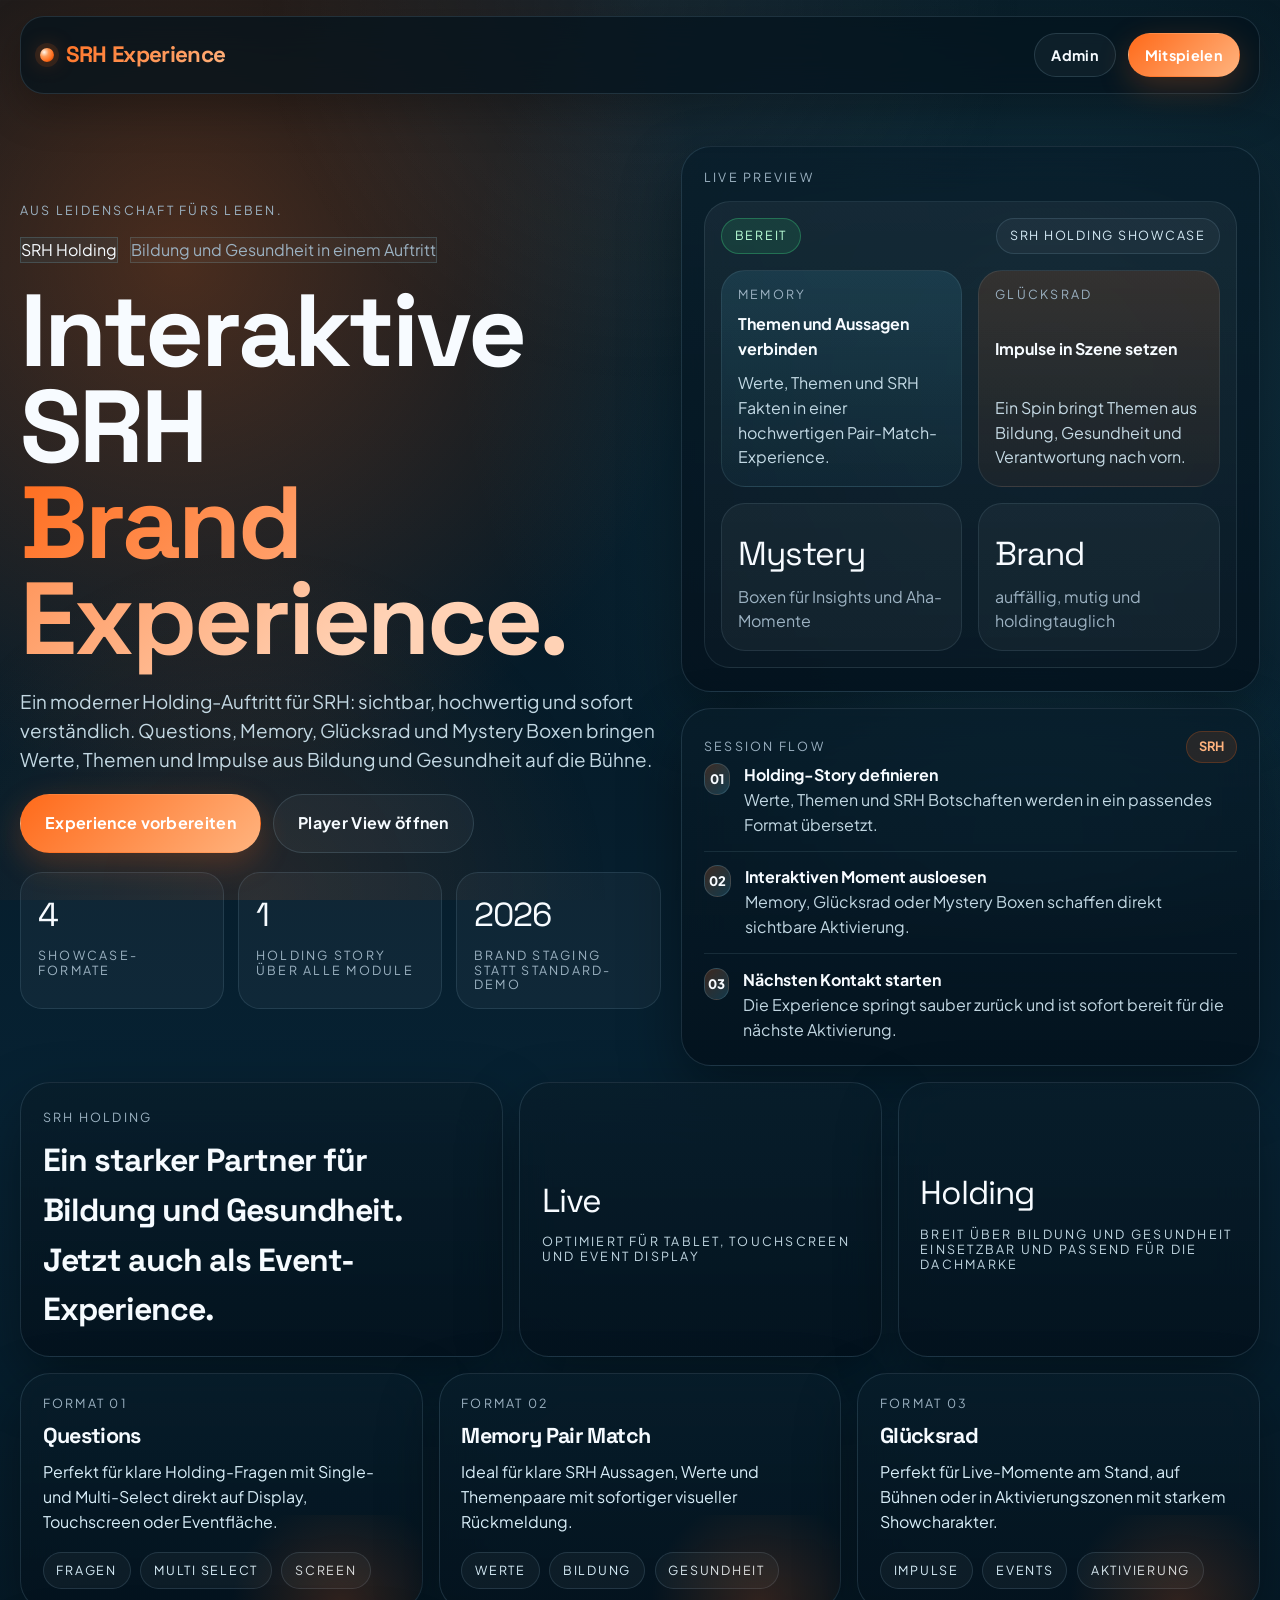
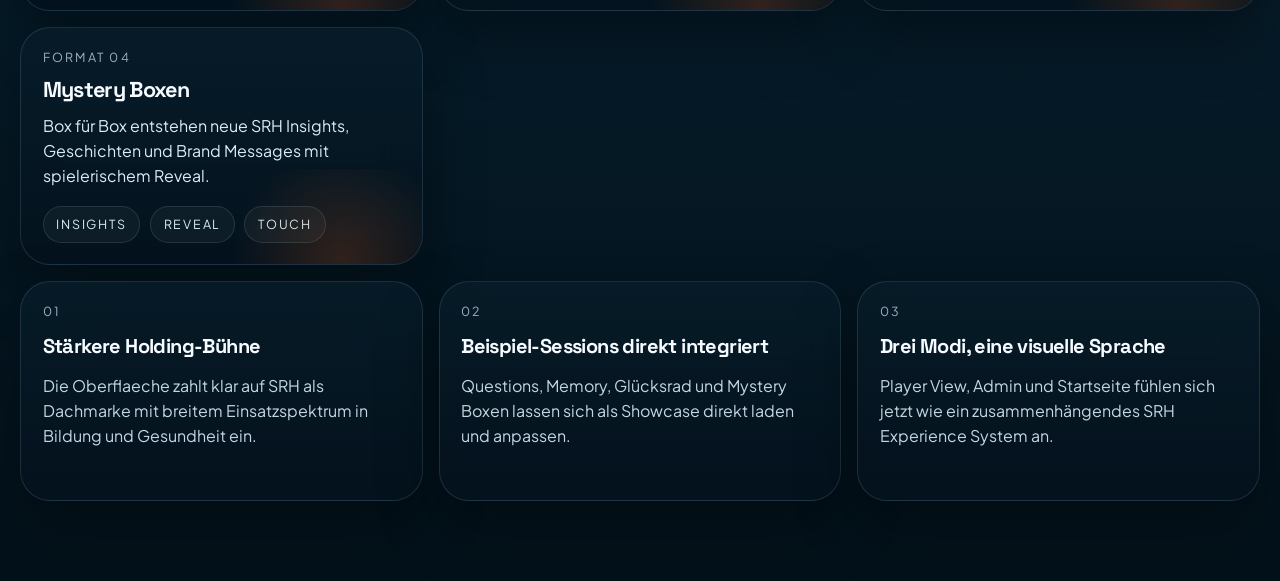
==== commit 7085b4c4: "update local storage und import" ====
--- a/index.html
+++ b/index.html
@@ -26,7 +26,7 @@
     <main class="container landing-main">
       <section class="landing-grid">
         <div class="hero-copy">
-          <div class="hero-kicker">Aus Leidenschaft fuers Leben.</div>
+          <div class="hero-kicker">Aus Leidenschaft fürs Leben.</div>
           <div class="hero-badges">
             <span class="hero-badge">SRH Holding</span>
             <span class="hero-badge hero-badge-muted">Bildung und Gesundheit in einem Auftritt</span>
@@ -37,13 +37,13 @@
           </h1>
 
           <p class="hero-sub">
-            Ein moderner Holding-Auftritt fuer SRH: sichtbar, hochwertig und sofort verstaendlich.
-            Questions, Memory, Gluecksrad und Mystery Boxen bringen Werte, Themen und Impulse aus Bildung und Gesundheit auf die Buehne.
+            Ein moderner Holding-Auftritt für SRH: sichtbar, hochwertig und sofort verständlich.
+            Questions, Memory, Glücksrad und Mystery Boxen bringen Werte, Themen und Impulse aus Bildung und Gesundheit auf die Bühne.
           </p>
 
           <div class="hero-cta">
             <a href="admin.html" class="btn btn-primary btn-lg">Experience vorbereiten</a>
-            <a href="play.html" class="btn btn-ghost btn-lg">Player View oeffnen</a>
+            <a href="play.html" class="btn btn-ghost btn-lg">Player View öffnen</a>
           </div>
 
           <div class="hero-metrics">
@@ -53,7 +53,7 @@
             </article>
             <article class="metric-card">
               <span class="metric-value">1</span>
-              <span class="metric-label">Holding Story ueber alle Module</span>
+              <span class="metric-label">Holding Story über alle Module</span>
             </article>
             <article class="metric-card">
               <span class="metric-value">2026</span>
@@ -78,17 +78,17 @@
                   <p>Werte, Themen und SRH Fakten in einer hochwertigen Pair-Match-Experience.</p>
                 </div>
                 <div class="showcase-block showcase-block-accent">
-                  <span class="showcase-label">Gluecksrad</span>
+                  <span class="showcase-label">Glücksrad</span>
                   <strong>Impulse in Szene setzen</strong>
                   <p>Ein Spin bringt Themen aus Bildung, Gesundheit und Verantwortung nach vorn.</p>
                 </div>
                 <div class="showcase-stat">
                   <span class="showcase-stat-value">Mystery</span>
-                  <span class="showcase-stat-label">Boxen fuer Insights und Aha-Momente</span>
+                  <span class="showcase-stat-label">Boxen für Insights und Aha-Momente</span>
                 </div>
                 <div class="showcase-stat">
                   <span class="showcase-stat-value">Brand</span>
-                  <span class="showcase-stat-label">auffaellig, mutig und holdingtauglich</span>
+                  <span class="showcase-stat-label">auffällig, mutig und holdingtauglich</span>
                 </div>
               </div>
             </div>
@@ -105,21 +105,21 @@
                 <span class="mini-step">01</span>
                 <div>
                   <strong>Holding-Story definieren</strong>
-                  <p>Werte, Themen und SRH Botschaften werden in ein passendes Format uebersetzt.</p>
+                  <p>Werte, Themen und SRH Botschaften werden in ein passendes Format übersetzt.</p>
                 </div>
               </div>
               <div class="mini-preview-row">
                 <span class="mini-step">02</span>
                 <div>
                   <strong>Interaktiven Moment ausloesen</strong>
-                  <p>Memory, Gluecksrad oder Mystery Boxen schaffen direkt sichtbare Aktivierung.</p>
+                  <p>Memory, Glücksrad oder Mystery Boxen schaffen direkt sichtbare Aktivierung.</p>
                 </div>
               </div>
               <div class="mini-preview-row">
                 <span class="mini-step">03</span>
                 <div>
-                  <strong>Naechsten Kontakt starten</strong>
-                  <p>Die Experience springt sauber zurueck und ist sofort bereit fuer die naechste Aktivierung.</p>
+                  <strong>Nächsten Kontakt starten</strong>
+                  <p>Die Experience springt sauber zurück und ist sofort bereit für die nächste Aktivierung.</p>
                 </div>
               </div>
             </div>
@@ -130,15 +130,15 @@
       <section class="landing-band">
         <article class="glass-panel band-card">
           <span class="section-kicker">SRH Holding</span>
-          <h2>Ein starker Partner fuer Bildung und Gesundheit. Jetzt auch als Event-Experience.</h2>
+          <h2>Ein starker Partner für Bildung und Gesundheit. Jetzt auch als Event-Experience.</h2>
         </article>
         <article class="glass-panel band-stat">
           <span class="band-stat-value">Live</span>
-          <span class="band-stat-label">optimiert fuer Tablet, Touchscreen und Event Display</span>
+          <span class="band-stat-label">optimiert für Tablet, Touchscreen und Event Display</span>
         </article>
         <article class="glass-panel band-stat">
           <span class="band-stat-value">Holding</span>
-          <span class="band-stat-label">breit ueber Bildung und Gesundheit einsetzbar und passend fuer die Dachmarke</span>
+          <span class="band-stat-label">breit über Bildung und Gesundheit einsetzbar und passend für die Dachmarke</span>
         </article>
       </section>
 
@@ -146,7 +146,7 @@
         <article class="glass-panel experience-mode-card">
           <span class="feature-index">Format 01</span>
           <h3>Questions</h3>
-          <p>Perfekt fuer klare Holding-Fragen mit Single- und Multi-Select direkt auf Display, Touchscreen oder Eventflaeche.</p>
+          <p>Perfekt für klare Holding-Fragen mit Single- und Multi-Select direkt auf Display, Touchscreen oder Eventfläche.</p>
           <div class="mode-preview-list">
             <span class="status-pill">Fragen</span>
             <span class="status-pill">Multi Select</span>
@@ -156,7 +156,7 @@
         <article class="glass-panel experience-mode-card">
           <span class="feature-index">Format 02</span>
           <h3>Memory Pair Match</h3>
-          <p>Ideal fuer klare SRH Aussagen, Werte und Themenpaare mit sofortiger visueller Rueckmeldung.</p>
+          <p>Ideal für klare SRH Aussagen, Werte und Themenpaare mit sofortiger visueller Rückmeldung.</p>
           <div class="mode-preview-list">
             <span class="status-pill">Werte</span>
             <span class="status-pill">Bildung</span>
@@ -165,8 +165,8 @@
         </article>
         <article class="glass-panel experience-mode-card">
           <span class="feature-index">Format 03</span>
-          <h3>Gluecksrad</h3>
-          <p>Perfekt fuer Live-Momente am Stand, auf Buehnen oder in Aktivierungszonen mit starkem Showcharakter.</p>
+          <h3>Glücksrad</h3>
+          <p>Perfekt für Live-Momente am Stand, auf Bühnen oder in Aktivierungszonen mit starkem Showcharakter.</p>
           <div class="mode-preview-list">
             <span class="status-pill">Impulse</span>
             <span class="status-pill">Events</span>
@@ -176,7 +176,7 @@
         <article class="glass-panel experience-mode-card">
           <span class="feature-index">Format 04</span>
           <h3>Mystery Boxen</h3>
-          <p>Box fuer Box entstehen neue SRH Insights, Geschichten und Brand Messages mit spielerischem Reveal.</p>
+          <p>Box für Box entstehen neue SRH Insights, Geschichten und Brand Messages mit spielerischem Reveal.</p>
           <div class="mode-preview-list">
             <span class="status-pill">Insights</span>
             <span class="status-pill">Reveal</span>
@@ -188,18 +188,18 @@
       <section class="landing-feature-grid">
         <article class="glass-panel feature-card">
           <span class="feature-index">01</span>
-          <h3>Staerkere Holding-Buehne</h3>
+          <h3>Stärkere Holding-Bühne</h3>
           <p>Die Oberflaeche zahlt klar auf SRH als Dachmarke mit breitem Einsatzspektrum in Bildung und Gesundheit ein.</p>
         </article>
         <article class="glass-panel feature-card">
           <span class="feature-index">02</span>
           <h3>Beispiel-Sessions direkt integriert</h3>
-          <p>Questions, Memory, Gluecksrad und Mystery Boxen lassen sich als Showcase direkt laden und anpassen.</p>
+          <p>Questions, Memory, Glücksrad und Mystery Boxen lassen sich als Showcase direkt laden und anpassen.</p>
         </article>
         <article class="glass-panel feature-card">
           <span class="feature-index">03</span>
           <h3>Drei Modi, eine visuelle Sprache</h3>
-          <p>Player View, Admin und Startseite fuehlen sich jetzt wie ein zusammenhaengendes SRH Experience System an.</p>
+          <p>Player View, Admin und Startseite fühlen sich jetzt wie ein zusammenhängendes SRH Experience System an.</p>
         </article>
       </section>
     </main>
--- a/css/style.css
+++ b/css/style.css
@@ -1854,6 +1854,111 @@
   gap: 1rem;
 }
 
+.saved-session-panel {
+  padding: 1.35rem;
+  display: flex;
+  flex-direction: column;
+  gap: 1rem;
+}
+
+.storage-warning {
+  border: 1px solid rgba(255, 188, 94, 0.26);
+  border-radius: 24px;
+  padding: 1rem 1.1rem;
+  background: rgba(255, 188, 94, 0.08);
+  color: var(--primary-light);
+}
+
+.storage-warning strong {
+  display: block;
+  margin-bottom: 0.35rem;
+  color: #fff;
+}
+
+.storage-warning p + p {
+  margin-top: 0.45rem;
+}
+
+.library-sync-note {
+  color: var(--muted);
+}
+
+.saved-quizzes-list {
+  display: grid;
+  grid-template-columns: repeat(2, minmax(0, 1fr));
+  gap: 0.85rem;
+}
+
+.saved-quiz-card {
+  border: 1px solid rgba(152, 193, 215, 0.14);
+  border-radius: 28px;
+  padding: 1.15rem;
+  background: linear-gradient(180deg, rgba(255, 255, 255, 0.045), rgba(255, 255, 255, 0.018));
+  display: flex;
+  flex-direction: column;
+  gap: 0.85rem;
+}
+
+.saved-quiz-card.is-active {
+  border-color: rgba(255, 106, 26, 0.34);
+  box-shadow: inset 0 0 0 1px rgba(255, 106, 26, 0.16);
+}
+
+.saved-quiz-head {
+  display: flex;
+  align-items: flex-start;
+  justify-content: space-between;
+  gap: 1rem;
+}
+
+.saved-quiz-copy {
+  display: flex;
+  flex-direction: column;
+  gap: 0.55rem;
+}
+
+.saved-quiz-copy h3 {
+  font-size: 1.15rem;
+  line-height: 1.15;
+}
+
+.saved-quiz-count {
+  border-radius: 999px;
+  padding: 0.45rem 0.75rem;
+  background: rgba(255, 255, 255, 0.05);
+  border: 1px solid rgba(152, 193, 215, 0.14);
+  color: var(--primary-light);
+  font-size: 0.9rem;
+  white-space: nowrap;
+}
+
+.saved-quiz-stats {
+  display: flex;
+  flex-wrap: wrap;
+  gap: 0.55rem;
+}
+
+.saved-quiz-meta {
+  color: var(--muted);
+}
+
+.saved-quiz-actions {
+  display: flex;
+  flex-wrap: wrap;
+  gap: 0.7rem;
+  margin-top: auto;
+}
+
+.saved-quizzes-empty {
+  border: 1px dashed rgba(152, 193, 215, 0.18);
+  border-radius: 24px;
+  padding: 1.15rem;
+  color: var(--muted);
+  display: flex;
+  flex-direction: column;
+  gap: 0.35rem;
+}
+
 .example-session-card {
   border: 1px solid rgba(152, 193, 215, 0.14);
   border-radius: 28px;
@@ -2214,7 +2319,8 @@
   .mode-stage-head,
   .wheel-layout,
   .experience-gallery,
-  .example-session-grid {
+  .example-session-grid,
+  .saved-quizzes-list {
     grid-template-columns: 1fr;
   }
 
@@ -2307,7 +2413,8 @@
   .quiz-question-card,
   .memory-stage,
   .mode-stage,
-  .example-session-panel {
+  .example-session-panel,
+  .saved-session-panel {
     padding: 1rem;
   }
 
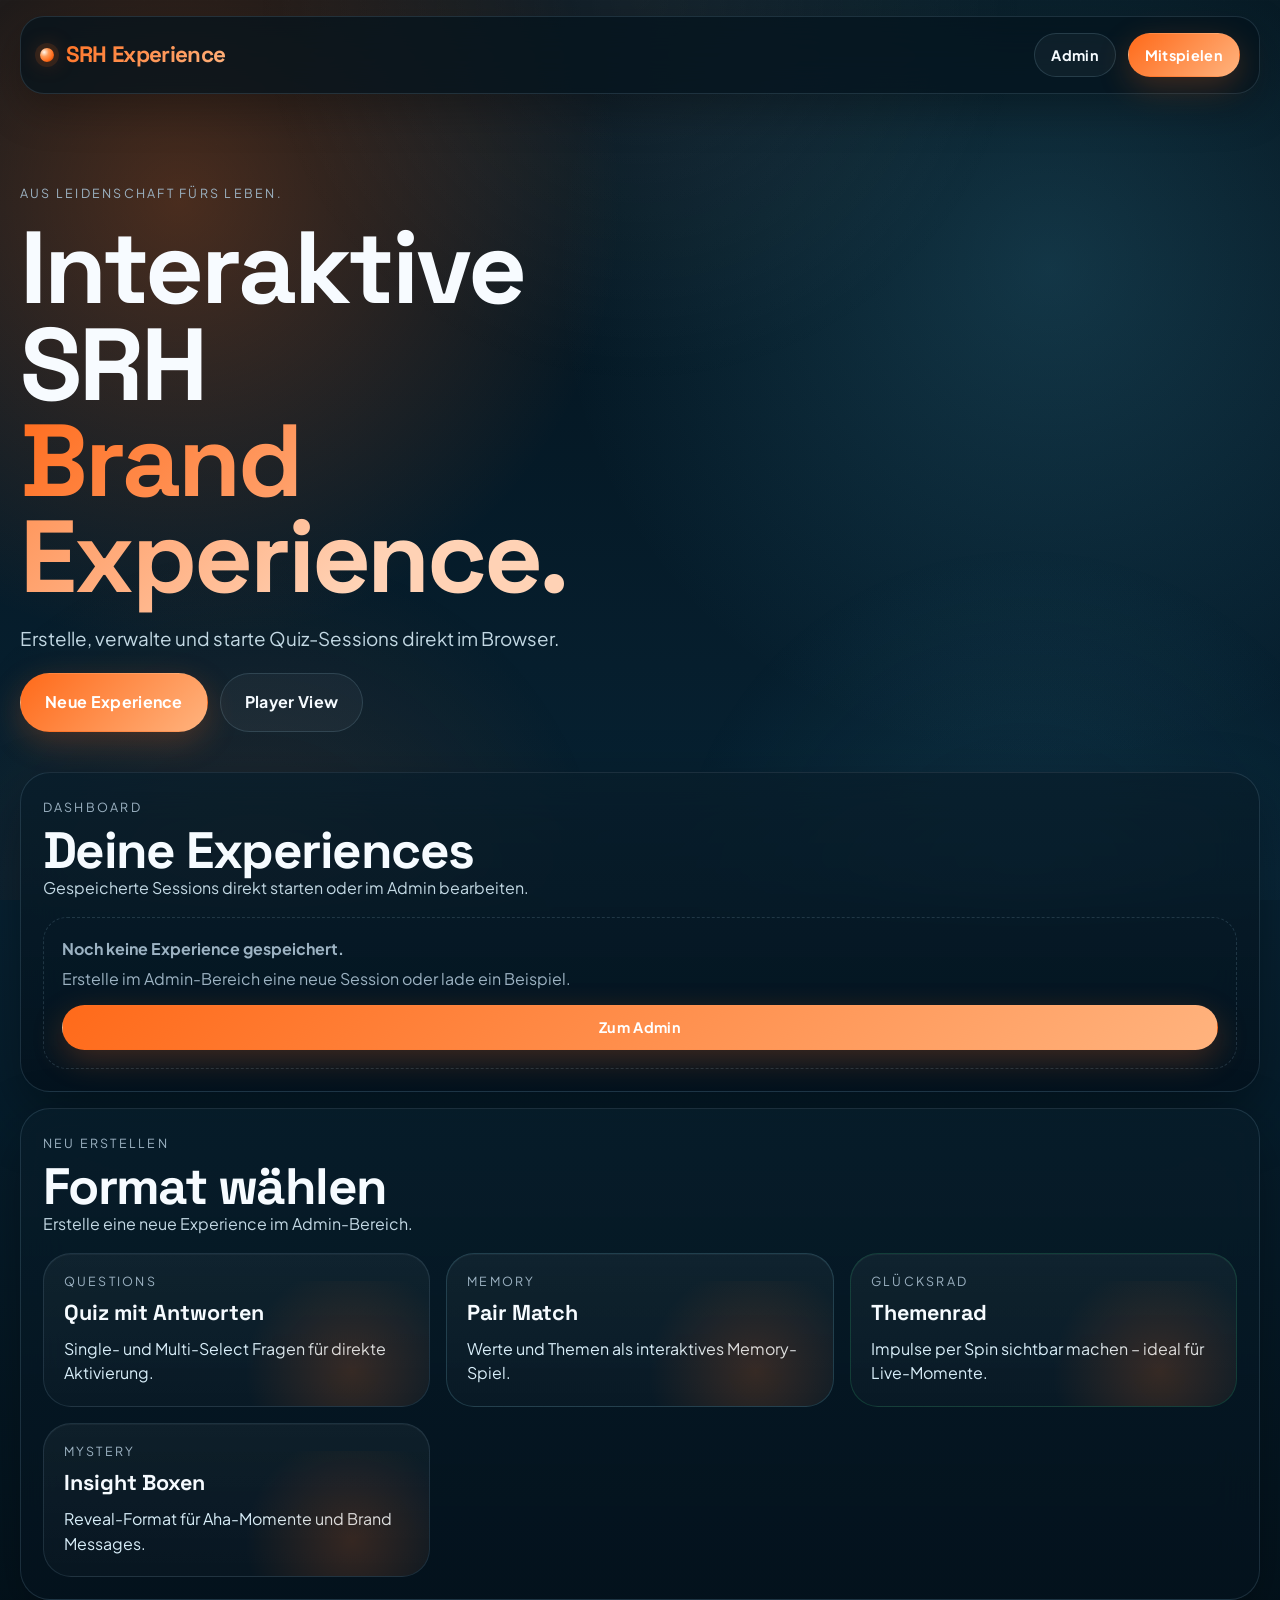
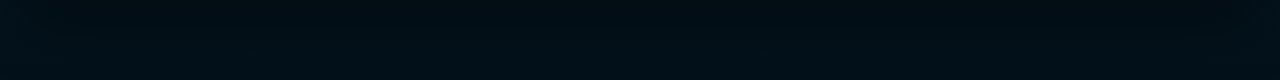
==== commit 29af149a: "chore : remove unneeded panels" ====
--- a/index.html
+++ b/index.html
@@ -3,7 +3,7 @@
 <head>
   <meta charset="UTF-8" />
   <meta name="viewport" content="width=device-width, initial-scale=1.0, viewport-fit=cover" />
-  <title>SRH Experience – Holding Event Mode</title>
+  <title>SRH Experience – Dashboard</title>
   <link rel="preconnect" href="https://fonts.googleapis.com" />
   <link rel="preconnect" href="https://fonts.gstatic.com" crossorigin />
   <link href="https://fonts.googleapis.com/css2?family=Plus+Jakarta+Sans:wght@400;500;600;700;800&family=Space+Grotesk:wght@500;700&display=swap" rel="stylesheet" />
@@ -24,188 +24,148 @@
     </nav>
 
     <main class="container landing-main">
-      <section class="landing-grid">
+      <section class="landing-grid" style="min-height:auto; padding: 2.5rem 0 1.5rem;">
         <div class="hero-copy">
           <div class="hero-kicker">Aus Leidenschaft fürs Leben.</div>
-          <div class="hero-badges">
-            <span class="hero-badge">SRH Holding</span>
-            <span class="hero-badge hero-badge-muted">Bildung und Gesundheit in einem Auftritt</span>
-          </div>
-
           <h1 class="hero-title">
             Interaktive SRH<br><span class="accent">Brand Experience.</span>
           </h1>
+          <p class="hero-sub">
+            Erstelle, verwalte und starte Quiz-Sessions direkt im Browser.
+          </p>
+          <div class="hero-cta">
+            <a href="admin.html" class="btn btn-primary btn-lg">Neue Experience</a>
+            <a href="play.html" class="btn btn-ghost btn-lg">Player View</a>
+          </div>
+        </div>
+      </section>
 
-          <p class="hero-sub">
-            Ein moderner Holding-Auftritt für SRH: sichtbar, hochwertig und sofort verständlich.
-            Questions, Memory, Glücksrad und Mystery Boxen bringen Werte, Themen und Impulse aus Bildung und Gesundheit auf die Bühne.
-          </p>
+      <section class="glass-panel saved-session-panel" id="dashboard-panel">
+        <div class="questions-toolbar">
+          <div>
+            <span class="section-kicker">Dashboard</span>
+            <h2>Deine Experiences</h2>
+            <p>Gespeicherte Sessions direkt starten oder im Admin bearbeiten.</p>
+          </div>
+        </div>
+        <div id="dashboard-quiz-list" class="saved-quizzes-list"></div>
+      </section>
 
-          <div class="hero-cta">
-            <a href="admin.html" class="btn btn-primary btn-lg">Experience vorbereiten</a>
-            <a href="play.html" class="btn btn-ghost btn-lg">Player View öffnen</a>
-          </div>
-
-          <div class="hero-metrics">
-            <article class="metric-card">
-              <span class="metric-value">4</span>
-              <span class="metric-label">Showcase-Formate</span>
-            </article>
-            <article class="metric-card">
-              <span class="metric-value">1</span>
-              <span class="metric-label">Holding Story über alle Module</span>
-            </article>
-            <article class="metric-card">
-              <span class="metric-value">2026</span>
-              <span class="metric-label">Brand Staging statt Standard-Demo</span>
-            </article>
+      <section class="glass-panel example-session-panel" style="margin-top:1rem;">
+        <div class="questions-toolbar">
+          <div>
+            <span class="section-kicker">Neu erstellen</span>
+            <h2>Format wählen</h2>
+            <p>Erstelle eine neue Experience im Admin-Bereich.</p>
           </div>
         </div>
 
-        <div class="hero-stage">
-          <article class="glass-panel showcase-panel">
-            <div class="panel-kicker">Live Preview</div>
-            <div class="showcase-surface">
-              <div class="showcase-topline">
-                <span class="status-pill status-live">bereit</span>
-                <span class="status-pill">SRH Holding Showcase</span>
-              </div>
-
-              <div class="showcase-grid">
-                <div class="showcase-block showcase-block-primary">
-                  <span class="showcase-label">Memory</span>
-                  <strong>Themen und Aussagen verbinden</strong>
-                  <p>Werte, Themen und SRH Fakten in einer hochwertigen Pair-Match-Experience.</p>
-                </div>
-                <div class="showcase-block showcase-block-accent">
-                  <span class="showcase-label">Glücksrad</span>
-                  <strong>Impulse in Szene setzen</strong>
-                  <p>Ein Spin bringt Themen aus Bildung, Gesundheit und Verantwortung nach vorn.</p>
-                </div>
-                <div class="showcase-stat">
-                  <span class="showcase-stat-value">Mystery</span>
-                  <span class="showcase-stat-label">Boxen für Insights und Aha-Momente</span>
-                </div>
-                <div class="showcase-stat">
-                  <span class="showcase-stat-value">Brand</span>
-                  <span class="showcase-stat-label">auffällig, mutig und holdingtauglich</span>
-                </div>
-              </div>
-            </div>
-          </article>
-
-          <article class="glass-panel mini-preview">
-            <div class="mini-preview-head">
-              <span class="panel-kicker">Session Flow</span>
-              <span class="mini-preview-tag">SRH</span>
-            </div>
-
-            <div class="mini-preview-stack">
-              <div class="mini-preview-row">
-                <span class="mini-step">01</span>
-                <div>
-                  <strong>Holding-Story definieren</strong>
-                  <p>Werte, Themen und SRH Botschaften werden in ein passendes Format übersetzt.</p>
-                </div>
-              </div>
-              <div class="mini-preview-row">
-                <span class="mini-step">02</span>
-                <div>
-                  <strong>Interaktiven Moment ausloesen</strong>
-                  <p>Memory, Glücksrad oder Mystery Boxen schaffen direkt sichtbare Aktivierung.</p>
-                </div>
-              </div>
-              <div class="mini-preview-row">
-                <span class="mini-step">03</span>
-                <div>
-                  <strong>Nächsten Kontakt starten</strong>
-                  <p>Die Experience springt sauber zurück und ist sofort bereit für die nächste Aktivierung.</p>
-                </div>
-              </div>
-            </div>
-          </article>
+        <div class="example-session-grid">
+          <a class="example-session-card" href="admin.html">
+            <span class="feature-index">Questions</span>
+            <strong>Quiz mit Antworten</strong>
+            <p>Single- und Multi-Select Fragen für direkte Aktivierung.</p>
+          </a>
+          <a class="example-session-card" href="admin.html">
+            <span class="feature-index">Memory</span>
+            <strong>Pair Match</strong>
+            <p>Werte und Themen als interaktives Memory-Spiel.</p>
+          </a>
+          <a class="example-session-card" href="admin.html">
+            <span class="feature-index">Glücksrad</span>
+            <strong>Themenrad</strong>
+            <p>Impulse per Spin sichtbar machen – ideal für Live-Momente.</p>
+          </a>
+          <a class="example-session-card" href="admin.html">
+            <span class="feature-index">Mystery</span>
+            <strong>Insight Boxen</strong>
+            <p>Reveal-Format für Aha-Momente und Brand Messages.</p>
+          </a>
         </div>
-      </section>
-
-      <section class="landing-band">
-        <article class="glass-panel band-card">
-          <span class="section-kicker">SRH Holding</span>
-          <h2>Ein starker Partner für Bildung und Gesundheit. Jetzt auch als Event-Experience.</h2>
-        </article>
-        <article class="glass-panel band-stat">
-          <span class="band-stat-value">Live</span>
-          <span class="band-stat-label">optimiert für Tablet, Touchscreen und Event Display</span>
-        </article>
-        <article class="glass-panel band-stat">
-          <span class="band-stat-value">Holding</span>
-          <span class="band-stat-label">breit über Bildung und Gesundheit einsetzbar und passend für die Dachmarke</span>
-        </article>
-      </section>
-
-      <section class="experience-gallery">
-        <article class="glass-panel experience-mode-card">
-          <span class="feature-index">Format 01</span>
-          <h3>Questions</h3>
-          <p>Perfekt für klare Holding-Fragen mit Single- und Multi-Select direkt auf Display, Touchscreen oder Eventfläche.</p>
-          <div class="mode-preview-list">
-            <span class="status-pill">Fragen</span>
-            <span class="status-pill">Multi Select</span>
-            <span class="status-pill">Screen</span>
-          </div>
-        </article>
-        <article class="glass-panel experience-mode-card">
-          <span class="feature-index">Format 02</span>
-          <h3>Memory Pair Match</h3>
-          <p>Ideal für klare SRH Aussagen, Werte und Themenpaare mit sofortiger visueller Rückmeldung.</p>
-          <div class="mode-preview-list">
-            <span class="status-pill">Werte</span>
-            <span class="status-pill">Bildung</span>
-            <span class="status-pill">Gesundheit</span>
-          </div>
-        </article>
-        <article class="glass-panel experience-mode-card">
-          <span class="feature-index">Format 03</span>
-          <h3>Glücksrad</h3>
-          <p>Perfekt für Live-Momente am Stand, auf Bühnen oder in Aktivierungszonen mit starkem Showcharakter.</p>
-          <div class="mode-preview-list">
-            <span class="status-pill">Impulse</span>
-            <span class="status-pill">Events</span>
-            <span class="status-pill">Aktivierung</span>
-          </div>
-        </article>
-        <article class="glass-panel experience-mode-card">
-          <span class="feature-index">Format 04</span>
-          <h3>Mystery Boxen</h3>
-          <p>Box für Box entstehen neue SRH Insights, Geschichten und Brand Messages mit spielerischem Reveal.</p>
-          <div class="mode-preview-list">
-            <span class="status-pill">Insights</span>
-            <span class="status-pill">Reveal</span>
-            <span class="status-pill">Touch</span>
-          </div>
-        </article>
-      </section>
-
-      <section class="landing-feature-grid">
-        <article class="glass-panel feature-card">
-          <span class="feature-index">01</span>
-          <h3>Stärkere Holding-Bühne</h3>
-          <p>Die Oberflaeche zahlt klar auf SRH als Dachmarke mit breitem Einsatzspektrum in Bildung und Gesundheit ein.</p>
-        </article>
-        <article class="glass-panel feature-card">
-          <span class="feature-index">02</span>
-          <h3>Beispiel-Sessions direkt integriert</h3>
-          <p>Questions, Memory, Glücksrad und Mystery Boxen lassen sich als Showcase direkt laden und anpassen.</p>
-        </article>
-        <article class="glass-panel feature-card">
-          <span class="feature-index">03</span>
-          <h3>Drei Modi, eine visuelle Sprache</h3>
-          <p>Player View, Admin und Startseite fühlen sich jetzt wie ein zusammenhängendes SRH Experience System an.</p>
-        </article>
       </section>
     </main>
   </div>
-  
+
   <script src="js/common.js"></script>
-  <script>document.addEventListener('DOMContentLoaded', () => initStars('stars'));</script>
+  <script>
+    function formatDate(value) {
+      const d = new Date(value);
+      if (Number.isNaN(d.getTime())) return 'unbekannt';
+      return d.toLocaleString('de-DE', { dateStyle: 'short', timeStyle: 'short' });
+    }
+
+    function esc(str) {
+      const d = document.createElement('div');
+      d.textContent = String(str ?? '');
+      return d.innerHTML;
+    }
+
+    function renderDashboard() {
+      const list = document.getElementById('dashboard-quiz-list');
+      if (!list) return;
+
+      const quizzes = QuizStore.all().sort((a, b) => {
+        const ta = new Date(a.updatedAt || a.createdAt || 0).getTime();
+        const tb = new Date(b.updatedAt || b.createdAt || 0).getTime();
+        return tb - ta;
+      });
+
+      if (!quizzes.length) {
+        list.innerHTML = `
+          <div class="saved-quizzes-empty" style="grid-column: 1 / -1;">
+            <strong>Noch keine Experience gespeichert.</strong>
+            <p>Erstelle im Admin-Bereich eine neue Session oder lade ein Beispiel.</p>
+            <a href="admin.html" class="btn btn-primary btn-sm" style="margin-top:0.5rem; display:inline-flex;">Zum Admin</a>
+          </div>
+        `;
+        return;
+      }
+
+      const modeLabels = { quiz: 'Questions', memory: 'Memory', wheel: 'Glücksrad', mystery: 'Mystery' };
+
+      list.innerHTML = quizzes.map(q => {
+        const modeLabel = modeLabels[q.mode] || q.mode;
+        return `
+          <article class="saved-quiz-card">
+            <div class="saved-quiz-head">
+              <div class="saved-quiz-copy">
+                <span class="status-pill status-soft">${esc(modeLabel)}</span>
+                <h3>${esc(q.title || 'Unbenannte Experience')}</h3>
+              </div>
+              <span class="saved-quiz-count">${q.questions?.length || 0} Einträge</span>
+            </div>
+            <div class="saved-quiz-stats">
+              <span class="status-pill">Gespeichert</span>
+              <span class="status-pill status-soft">${esc(formatDate(q.updatedAt || q.createdAt))}</span>
+            </div>
+            <div class="saved-quiz-actions">
+              <a href="admin.html" class="btn btn-secondary btn-sm" onclick="AdminStateStore.setCurrentQuizId('${q.id}')">Bearbeiten</a>
+              <a href="play.html" class="btn btn-primary btn-sm" onclick="activateAndPlay('${q.id}')">▶ Starten</a>
+            </div>
+          </article>
+        `;
+      }).join('');
+    }
+
+    function activateAndPlay(quizId) {
+      const quiz = QuizStore.get(quizId);
+      if (!quiz) return;
+      const game = {
+        code: 'GAME-' + Math.floor(Math.random() * 9999),
+        quizId: quiz.id,
+        mode: quiz.mode,
+        status: 'ready',
+        lastResult: null
+      };
+      GameStore.set(game.code, game);
+      ActiveGameStore.set(game.code);
+      AdminStateStore.setCurrentQuizId(quiz.id);
+    }
+
+    document.addEventListener('DOMContentLoaded', () => {
+      initStars('stars');
+      renderDashboard();
+    });
+  </script>
 </body>
-</html>+</html>
--- a/css/style.css
+++ b/css/style.css
@@ -2790,4 +2790,20 @@
   .memory-grid {
     grid-template-columns: repeat(2, minmax(0, 1fr));
   }
-}+}
+/* ---------- Dashboard additions ---------- */
+.example-session-card {
+  text-decoration: none;
+}
+
+.saved-quiz-actions a {
+  text-decoration: none;
+}
+
+#dashboard-panel {
+  margin-top: 1rem;
+}
+
+#dashboard-panel .saved-quizzes-list {
+  grid-template-columns: repeat(auto-fill, minmax(280px, 1fr));
+}
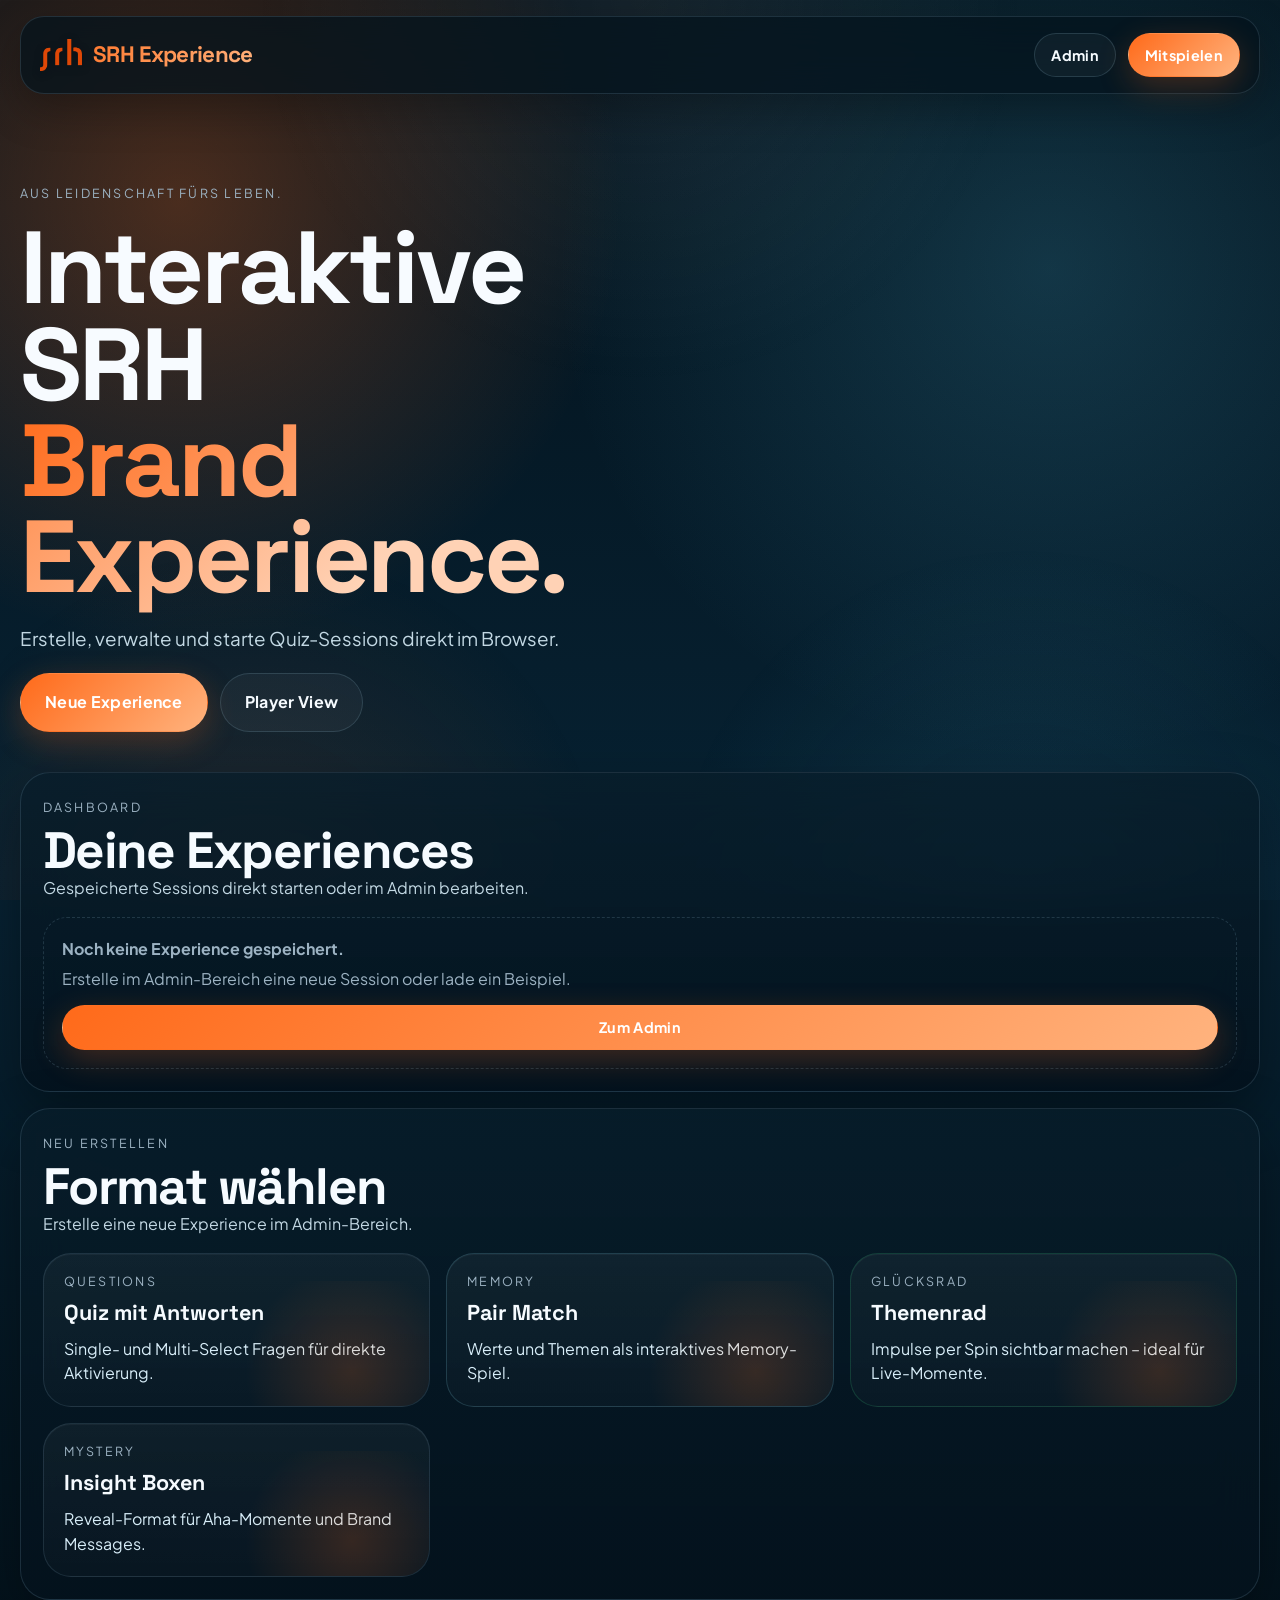
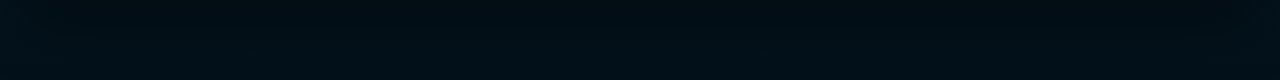
==== commit 4d8436fb: "new stuff" ====
--- a/index.html
+++ b/index.html
@@ -14,7 +14,7 @@
   <div class="landing-shell">
     <nav class="navbar">
       <a href="index.html" class="logo logo-link">
-        <span class="logo-orb"></span>
+        <img src="logo/SRH_Logo_sRGB_Orange_150dpi.png" alt="SRH Logo" class="logo-img" />
         <span>SRH Experience</span>
       </a>
       <div class="nav-links">
--- a/css/style.css
+++ b/css/style.css
@@ -824,6 +824,13 @@
   box-shadow: 0 0 0 5px rgba(255, 106, 26, 0.12), 0 0 22px rgba(255, 106, 26, 0.42);
 }
 
+.logo-img {
+  height: 32px;
+  width: auto;
+  object-fit: contain;
+  filter: drop-shadow(0 2px 4px rgba(0,0,0,0.3));
+}
+
 .nav-links {
   display: flex;
   gap: 0.75rem;
@@ -1652,7 +1659,6 @@
 }
 
 .memory-card,
-.mystery-card,
 .sound-toggle,
 .btn {
   touch-action: manipulation;
@@ -1782,8 +1788,7 @@
 }
 
 .experience-gallery,
-.example-session-grid,
-.mystery-grid {
+.example-session-grid {
   display: grid;
   gap: 1rem;
 }
@@ -1813,8 +1818,7 @@
 
 .experience-mode-card::after,
 .example-session-card::after,
-.wheel-result-card::after,
-.mystery-card::after {
+.wheel-result-card::after {
   content: '';
   position: absolute;
   inset: auto -12% -36% 48%;
@@ -1824,8 +1828,7 @@
 }
 
 .experience-mode-card h3,
-.example-session-card strong,
-.mystery-card strong {
+.example-session-card strong {
   font-family: 'Space Grotesk', 'Plus Jakarta Sans', sans-serif;
   font-size: 1.35rem;
   line-height: 1.02;
@@ -1835,7 +1838,6 @@
 .example-session-card p,
 .wheel-result-card p,
 .wheel-segment-item p,
-.mystery-card p,
 .mode-stage-copy p {
   color: var(--primary-light);
 }
@@ -2200,85 +2202,7 @@
   opacity: 0.72;
 }
 
-.mystery-grid {
-  grid-template-columns: repeat(3, minmax(0, 1fr));
-}
-
-.mystery-card {
-  position: relative;
-  min-height: clamp(168px, 18vw, 210px);
-  padding: 1rem;
-  border-radius: 26px;
-  border: 1px solid rgba(152, 193, 215, 0.14);
-  background: linear-gradient(180deg, rgba(255, 255, 255, 0.045), rgba(255, 255, 255, 0.02));
-  box-shadow: inset 0 1px 0 rgba(255, 255, 255, 0.05);
-  color: var(--text);
-  text-align: left;
-  display: flex;
-  flex-direction: column;
-  gap: 0.8rem;
-  transition: transform 0.28s ease, border-color 0.28s ease, box-shadow 0.28s ease, background 0.28s ease;
-  contain: layout paint;
-}
-
-.mystery-card:hover {
-  transform: translateY(-4px);
-  border-color: rgba(255, 106, 26, 0.24);
-}
-
-.mystery-card.is-open {
-  border-color: rgba(58, 211, 126, 0.3);
-  background: linear-gradient(180deg, rgba(58, 211, 126, 0.12), rgba(255, 255, 255, 0.03));
-  box-shadow: 0 18px 42px rgba(11, 37, 28, 0.26);
-}
-
-.mystery-card.is-opening {
-  animation: mystery-box-pulse 0.72s var(--ease-bounce);
-}
-
-@keyframes mystery-box-pulse {
-  0% {
-    transform: scale(1);
-  }
-  45% {
-    transform: scale(0.98);
-  }
-  100% {
-    transform: scale(1.03);
-  }
-}
-
-.mystery-card p {
-  font-size: clamp(0.92rem, 1.1vw, 1rem);
-  line-height: 1.34;
-  display: -webkit-box;
-  -webkit-line-clamp: 4;
-  -webkit-box-orient: vertical;
-  overflow: hidden;
-}
-
-.mystery-card-state {
-  margin-top: auto;
-  display: inline-flex;
-  align-items: center;
-  justify-content: center;
-  align-self: flex-start;
-  padding: 0.5rem 0.82rem;
-  border-radius: 999px;
-  border: 1px solid rgba(152, 193, 215, 0.16);
-  background: rgba(255, 255, 255, 0.05);
-  color: var(--primary-light);
-  font-size: 0.78rem;
-  line-height: 1;
-  text-transform: uppercase;
-  letter-spacing: 0.14em;
-}
-
-.mystery-card.is-open .mystery-card-state {
-  border-color: rgba(58, 211, 126, 0.28);
-  background: rgba(58, 211, 126, 0.12);
-  color: #ceffe1;
-}
+
 
 .toast.info {
   border-color: rgba(132, 217, 239, 0.22);
@@ -2324,9 +2248,7 @@
     grid-template-columns: 1fr;
   }
 
-  .mystery-grid {
-    grid-template-columns: repeat(2, minmax(0, 1fr));
-  }
+
 
   .memory-header {
     min-width: 0;
@@ -2350,8 +2272,7 @@
   .editor-split-grid,
   .answers-grid,
   .quiz-answer-grid,
-  .showcase-grid,
-  .mystery-grid {
+  .showcase-grid {
     grid-template-columns: 1fr;
   }
 
@@ -2442,7 +2363,6 @@
   .memory-card:not(.flipped):not(.matched):hover .memory-card-inner,
   .memory-card:not(.flipped):not(.matched):active .memory-card-inner,
   .memory-card.flipped:hover .memory-card-inner,
-  .mystery-card:hover,
   .example-session-card:hover,
   .quiz-answer-card.is-selected {
     transform: none;
@@ -2459,8 +2379,7 @@
   .quiz-answer-card,
   .wheel-canvas-shell,
   .wheel-result-card,
-  .wheel-focus-overlay,
-  .mystery-card {
+  .wheel-focus-overlay {
     transition: none;
     animation: none;
   }
@@ -2481,7 +2400,6 @@
 .wheel-focus-overlay p,
 .quiz-question-card h2,
 .quiz-question-note,
-.mystery-card p,
 .feature-card p,
 .band-card h2 {
   overflow-wrap: anywhere;
@@ -2640,7 +2558,6 @@
   }
 
   .wheel-segment-item,
-  .mystery-card,
   .answer-item {
     border-radius: 20px;
   }
@@ -2763,7 +2680,6 @@
 
   .wheel-focus-overlay p,
   .wheel-result-note,
-  .mystery-card p,
   .feature-card p,
   .preview-step p,
   .mini-preview-row p {
@@ -2800,6 +2716,401 @@
   text-decoration: none;
 }
 
+/* ---------- Logo additions ---------- */
+.logo-img {
+  height: 32px;
+  width: auto;
+  object-fit: contain;
+  filter: drop-shadow(0 2px 4px rgba(0,0,0,0.3));
+}
+
+.start-logo-wrap {
+  margin-bottom: 1rem;
+}
+
+.start-logo-img {
+  height: 48px;
+  width: auto;
+  object-fit: contain;
+  filter: drop-shadow(0 2px 8px rgba(0,0,0,0.3));
+}
+
+/* ---------- Quiz action row with next button ---------- */
+.quiz-action-row {
+  display: flex;
+  gap: 0.75rem;
+  flex-wrap: wrap;
+  justify-content: center;
+}
+
+#quiz-next-btn {
+  animation: nextBtnIn 0.4s var(--ease-bounce);
+}
+
+@keyframes nextBtnIn {
+  from { opacity: 0; transform: translateY(12px) scale(0.95); }
+  to   { opacity: 1; transform: translateY(0) scale(1); }
+}
+
+/* ============================================================
+   MYSTERY BOXES – Flat Design with Opening Lid
+   ============================================================ */
+
+.mystery-screen {
+  padding: 2.2rem 0 4rem;
+}
+
+/* ---- Progress Bar ---- */
+.mystery-progress {
+  display: flex;
+  align-items: center;
+  gap: 0.85rem;
+  padding: 0.6rem 1rem;
+  margin-bottom: 0.5rem;
+}
+
+.mystery-progress-track {
+  flex: 1;
+  height: 6px;
+  border-radius: 999px;
+  background: rgba(255, 255, 255, 0.06);
+  overflow: hidden;
+}
+
+.mystery-progress-fill {
+  height: 100%;
+  border-radius: inherit;
+  background: var(--grad-success);
+  transition: width 0.6s var(--ease-bounce);
+  box-shadow: 0 0 12px rgba(58, 211, 126, 0.35);
+}
+
+.mystery-progress-text {
+  font-size: 0.78rem;
+  text-transform: uppercase;
+  letter-spacing: 0.14em;
+  color: var(--muted);
+  white-space: nowrap;
+}
+
+/* ---- Grid ---- */
+.mystery-grid {
+  display: grid;
+  grid-template-columns: repeat(3, minmax(0, 1fr));
+  gap: 1.2rem;
+  padding: 0.4rem;
+}
+
+/* ---- Card Container ---- */
+.mystery-card {
+  position: relative;
+  border-radius: 24px;
+  overflow: hidden;
+  background: linear-gradient(180deg, rgba(10, 30, 46, 0.95), rgba(5, 18, 30, 0.98));
+  border: 1px solid rgba(152, 193, 215, 0.1);
+  box-shadow: 0 8px 32px rgba(0, 0, 0, 0.3);
+  transition: transform 0.35s var(--ease-bounce), box-shadow 0.35s ease;
+}
+
+.mystery-card:not(.is-open):hover {
+  transform: translateY(-6px);
+  box-shadow: 0 20px 50px rgba(0, 0, 0, 0.4), 0 0 30px var(--mystery-glow);
+  border-color: var(--mystery-bg);
+}
+
+/* ---- Button inside card ---- */
+.mystery-card-btn {
+  position: relative;
+  width: 100%;
+  min-height: clamp(200px, 18vw, 260px);
+  border: none;
+  background: none;
+  cursor: pointer;
+  padding: 0;
+  color: inherit;
+  font-family: inherit;
+  display: flex;
+  flex-direction: column;
+  text-align: left;
+  -webkit-tap-highlight-color: transparent;
+  touch-action: manipulation;
+}
+
+.mystery-card-btn:disabled {
+  cursor: default;
+}
+
+/* ---- LID (top section) ---- */
+.mystery-lid {
+  position: relative;
+  display: flex;
+  align-items: center;
+  justify-content: space-between;
+  padding: 1rem 1.2rem;
+  background: linear-gradient(180deg, rgba(18, 44, 64, 0.9), rgba(10, 30, 46, 0.95));
+  border-bottom: 2px solid var(--mystery-bg);
+  z-index: 2;
+  transition: all 0.5s var(--ease-bounce);
+}
+
+.mystery-lid-bar {
+  position: absolute;
+  bottom: -2px;
+  left: 20%;
+  right: 20%;
+  height: 2px;
+  background: linear-gradient(90deg, transparent, var(--mystery-soft), transparent);
+  opacity: 0.5;
+}
+
+.mystery-lid-icon {
+  width: 38px;
+  height: 38px;
+  border-radius: 12px;
+  background: linear-gradient(135deg, var(--mystery-bg), var(--mystery-soft));
+  display: flex;
+  align-items: center;
+  justify-content: center;
+  font-size: 1.2rem;
+  box-shadow: 0 4px 16px var(--mystery-glow);
+  transition: transform 0.3s ease;
+}
+
+.mystery-card:not(.is-open):hover .mystery-lid-icon {
+  transform: scale(1.1);
+}
+
+.mystery-lid-number {
+  font-family: 'Space Grotesk', sans-serif;
+  font-size: 0.75rem;
+  font-weight: 700;
+  color: var(--muted);
+  letter-spacing: 0.08em;
+  background: rgba(255, 255, 255, 0.05);
+  padding: 0.35rem 0.7rem;
+  border-radius: 999px;
+}
+
+/* ---- BODY (main content area) ---- */
+.mystery-body {
+  position: relative;
+  flex: 1;
+  padding: 1.2rem;
+  display: flex;
+  flex-direction: column;
+  z-index: 1;
+}
+
+/* Closed state content */
+.mystery-body-closed {
+  display: flex;
+  flex-direction: column;
+  gap: 0.5rem;
+  transition: opacity 0.3s ease;
+}
+
+.mystery-body-closed strong {
+  font-family: 'Space Grotesk', sans-serif;
+  font-size: 1.2rem;
+  line-height: 1.2;
+  color: var(--ink);
+}
+
+.mystery-body-closed p {
+  font-size: 0.9rem;
+  line-height: 1.4;
+  color: var(--muted);
+  display: -webkit-box;
+  -webkit-line-clamp: 3;
+  -webkit-box-orient: vertical;
+  overflow: hidden;
+}
+
+/* Open state content */
+.mystery-body-open {
+  position: absolute;
+  inset: 0;
+  display: flex;
+  flex-direction: column;
+  align-items: center;
+  justify-content: center;
+  padding: 1.2rem;
+  gap: 0.7rem;
+  text-align: center;
+  opacity: 0;
+  transform: translateY(16px);
+  transition: all 0.5s var(--ease-bounce) 0.15s;
+  pointer-events: none;
+}
+
+.mystery-open-label {
+  font-family: 'Space Grotesk', sans-serif;
+  font-size: 0.8rem;
+  font-weight: 600;
+  text-transform: uppercase;
+  letter-spacing: 0.12em;
+  color: var(--muted);
+}
+
+.mystery-open-reveal {
+  font-size: clamp(1rem, 1.3vw, 1.2rem);
+  line-height: 1.5;
+  color: var(--primary-light);
+  font-weight: 500;
+}
+
+.mystery-open-badge {
+  margin-top: 0.4rem;
+  padding: 0.45rem 1rem;
+  border-radius: 999px;
+  border: 1px solid rgba(58, 211, 126, 0.3);
+  background: rgba(58, 211, 126, 0.1);
+  color: #74f2b0;
+  font-size: 0.72rem;
+  text-transform: uppercase;
+  letter-spacing: 0.12em;
+  font-weight: 600;
+}
+
+/* ---- LOCK indicator ---- */
+.mystery-lock {
+  position: absolute;
+  bottom: 1rem;
+  right: 1rem;
+  display: flex;
+  align-items: center;
+  gap: 0.5rem;
+  padding: 0.4rem 0.8rem;
+  border-radius: 999px;
+  background: rgba(255, 255, 255, 0.04);
+  border: 1px solid rgba(152, 193, 215, 0.1);
+  color: var(--muted);
+  font-size: 0.72rem;
+  text-transform: uppercase;
+  letter-spacing: 0.1em;
+  transition: all 0.3s ease;
+  z-index: 3;
+}
+
+.mystery-lock svg {
+  width: 14px;
+  height: 14px;
+  color: var(--mystery-soft);
+}
+
+.mystery-card:not(.is-open):hover .mystery-lock {
+  border-color: var(--mystery-bg);
+  background: rgba(255, 255, 255, 0.08);
+  box-shadow: 0 0 16px var(--mystery-glow);
+}
+
+/* ========================================
+   OPEN STATE
+   ======================================== */
+
+/* Lid slides up and fades */
+.mystery-card.is-open .mystery-lid {
+  transform: translateY(-100%);
+  opacity: 0;
+}
+
+/* Closed content fades out */
+.mystery-card.is-open .mystery-body-closed {
+  opacity: 0;
+}
+
+/* Lock disappears */
+.mystery-card.is-open .mystery-lock {
+  opacity: 0;
+  transform: scale(0.5);
+  transition: all 0.3s ease;
+}
+
+/* Open content slides in */
+.mystery-card.is-open .mystery-body-open {
+  opacity: 1;
+  transform: translateY(0);
+  pointer-events: auto;
+}
+
+/* Card glows green when open */
+.mystery-card.is-open {
+  border-color: rgba(58, 211, 126, 0.2);
+  box-shadow: 0 12px 40px rgba(11, 37, 28, 0.25);
+}
+
+/* ========================================
+   OPENING ANIMATION (click)
+   ======================================== */
+
+.mystery-card.is-opening {
+  animation: boxShake 0.5s ease;
+}
+
+.mystery-card.is-opening .mystery-lid {
+  animation: lidShake 0.5s ease;
+}
+
+.mystery-card.is-opening .mystery-lock {
+  animation: lockPop 0.4s ease;
+}
+
+@keyframes boxShake {
+  0%, 100% { transform: translateX(0); }
+  15%      { transform: translateX(-5px) rotate(-1deg); }
+  30%      { transform: translateX(5px) rotate(1deg); }
+  45%      { transform: translateX(-3px); }
+  60%      { transform: translateX(3px); }
+  75%      { transform: translateX(-1px); }
+}
+
+@keyframes lidShake {
+  0%, 100% { transform: translateY(0); }
+  20%      { transform: translateY(-4px); }
+  40%      { transform: translateY(2px); }
+  60%      { transform: translateY(-3px); }
+  80%      { transform: translateY(1px); }
+}
+
+@keyframes lockPop {
+  0%   { transform: scale(1); }
+  40%  { transform: scale(1.2); }
+  100% { transform: scale(0); opacity: 0; }
+}
+
+/* ========================================
+   ALL REVEALED
+   ======================================== */
+
+.mystery-card.all-revealed.is-open {
+  animation: allRevealedPulse 0.7s var(--ease-bounce) 0.1s both;
+}
+
+@keyframes allRevealedPulse {
+  0%   { transform: scale(1); }
+  40%  { transform: scale(1.03); }
+  70%  { transform: scale(0.99); }
+  100% { transform: scale(1); }
+}
+
+/* ========================================
+   Responsive
+   ======================================== */
+
+@media (max-width: 900px) {
+  .mystery-grid {
+    grid-template-columns: repeat(2, minmax(0, 1fr));
+    gap: 1rem;
+  }
+}
+
+@media (max-width: 520px) {
+  .mystery-grid {
+    grid-template-columns: 1fr;
+    gap: 0.9rem;
+  }
+}
+
 #dashboard-panel {
   margin-top: 1rem;
 }
